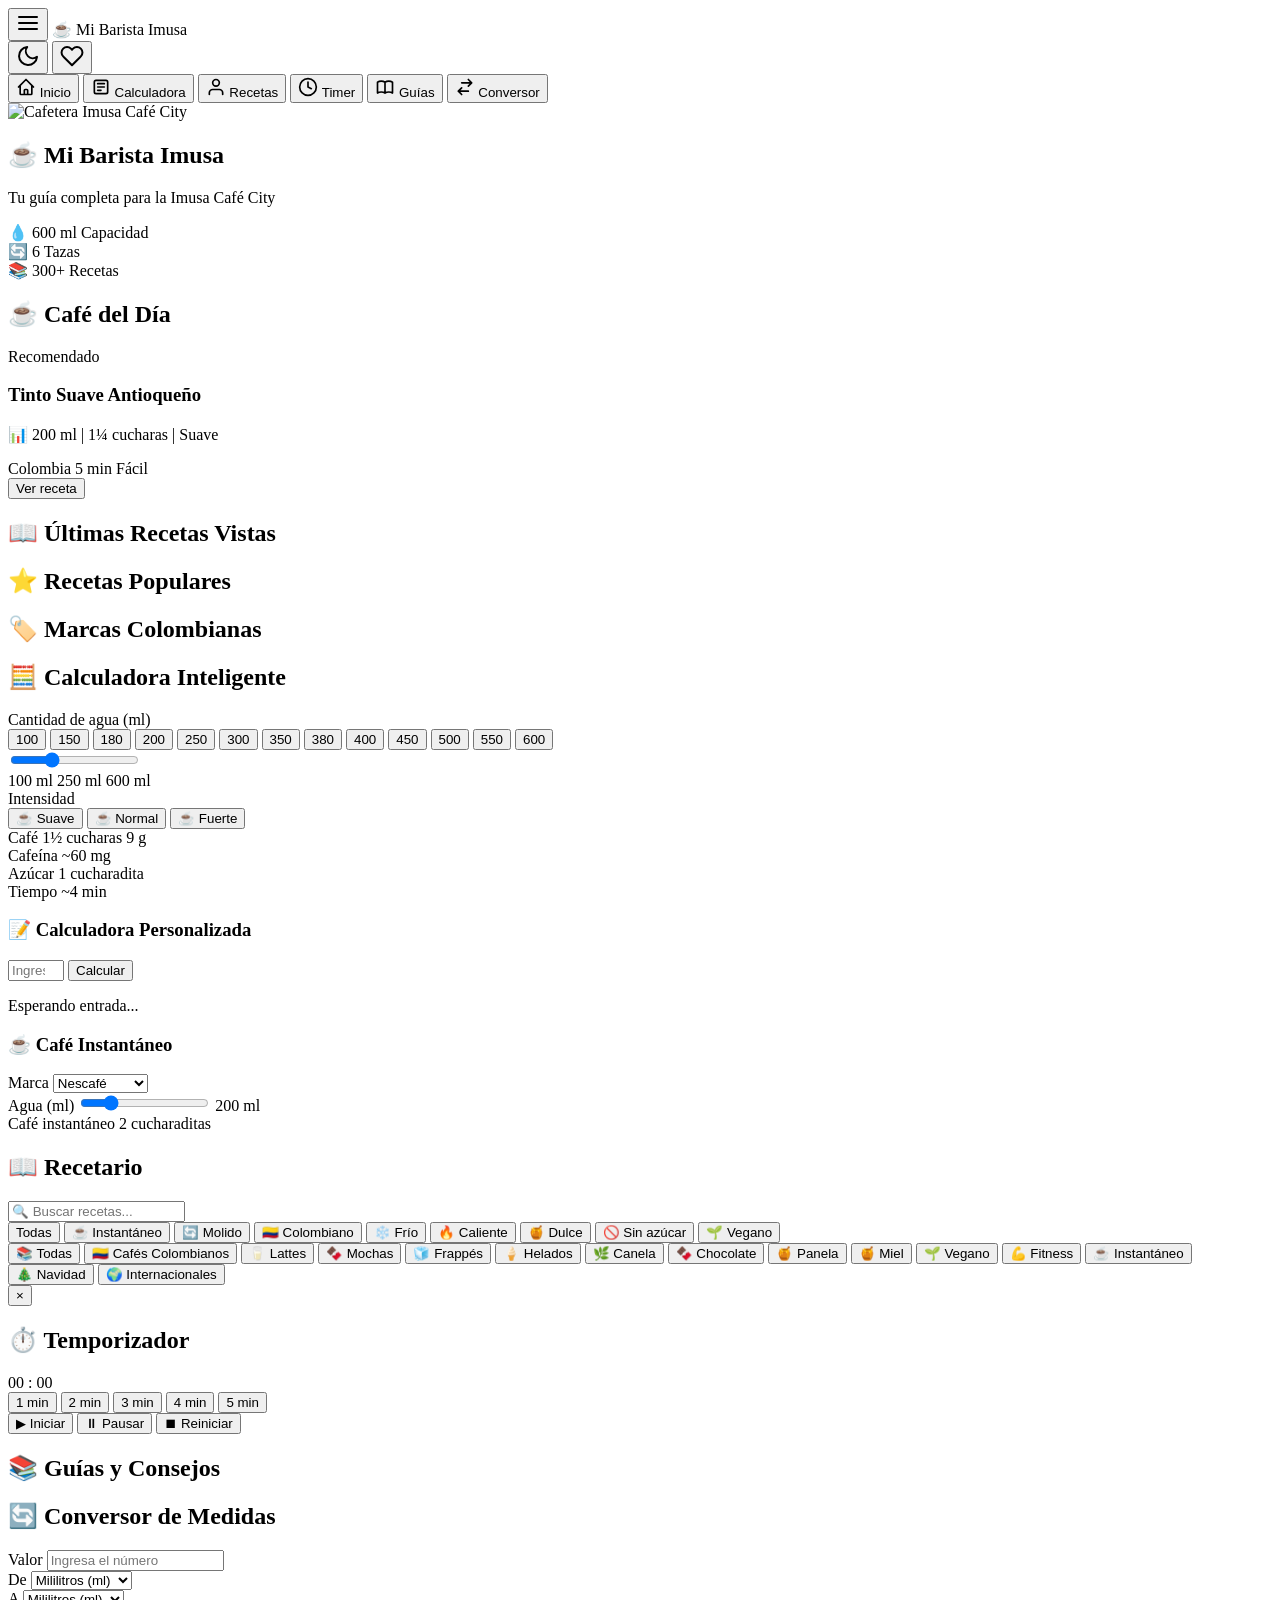
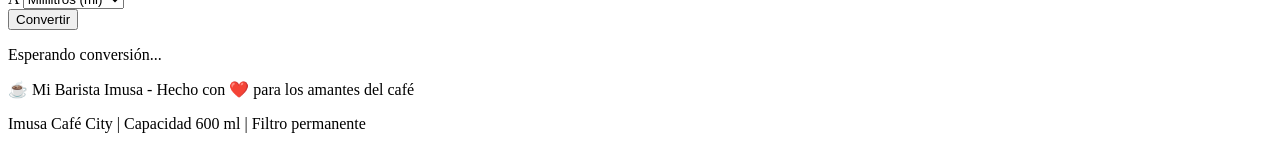
==== index.html @ 7bd3fe87 "Create index.html" ====
<!DOCTYPE html>
<html lang="es">
<head>
    <!-- Meta Tags, SEO, Open Graph, Twitter Cards -->
    <meta charset="UTF-8">
    <meta name="viewport" content="width=device-width, initial-scale=1.0, maximum-scale=1.0, user-scalable=yes">
    <title>☕ Mi Barista Imusa - Calculadora y Recetas</title>
    <meta name="description" content="La guía completa para tu cafetera Imusa Café City: calculadora inteligente, más de 300 recetas, temporizador y mucho más.">
    <meta name="keywords" content="café, imusa, café city, recetas, calculadora, barista, colombiano">
    <meta name="author" content="Mi Barista Imusa">
    <meta name="robots" content="index, follow">
    
    <!-- Open Graph -->
    <meta property="og:title" content="☕ Mi Barista Imusa">
    <meta property="og:description" content="La guía completa para tu cafetera Imusa Café City">
    <meta property="og:type" content="website">
    <meta property="og:url" content="https://tugithub.io/mi-barista-imusa">
    <meta property="og:image" content="https://tugithub.io/mi-barista-imusa/assets/img/og-image.jpg">
    <meta property="og:site_name" content="Mi Barista Imusa">
    
    <!-- Twitter Cards -->
    <meta name="twitter:card" content="summary_large_image">
    <meta name="twitter:title" content="☕ Mi Barista Imusa">
    <meta name="twitter:description" content="La guía completa para tu cafetera Imusa Café City">
    <meta name="twitter:image" content="https://tugithub.io/mi-barista-imusa/assets/img/og-image.jpg">
    
    <!-- PWA -->
    <link rel="manifest" href="manifest.json">
    <meta name="theme-color" content="#6F4E37">
    <meta name="apple-mobile-web-app-capable" content="yes">
    <meta name="apple-mobile-web-app-status-bar-style" content="black-translucent">
    <link rel="apple-touch-icon" href="assets/icons/icon-192.png">
    
    <!-- CSS -->
    <link rel="stylesheet" href="css/style.css">
    
    <!-- Preload critical assets -->
    <link rel="preload" href="assets/img/coffee-bg.jpg" as="image">
</head>
<body>
    <!-- App Shell -->
    <div id="app" role="application" aria-label="Mi Barista Imusa">
        <!-- Header -->
        <header role="banner" class="app-header">
            <div class="header-content">
                <div class="header-left">
                    <button id="menuToggle" class="icon-btn" aria-label="Abrir menú" aria-expanded="false">
                        <svg width="24" height="24" viewBox="0 0 24 24" fill="none" stroke="currentColor" stroke-width="2" stroke-linecap="round">
                            <line x1="3" y1="6" x2="21" y2="6"></line>
                            <line x1="3" y1="12" x2="21" y2="12"></line>
                            <line x1="3" y1="18" x2="21" y2="18"></line>
                        </svg>
                    </button>
                    <span class="app-title">☕ Mi Barista Imusa</span>
                </div>
                <div class="header-right">
                    <button id="themeToggle" class="icon-btn" aria-label="Cambiar tema">
                        <svg width="24" height="24" viewBox="0 0 24 24" fill="none" stroke="currentColor" stroke-width="2" stroke-linecap="round" stroke-linejoin="round">
                            <path d="M21 12.79A9 9 0 1 1 11.21 3 7 7 0 0 0 21 12.79z"></path>
                        </svg>
                    </button>
                    <button id="favoritesBtn" class="icon-btn" aria-label="Favoritos">
                        <svg width="24" height="24" viewBox="0 0 24 24" fill="none" stroke="currentColor" stroke-width="2" stroke-linecap="round" stroke-linejoin="round">
                            <path d="M20.84 4.61a5.5 5.5 0 0 0-7.78 0L12 5.67l-1.06-1.06a5.5 5.5 0 0 0-7.78 7.78l1.06 1.06L12 21.23l7.78-7.78 1.06-1.06a5.5 5.5 0 0 0 0-7.78z"></path>
                        </svg>
                    </button>
                </div>
            </div>
        </header>

        <!-- Main Navigation -->
        <nav class="main-nav" role="navigation" aria-label="Navegación principal">
            <div class="nav-scroll">
                <button class="nav-item active" data-section="home">
                    <svg width="20" height="20" viewBox="0 0 24 24" fill="none" stroke="currentColor" stroke-width="2" stroke-linecap="round" stroke-linejoin="round">
                        <path d="M3 12l2-2m0 0l7-7 7 7M5 10v10a1 1 0 001 1h3m10-11l2 2m-2-2v10a1 1 0 01-1 1h-3m-6 0a1 1 0 001-1v-4a1 1 0 011-1h2a1 1 0 011 1v4a1 1 0 001 1m-6 0h6"></path>
                    </svg>
                    <span>Inicio</span>
                </button>
                <button class="nav-item" data-section="calculator">
                    <svg width="20" height="20" viewBox="0 0 24 24" fill="none" stroke="currentColor" stroke-width="2" stroke-linecap="round" stroke-linejoin="round">
                        <rect x="4" y="4" width="16" height="16" rx="2"></rect>
                        <line x1="8" y1="8" x2="16" y2="8"></line>
                        <line x1="8" y1="12" x2="16" y2="12"></line>
                        <line x1="8" y1="16" x2="12" y2="16"></line>
                    </svg>
                    <span>Calculadora</span>
                </button>
                <button class="nav-item" data-section="recipes">
                    <svg width="20" height="20" viewBox="0 0 24 24" fill="none" stroke="currentColor" stroke-width="2" stroke-linecap="round" stroke-linejoin="round">
                        <path d="M20 21v-2a4 4 0 0 0-4-4H8a4 4 0 0 0-4 4v2"></path>
                        <circle cx="12" cy="7" r="4"></circle>
                    </svg>
                    <span>Recetas</span>
                </button>
                <button class="nav-item" data-section="timer">
                    <svg width="20" height="20" viewBox="0 0 24 24" fill="none" stroke="currentColor" stroke-width="2" stroke-linecap="round" stroke-linejoin="round">
                        <circle cx="12" cy="12" r="10"></circle>
                        <polyline points="12 6 12 12 16 14"></polyline>
                    </svg>
                    <span>Timer</span>
                </button>
                <button class="nav-item" data-section="guides">
                    <svg width="20" height="20" viewBox="0 0 24 24" fill="none" stroke="currentColor" stroke-width="2" stroke-linecap="round" stroke-linejoin="round">
                        <path d="M12 6.253v13m0-13C10.832 5.477 9.246 5 7.5 5S4.168 5.477 3 6.253v13C4.168 18.477 5.754 18 7.5 18s3.332.477 4.5 1.253m0-13C13.168 5.477 14.754 5 16.5 5c1.747 0 3.332.477 4.5 1.253v13C19.832 18.477 18.247 18 16.5 18c-1.746 0-3.332.477-4.5 1.253"></path>
                    </svg>
                    <span>Guías</span>
                </button>
                <button class="nav-item" data-section="converter">
                    <svg width="20" height="20" viewBox="0 0 24 24" fill="none" stroke="currentColor" stroke-width="2" stroke-linecap="round" stroke-linejoin="round">
                        <path d="M8 7h12m0 0l-4-4m4 4l-4 4m0 6H4m0 0l4 4m-4-4l4-4"></path>
                    </svg>
                    <span>Conversor</span>
                </button>
            </div>
        </nav>

        <!-- Main Content -->
        <main class="main-content" role="main">
            <!-- Home Section -->
            <section id="home" class="section active" role="tabpanel" aria-label="Inicio">
                <div class="home-container">
                    <!-- Hero -->
                    <div class="hero-card">
                        <div class="hero-image">
                            <img src="assets/img/coffee-bg.jpg" alt="Cafetera Imusa Café City" loading="lazy">
                            <div class="hero-overlay">
                                <h1>☕ Mi Barista Imusa</h1>
                                <p>Tu guía completa para la Imusa Café City</p>
                            </div>
                        </div>
                    </div>

                    <!-- Quick Stats -->
                    <div class="quick-stats">
                        <div class="stat-card">
                            <span class="stat-icon">💧</span>
                            <span class="stat-value">600 ml</span>
                            <span class="stat-label">Capacidad</span>
                        </div>
                        <div class="stat-card">
                            <span class="stat-icon">🔄</span>
                            <span class="stat-value">6</span>
                            <span class="stat-label">Tazas</span>
                        </div>
                        <div class="stat-card">
                            <span class="stat-icon">📚</span>
                            <span class="stat-value">300+</span>
                            <span class="stat-label">Recetas</span>
                        </div>
                    </div>

                    <!-- Coffee of the Day -->
                    <div class="section-header">
                        <h2>☕ Café del Día</h2>
                        <span class="badge">Recomendado</span>
                    </div>
                    <div class="coffee-day-card" id="coffeeOfDay">
                        <div class="coffee-day-content">
                            <h3>Tinto Suave Antioqueño</h3>
                            <p>📊 200 ml | 1¼ cucharas | Suave</p>
                            <div class="coffee-day-tags">
                                <span class="tag">Colombia</span>
                                <span class="tag">5 min</span>
                                <span class="tag">Fácil</span>
                            </div>
                            <button class="btn-primary" onclick="navigateTo('recipes')">Ver receta</button>
                        </div>
                    </div>

                    <!-- Recent Recipes -->
                    <div class="section-header">
                        <h2>📖 Últimas Recetas Vistas</h2>
                    </div>
                    <div class="recipe-list" id="recentRecipes">
                        <!-- Dynamically populated -->
                    </div>

                    <!-- Popular Recipes -->
                    <div class="section-header">
                        <h2>⭐ Recetas Populares</h2>
                    </div>
                    <div class="recipe-grid" id="popularRecipes">
                        <!-- Dynamically populated -->
                    </div>

                    <!-- Favorite Brands -->
                    <div class="section-header">
                        <h2>🏷️ Marcas Colombianas</h2>
                    </div>
                    <div class="brands-scroll" id="brandsList">
                        <!-- Dynamically populated -->
                    </div>
                </div>
            </section>

            <!-- Calculator Section -->
            <section id="calculator" class="section" role="tabpanel" aria-label="Calculadora">
                <div class="calculator-container">
                    <h2>🧮 Calculadora Inteligente</h2>
                    
                    <!-- Water Amount -->
                    <div class="form-group">
                        <label for="waterAmount">Cantidad de agua (ml)</label>
                        <div class="water-presets" id="waterPresets">
                            <button class="preset-btn" data-value="100">100</button>
                            <button class="preset-btn" data-value="150">150</button>
                            <button class="preset-btn" data-value="180">180</button>
                            <button class="preset-btn" data-value="200">200</button>
                            <button class="preset-btn" data-value="250">250</button>
                            <button class="preset-btn" data-value="300">300</button>
                            <button class="preset-btn" data-value="350">350</button>
                            <button class="preset-btn" data-value="380">380</button>
                            <button class="preset-btn" data-value="400">400</button>
                            <button class="preset-btn" data-value="450">450</button>
                            <button class="preset-btn" data-value="500">500</button>
                            <button class="preset-btn" data-value="550">550</button>
                            <button class="preset-btn" data-value="600">600</button>
                        </div>
                        <input type="range" id="waterSlider" min="100" max="600" value="250" step="10">
                        <div class="range-labels">
                            <span>100 ml</span>
                            <span id="waterDisplay">250 ml</span>
                            <span>600 ml</span>
                        </div>
                    </div>

                    <!-- Strength -->
                    <div class="form-group">
                        <label>Intensidad</label>
                        <div class="strength-selector">
                            <button class="strength-btn" data-value="suave">☕ Suave</button>
                            <button class="strength-btn active" data-value="normal">☕ Normal</button>
                            <button class="strength-btn" data-value="fuerte">☕ Fuerte</button>
                        </div>
                    </div>

                    <!-- Results -->
                    <div class="calculator-results" id="calcResults">
                        <div class="result-card">
                            <span class="result-label">Café</span>
                            <span class="result-value" id="coffeeSpoons">1½ cucharas</span>
                            <span class="result-sub" id="coffeeGrams">9 g</span>
                        </div>
                        <div class="result-card">
                            <span class="result-label">Cafeína</span>
                            <span class="result-value" id="caffeineAmount">~60 mg</span>
                        </div>
                        <div class="result-card">
                            <span class="result-label">Azúcar</span>
                            <span class="result-value" id="sugarAmount">1 cucharadita</span>
                        </div>
                        <div class="result-card">
                            <span class="result-label">Tiempo</span>
                            <span class="result-value" id="brewTime">~4 min</span>
                        </div>
                    </div>

                    <!-- Custom Calculator -->
                    <div class="custom-calculator">
                        <h3>📝 Calculadora Personalizada</h3>
                        <div class="custom-input-group">
                            <input type="number" id="customWater" placeholder="Ingresa ml (100-600)" min="100" max="600">
                            <button id="calculateCustom" class="btn-primary">Calcular</button>
                        </div>
                        <div id="customResult" class="custom-result">
                            <p>Esperando entrada...</p>
                        </div>
                    </div>

                    <!-- Instant Coffee -->
                    <div class="instant-calculator">
                        <h3>☕ Café Instantáneo</h3>
                        <div class="form-group">
                            <label for="instantBrand">Marca</label>
                            <select id="instantBrand">
                                <option value="nescafe">Nescafé</option>
                                <option value="colcafe">Colcafé</option>
                                <option value="juanvaldez">Juan Valdez</option>
                                <option value="buendia">Buendía</option>
                            </select>
                        </div>
                        <div class="form-group">
                            <label for="instantWater">Agua (ml)</label>
                            <input type="range" id="instantWater" min="100" max="600" value="200" step="10">
                            <span id="instantWaterDisplay">200 ml</span>
                        </div>
                        <div class="result-card">
                            <span class="result-label">Café instantáneo</span>
                            <span class="result-value" id="instantResult">2 cucharaditas</span>
                        </div>
                    </div>
                </div>
            </section>

            <!-- Recipes Section -->
            <section id="recipes" class="section" role="tabpanel" aria-label="Recetas">
                <div class="recipes-container">
                    <div class="recipes-header">
                        <h2>📖 Recetario</h2>
                        <div class="search-box">
                            <input type="text" id="recipeSearch" placeholder="🔍 Buscar recetas..." aria-label="Buscar recetas">
                        </div>
                    </div>

                    <!-- Filters -->
                    <div class="filter-section">
                        <div class="filter-scroll">
                            <button class="filter-btn active" data-filter="all">Todas</button>
                            <button class="filter-btn" data-filter="instant">☕ Instantáneo</button>
                            <button class="filter-btn" data-filter="ground">🔄 Molido</button>
                            <button class="filter-btn" data-filter="colombian">🇨🇴 Colombiano</button>
                            <button class="filter-btn" data-filter="cold">❄️ Frío</button>
                            <button class="filter-btn" data-filter="hot">🔥 Caliente</button>
                            <button class="filter-btn" data-filter="sweet">🍯 Dulce</button>
                            <button class="filter-btn" data-filter="nosugar">🚫 Sin azúcar</button>
                            <button class="filter-btn" data-filter="vegan">🌱 Vegano</button>
                        </div>
                    </div>

                    <!-- Category Tabs -->
                    <div class="category-tabs">
                        <button class="category-tab active" data-category="all">📚 Todas</button>
                        <button class="category-tab" data-category="colombiano">🇨🇴 Cafés Colombianos</button>
                        <button class="category-tab" data-category="latte">🥛 Lattes</button>
                        <button class="category-tab" data-category="mocha">🍫 Mochas</button>
                        <button class="category-tab" data-category="frappe">🧊 Frappés</button>
                        <button class="category-tab" data-category="helado">🍦 Helados</button>
                        <button class="category-tab" data-category="canela">🌿 Canela</button>
                        <button class="category-tab" data-category="chocolate">🍫 Chocolate</button>
                        <button class="category-tab" data-category="panela">🍯 Panela</button>
                        <button class="category-tab" data-category="miel">🍯 Miel</button>
                        <button class="category-tab" data-category="vegano">🌱 Vegano</button>
                        <button class="category-tab" data-category="fitness">💪 Fitness</button>
                        <button class="category-tab" data-category="instantaneo">☕ Instantáneo</button>
                        <button class="category-tab" data-category="navidad">🎄 Navidad</button>
                        <button class="category-tab" data-category="internacional">🌍 Internacionales</button>
                    </div>

                    <!-- Recipe Grid -->
                    <div class="recipe-grid" id="recipeGrid">
                        <!-- Dynamically populated -->
                    </div>

                    <!-- Recipe Modal -->
                    <div id="recipeModal" class="modal" role="dialog" aria-label="Detalles de la receta">
                        <div class="modal-content">
                            <button class="modal-close" aria-label="Cerrar">&times;</button>
                            <div id="recipeDetail">
                                <!-- Dynamically populated -->
                            </div>
                        </div>
                    </div>
                </div>
            </section>

            <!-- Timer Section -->
            <section id="timer" class="section" role="tabpanel" aria-label="Temporizador">
                <div class="timer-container">
                    <h2>⏱️ Temporizador</h2>
                    <div class="timer-display">
                        <span id="timerMinutes">00</span>
                        <span>:</span>
                        <span id="timerSeconds">00</span>
                    </div>
                    <div class="timer-presets">
                        <button class="timer-preset" data-seconds="60">1 min</button>
                        <button class="timer-preset" data-seconds="120">2 min</button>
                        <button class="timer-preset" data-seconds="180">3 min</button>
                        <button class="timer-preset" data-seconds="240">4 min</button>
                        <button class="timer-preset" data-seconds="300">5 min</button>
                    </div>
                    <div class="timer-controls">
                        <button id="timerStart" class="btn-primary">▶ Iniciar</button>
                        <button id="timerPause" class="btn-secondary">⏸ Pausar</button>
                        <button id="timerReset" class="btn-secondary">⏹ Reiniciar</button>
                    </div>
                </div>
            </section>

            <!-- Guides Section -->
            <section id="guides" class="section" role="tabpanel" aria-label="Guías">
                <div class="guides-container">
                    <h2>📚 Guías y Consejos</h2>
                    <div class="guides-grid" id="guidesGrid">
                        <!-- Dynamically populated -->
                    </div>
                </div>
            </section>

            <!-- Converter Section -->
            <section id="converter" class="section" role="tabpanel" aria-label="Conversor">
                <div class="converter-container">
                    <h2>🔄 Conversor de Medidas</h2>
                    <div class="converter-form">
                        <div class="form-group">
                            <label for="converterValue">Valor</label>
                            <input type="number" id="converterValue" placeholder="Ingresa el número" step="any">
                        </div>
                        <div class="form-group">
                            <label for="converterFrom">De</label>
                            <select id="converterFrom">
                                <option value="ml">Mililitros (ml)</option>
                                <option value="g">Gramos (g)</option>
                                <option value="tbsp">Cucharadas</option>
                                <option value="tsp">Cucharaditas</option>
                                <option value="oz">Onzas (oz)</option>
                                <option value="cup">Tazas</option>
                            </select>
                        </div>
                        <div class="form-group">
                            <label for="converterTo">A</label>
                            <select id="converterTo">
                                <option value="ml">Mililitros (ml)</option>
                                <option value="g">Gramos (g)</option>
                                <option value="tbsp">Cucharadas</option>
                                <option value="tsp">Cucharaditas</option>
                                <option value="oz">Onzas (oz)</option>
                                <option value="cup">Tazas</option>
                            </select>
                        </div>
                        <button id="converterBtn" class="btn-primary">Convertir</button>
                        <div id="converterResult" class="converter-result">
                            <p>Esperando conversión...</p>
                        </div>
                    </div>
                </div>
            </section>
        </main>

        <!-- Footer -->
        <footer class="app-footer" role="contentinfo">
            <p>☕ Mi Barista Imusa - Hecho con ❤️ para los amantes del café</p>
            <p class="footer-small">Imusa Café City | Capacidad 600 ml | Filtro permanente</p>
        </footer>
    </div>

    <!-- Scripts -->
    <script src="js/data.js"></script>
    <script src="js/app.js"></script>
</body>
</html>
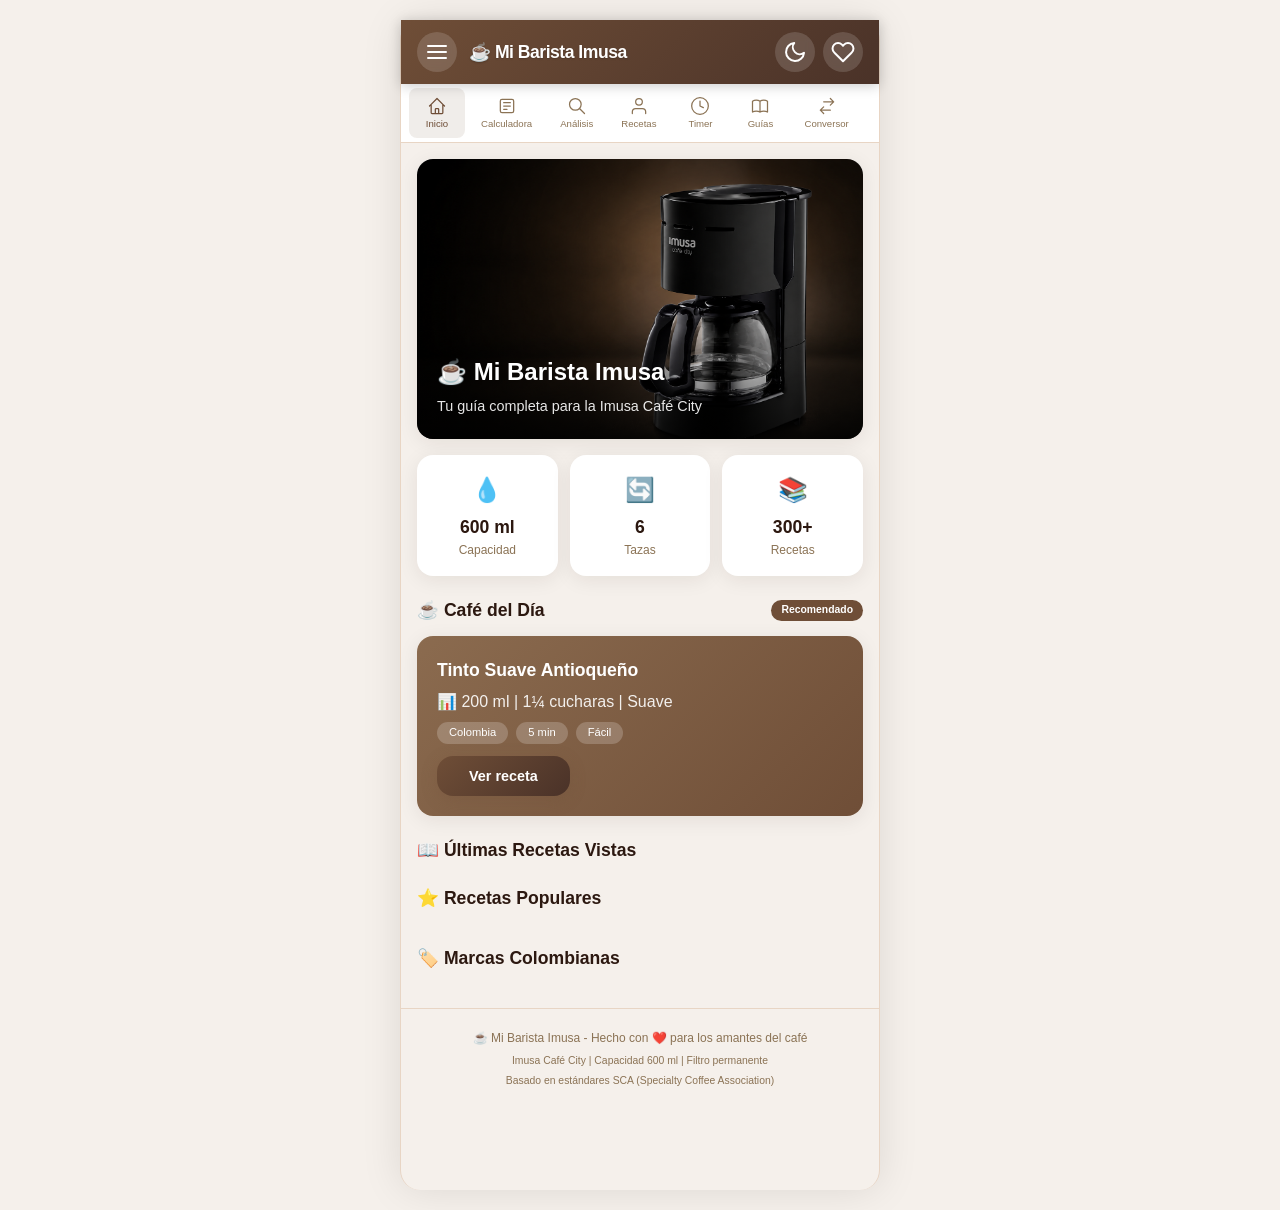
==== commit 70227bc9: "Update index.html" ====
--- a/index.html
+++ b/index.html
@@ -5,18 +5,19 @@
     <meta charset="UTF-8">
     <meta name="viewport" content="width=device-width, initial-scale=1.0, maximum-scale=1.0, user-scalable=yes">
     <title>☕ Mi Barista Imusa - Calculadora y Recetas</title>
-    <meta name="description" content="La guía completa para tu cafetera Imusa Café City: calculadora inteligente, más de 300 recetas, temporizador y mucho más.">
-    <meta name="keywords" content="café, imusa, café city, recetas, calculadora, barista, colombiano">
+    <meta name="description" content="La guía completa para tu cafetera Imusa Café City: calculadora inteligente, análisis de preparación, más de 300 recetas y mucho más.">
+    <meta name="keywords" content="café, imusa, café city, recetas, calculadora, barista, colombiano, café de goteo">
     <meta name="author" content="Mi Barista Imusa">
     <meta name="robots" content="index, follow">
     
     <!-- Open Graph -->
-    <meta property="og:title" content="☕ Mi Barista Imusa">
-    <meta property="og:description" content="La guía completa para tu cafetera Imusa Café City">
+    <meta property="og:title" content="☕ Mi Barista Imusa - Tu guía profesional para cafeteras Imusa">
+    <meta property="og:description" content="Calculadora inteligente, análisis de preparación, recetas y guías para tu Imusa Café City.">
     <meta property="og:type" content="website">
     <meta property="og:url" content="https://tugithub.io/mi-barista-imusa">
     <meta property="og:image" content="https://tugithub.io/mi-barista-imusa/assets/img/og-image.jpg">
     <meta property="og:site_name" content="Mi Barista Imusa">
+    <meta property="og:locale" content="es_CO">
     
     <!-- Twitter Cards -->
     <meta name="twitter:card" content="summary_large_image">
@@ -86,6 +87,12 @@
                     </svg>
                     <span>Calculadora</span>
                 </button>
+                <button class="nav-item" data-section="analysis">
+                    <svg width="20" height="20" viewBox="0 0 24 24" fill="none" stroke="currentColor" stroke-width="2" stroke-linecap="round" stroke-linejoin="round">
+                        <path d="M21 21l-6-6m2-5a7 7 0 11-14 0 7 7 0 0114 0z"></path>
+                    </svg>
+                    <span>Análisis</span>
+                </button>
                 <button class="nav-item" data-section="recipes">
                     <svg width="20" height="20" viewBox="0 0 24 24" fill="none" stroke="currentColor" stroke-width="2" stroke-linecap="round" stroke-linejoin="round">
                         <path d="M20 21v-2a4 4 0 0 0-4-4H8a4 4 0 0 0-4 4v2"></path>
@@ -117,7 +124,10 @@
 
         <!-- Main Content -->
         <main class="main-content" role="main">
-            <!-- Home Section -->
+            
+            <!-- ======================================== -->
+            <!-- HOME SECTION -->
+            <!-- ======================================== -->
             <section id="home" class="section active" role="tabpanel" aria-label="Inicio">
                 <div class="home-container">
                     <!-- Hero -->
@@ -164,7 +174,7 @@
                                 <span class="tag">5 min</span>
                                 <span class="tag">Fácil</span>
                             </div>
-                            <button class="btn-primary" onclick="navigateTo('recipes')">Ver receta</button>
+                            <button class="btn-primary" onclick="App.navigateTo('recipes')">Ver receta</button>
                         </div>
                     </div>
 
@@ -194,20 +204,26 @@
                 </div>
             </section>
 
-            <!-- Calculator Section -->
+            <!-- ======================================== -->
+            <!-- CALCULATOR SECTION -->
+            <!-- ======================================== -->
             <section id="calculator" class="section" role="tabpanel" aria-label="Calculadora">
                 <div class="calculator-container">
                     <h2>🧮 Calculadora Inteligente</h2>
+                    <p class="section-description">
+                        Basada en estándares SCA (Specialty Coffee Association). 
+                        Relación recomendada: 60g café / 1L agua (1:16.67)
+                    </p>
                     
                     <!-- Water Amount -->
                     <div class="form-group">
-                        <label for="waterAmount">Cantidad de agua (ml)</label>
+                        <label for="waterAmount">💧 Cantidad de agua (ml)</label>
                         <div class="water-presets" id="waterPresets">
                             <button class="preset-btn" data-value="100">100</button>
                             <button class="preset-btn" data-value="150">150</button>
                             <button class="preset-btn" data-value="180">180</button>
                             <button class="preset-btn" data-value="200">200</button>
-                            <button class="preset-btn" data-value="250">250</button>
+                            <button class="preset-btn active" data-value="250">250</button>
                             <button class="preset-btn" data-value="300">300</button>
                             <button class="preset-btn" data-value="350">350</button>
                             <button class="preset-btn" data-value="380">380</button>
@@ -227,38 +243,50 @@
 
                     <!-- Strength -->
                     <div class="form-group">
-                        <label>Intensidad</label>
+                        <label>☕ Intensidad</label>
                         <div class="strength-selector">
-                            <button class="strength-btn" data-value="suave">☕ Suave</button>
-                            <button class="strength-btn active" data-value="normal">☕ Normal</button>
-                            <button class="strength-btn" data-value="fuerte">☕ Fuerte</button>
-                        </div>
+                            <button class="strength-btn" data-value="suave">Suave</button>
+                            <button class="strength-btn active" data-value="normal">Normal</button>
+                            <button class="strength-btn" data-value="fuerte">Fuerte</button>
+                        </div>
+                        <div id="strengthDescription" class="strength-description">
+                            Balanceada. Recomendación general para cafeteras de goteo.
+                        </div>
+                    </div>
+
+                    <!-- Dynamic Tip -->
+                    <div id="dynamicTip" class="dynamic-tip">
+                        💡 Volumen ideal para una taza grande. Buen equilibrio de sabor.
                     </div>
 
                     <!-- Results -->
                     <div class="calculator-results" id="calcResults">
                         <div class="result-card">
-                            <span class="result-label">Café</span>
+                            <span class="result-label">☕ Café</span>
                             <span class="result-value" id="coffeeSpoons">1½ cucharas</span>
-                            <span class="result-sub" id="coffeeGrams">9 g</span>
+                            <span class="result-sub" id="coffeeGrams">(9g aprox.)</span>
                         </div>
                         <div class="result-card">
-                            <span class="result-label">Cafeína</span>
-                            <span class="result-value" id="caffeineAmount">~60 mg</span>
+                            <span class="result-label">⚡ Cafeína</span>
+                            <span class="result-value" id="caffeineAmount">~95 mg</span>
+                            <span class="result-sub">Estimado</span>
                         </div>
                         <div class="result-card">
-                            <span class="result-label">Azúcar</span>
+                            <span class="result-label">🍯 Azúcar</span>
                             <span class="result-value" id="sugarAmount">1 cucharadita</span>
+                            <span class="result-sub">Recomendado</span>
                         </div>
                         <div class="result-card">
-                            <span class="result-label">Tiempo</span>
+                            <span class="result-label">⏱️ Tiempo</span>
                             <span class="result-value" id="brewTime">~4 min</span>
+                            <span class="result-sub">Extracción</span>
                         </div>
                     </div>
 
                     <!-- Custom Calculator -->
                     <div class="custom-calculator">
                         <h3>📝 Calculadora Personalizada</h3>
+                        <p class="section-description">Ingresa cualquier cantidad de agua (100-600 ml)</p>
                         <div class="custom-input-group">
                             <input type="number" id="customWater" placeholder="Ingresa ml (100-600)" min="100" max="600">
                             <button id="calculateCustom" class="btn-primary">Calcular</button>
@@ -271,29 +299,103 @@
                     <!-- Instant Coffee -->
                     <div class="instant-calculator">
                         <h3>☕ Café Instantáneo</h3>
+                        <p class="section-description">Selecciona tu marca favorita</p>
                         <div class="form-group">
                             <label for="instantBrand">Marca</label>
                             <select id="instantBrand">
                                 <option value="nescafe">Nescafé</option>
+                                <option value="juanvaldez">Juan Valdez</option>
                                 <option value="colcafe">Colcafé</option>
-                                <option value="juanvaldez">Juan Valdez</option>
-                                <option value="buendia">Buendía</option>
+                                <option value="aguila">Águila Roja</option>
+                                <option value="sello">Sello Rojo</option>
                             </select>
                         </div>
                         <div class="form-group">
-                            <label for="instantWater">Agua (ml)</label>
+                            <label for="instantWater">💧 Agua (ml)</label>
                             <input type="range" id="instantWater" min="100" max="600" value="200" step="10">
                             <span id="instantWaterDisplay">200 ml</span>
                         </div>
+                        <div class="form-group">
+                            <label>☕ Intensidad</label>
+                            <div class="strength-selector instant-strength">
+                                <button class="strength-btn" data-value="suave">Suave</button>
+                                <button class="strength-btn active" data-value="normal">Normal</button>
+                                <button class="strength-btn" data-value="fuerte">Fuerte</button>
+                            </div>
+                        </div>
                         <div class="result-card">
-                            <span class="result-label">Café instantáneo</span>
+                            <span class="result-label">🥄 Café instantáneo</span>
                             <span class="result-value" id="instantResult">2 cucharaditas</span>
-                        </div>
-                    </div>
-                </div>
-            </section>
-
-            <!-- Recipes Section -->
+                            <span class="result-sub" id="instantSub">Intensidad normal</span>
+                        </div>
+                    </div>
+                </div>
+            </section>
+
+            <!-- ======================================== -->
+            <!-- ANALYSIS SECTION (NUEVA) -->
+            <!-- ======================================== -->
+            <section id="analysis" class="section" role="tabpanel" aria-label="Análisis">
+                <div class="analysis-container">
+                    <h2>☕ ¿Mi cantidad de café es correcta?</h2>
+                    <p class="section-description">
+                        Ingresa la cantidad de café que usas y te diremos si es la adecuada para tu cafetera Imusa.
+                        Basado en estándares SCA (Specialty Coffee Association).
+                    </p>
+                    
+                    <div class="analysis-input">
+                        <div class="input-group">
+                            <label for="customGrams">Cantidad de café</label>
+                            <input type="number" id="customGrams" placeholder="Ej: 9" min="1" step="0.5">
+                            <div class="unit-selector">
+                                <label>
+                                    <input type="radio" name="unit" value="grams" checked>
+                                    Gramos
+                                </label>
+                                <label>
+                                    <input type="radio" name="unit" value="spoons">
+                                    Cucharas
+                                </label>
+                            </div>
+                        </div>
+                        <button id="analyzeBtn" class="btn-primary">📊 Analizar</button>
+                    </div>
+
+                    <div id="analysisResult">
+                        <!-- Resultado del análisis dinámico -->
+                    </div>
+
+                    <!-- Calculadora de Costo -->
+                    <div class="cost-section">
+                        <h3>💰 Calculadora de Costo</h3>
+                        <p class="section-description">
+                            Descubre cuánto te cuesta cada taza de café.
+                        </p>
+                        <div class="cost-inputs">
+                            <div class="input-group">
+                                <label>💰 Precio del paquete ($)</label>
+                                <input type="number" id="coffeePrice" placeholder="30.000" min="1">
+                            </div>
+                            <div class="input-group">
+                                <label>⚖️ Peso del paquete (g)</label>
+                                <input type="number" id="coffeeWeight" placeholder="340" min="1">
+                            </div>
+                            <div class="input-group">
+                                <label>☕ Cantidad usada (g)</label>
+                                <input type="number" id="coffeeUsed" placeholder="9" min="1">
+                            </div>
+                        </div>
+                        <button id="calculateCost" class="btn-primary">🧮 Calcular</button>
+                        <div id="costResult">
+                            <!-- Resultado del costo -->
+                        </div>
+                    </div>
+                </div>
+            </section>
+
+            <!-- ======================================== -->
+            <!-- RECIPES SECTION -->
+            <!-- ======================================== -->
             <section id="recipes" class="section" role="tabpanel" aria-label="Recetas">
                 <div class="recipes-container">
                     <div class="recipes-header">
@@ -354,19 +456,20 @@
                 </div>
             </section>
 
-            <!-- Timer Section -->
+            <!-- ======================================== -->
+            <!-- TIMER SECTION -->
+            <!-- ======================================== -->
             <section id="timer" class="section" role="tabpanel" aria-label="Temporizador">
                 <div class="timer-container">
                     <h2>⏱️ Temporizador</h2>
+                    <p class="section-description">Controla el tiempo de preparación de tu café</p>
                     <div class="timer-display">
                         <span id="timerMinutes">00</span>
                         <span>:</span>
                         <span id="timerSeconds">00</span>
                     </div>
                     <div class="timer-presets">
-                        <button class="timer-preset" data-seconds="60">1 min</button>
-                        <button class="timer-preset" data-seconds="120">2 min</button>
-                        <button class="timer-preset" data-seconds="180">3 min</button>
+                        <button class="timer-preset active" data-seconds="180">3 min</button>
                         <button class="timer-preset" data-seconds="240">4 min</button>
                         <button class="timer-preset" data-seconds="300">5 min</button>
                     </div>
@@ -375,23 +478,30 @@
                         <button id="timerPause" class="btn-secondary">⏸ Pausar</button>
                         <button id="timerReset" class="btn-secondary">⏹ Reiniciar</button>
                     </div>
-                </div>
-            </section>
-
-            <!-- Guides Section -->
+                    <p class="timer-tip">💡 Tiempo recomendado para cafeteras de goteo: 3-5 minutos</p>
+                </div>
+            </section>
+
+            <!-- ======================================== -->
+            <!-- GUIDES SECTION -->
+            <!-- ======================================== -->
             <section id="guides" class="section" role="tabpanel" aria-label="Guías">
                 <div class="guides-container">
                     <h2>📚 Guías y Consejos</h2>
+                    <p class="section-description">Aprende a preparar el mejor café con tu Imusa Café City</p>
                     <div class="guides-grid" id="guidesGrid">
                         <!-- Dynamically populated -->
                     </div>
                 </div>
             </section>
 
-            <!-- Converter Section -->
+            <!-- ======================================== -->
+            <!-- CONVERTER SECTION -->
+            <!-- ======================================== -->
             <section id="converter" class="section" role="tabpanel" aria-label="Conversor">
                 <div class="converter-container">
                     <h2>🔄 Conversor de Medidas</h2>
+                    <p class="section-description">Convierte entre diferentes unidades de medida</p>
                     <div class="converter-form">
                         <div class="form-group">
                             <label for="converterValue">Valor</label>
@@ -419,19 +529,21 @@
                                 <option value="cup">Tazas</option>
                             </select>
                         </div>
-                        <button id="converterBtn" class="btn-primary">Convertir</button>
+                        <button id="converterBtn" class="btn-primary">🔄 Convertir</button>
                         <div id="converterResult" class="converter-result">
-                            <p>Esperando conversión...</p>
-                        </div>
-                    </div>
-                </div>
-            </section>
+                            <p>💡 Ingresa un valor y selecciona las unidades</p>
+                        </div>
+                    </div>
+                </div>
+            </section>
+
         </main>
 
         <!-- Footer -->
         <footer class="app-footer" role="contentinfo">
             <p>☕ Mi Barista Imusa - Hecho con ❤️ para los amantes del café</p>
             <p class="footer-small">Imusa Café City | Capacidad 600 ml | Filtro permanente</p>
+            <p class="footer-small">Basado en estándares SCA (Specialty Coffee Association)</p>
         </footer>
     </div>
 
--- a/css/style.css
+++ b/css/style.css
@@ -0,0 +1,1148 @@
+/* ========================================
+   VARIABLES Y RESET
+   ======================================== */
+:root {
+    /* Light Theme */
+    --bg-primary: #f5f0eb;
+    --bg-secondary: #ffffff;
+    --bg-card: #ffffff;
+    --text-primary: #2c1810;
+    --text-secondary: #5c4033;
+    --text-muted: #8b7355;
+    --border-color: #e8d5c4;
+    --shadow-color: rgba(44, 24, 16, 0.1);
+    --accent-color: #6F4E37;
+    --accent-light: #8B6B4F;
+    --accent-dark: #4A3228;
+    --success-color: #2d7d46;
+    --danger-color: #b33c3c;
+    --warning-color: #c49a3b;
+    --gradient-primary: linear-gradient(135deg, #6F4E37, #4A3228);
+    --gradient-accent: linear-gradient(135deg, #8B6B4F, #6F4E37);
+    --radius: 16px;
+    --radius-sm: 8px;
+    --shadow: 0 4px 20px rgba(44, 24, 16, 0.08);
+    --shadow-hover: 0 8px 32px rgba(44, 24, 16, 0.15);
+    --transition: all 0.3s cubic-bezier(0.4, 0, 0.2, 1);
+}
+
+[data-theme="dark"] {
+    --bg-primary: #1a110e;
+    --bg-secondary: #2c1f1a;
+    --bg-card: #2c1f1a;
+    --text-primary: #f0e6de;
+    --text-secondary: #d4c5b8;
+    --text-muted: #a08878;
+    --border-color: #4a382e;
+    --shadow-color: rgba(0, 0, 0, 0.3);
+    --shadow: 0 4px 20px rgba(0, 0, 0, 0.3);
+    --shadow-hover: 0 8px 32px rgba(0, 0, 0, 0.4);
+    --accent-color: #8B6B4F;
+    --accent-light: #A0806A;
+    --accent-dark: #6F4E37;
+}
+
+/* Reset & Base */
+* {
+    margin: 0;
+    padding: 0;
+    box-sizing: border-box;
+    -webkit-tap-highlight-color: transparent;
+}
+
+html {
+    font-size: 16px;
+    scroll-behavior: smooth;
+}
+
+body {
+    font-family: -apple-system, BlinkMacSystemFont, 'Segoe UI', Roboto, Oxygen, Ubuntu, sans-serif;
+    background-color: var(--bg-primary);
+    color: var(--text-primary);
+    line-height: 1.6;
+    transition: background-color 0.3s ease, color 0.3s ease;
+    overflow-x: hidden;
+}
+
+/* ========================================
+   SCROLLBAR STYLES
+   ======================================== */
+::-webkit-scrollbar {
+    width: 6px;
+    height: 6px;
+}
+
+::-webkit-scrollbar-track {
+    background: var(--bg-primary);
+}
+
+::-webkit-scrollbar-thumb {
+    background: var(--accent-light);
+    border-radius: 3px;
+}
+
+::-webkit-scrollbar-thumb:hover {
+    background: var(--accent-color);
+}
+
+/* ========================================
+   APP STRUCTURE
+   ======================================== */
+#app {
+    max-width: 480px;
+    margin: 0 auto;
+    min-height: 100vh;
+    background-color: var(--bg-primary);
+    position: relative;
+    padding-bottom: 80px;
+    transition: background-color 0.3s ease;
+}
+
+/* ========================================
+   HEADER
+   ======================================== */
+.app-header {
+    background: var(--gradient-primary);
+    padding: 12px 16px;
+    position: sticky;
+    top: 0;
+    z-index: 1000;
+    box-shadow: 0 2px 12px rgba(0, 0, 0, 0.2);
+}
+
+.header-content {
+    display: flex;
+    justify-content: space-between;
+    align-items: center;
+    max-width: 480px;
+    margin: 0 auto;
+}
+
+.header-left {
+    display: flex;
+    align-items: center;
+    gap: 12px;
+}
+
+.app-title {
+    color: #fff;
+    font-weight: 700;
+    font-size: 1.1rem;
+    letter-spacing: -0.5px;
+    text-shadow: 0 1px 2px rgba(0, 0, 0, 0.2);
+}
+
+.header-right {
+    display: flex;
+    gap: 8px;
+}
+
+.icon-btn {
+    background: rgba(255, 255, 255, 0.15);
+    border: none;
+    color: #fff;
+    width: 40px;
+    height: 40px;
+    border-radius: 50%;
+    display: flex;
+    align-items: center;
+    justify-content: center;
+    cursor: pointer;
+    transition: var(--transition);
+    backdrop-filter: blur(4px);
+}
+
+.icon-btn:hover,
+.icon-btn:focus {
+    background: rgba(255, 255, 255, 0.25);
+    transform: scale(1.05);
+}
+
+.icon-btn:active {
+    transform: scale(0.95);
+}
+
+/* ========================================
+   MAIN NAVIGATION
+   ======================================== */
+.main-nav {
+    background: var(--bg-secondary);
+    border-bottom: 1px solid var(--border-color);
+    position: sticky;
+    top: 64px;
+    z-index: 999;
+    overflow-x: auto;
+    -webkit-overflow-scrolling: touch;
+    transition: background-color 0.3s ease, border-color 0.3s ease;
+}
+
+.nav-scroll {
+    display: flex;
+    padding: 4px 8px;
+    gap: 4px;
+    min-width: min-content;
+}
+
+.nav-item {
+    display: flex;
+    flex-direction: column;
+    align-items: center;
+    padding: 8px 12px;
+    background: none;
+    border: none;
+    color: var(--text-muted);
+    font-size: 0.65rem;
+    font-weight: 500;
+    cursor: pointer;
+    transition: var(--transition);
+    border-radius: var(--radius-sm);
+    white-space: nowrap;
+    gap: 2px;
+    min-width: 56px;
+}
+
+.nav-item svg {
+    width: 20px;
+    height: 20px;
+    stroke-width: 1.5;
+}
+
+.nav-item:hover {
+    color: var(--text-secondary);
+    background: rgba(111, 78, 55, 0.05);
+}
+
+.nav-item.active {
+    color: var(--accent-color);
+    background: rgba(111, 78, 55, 0.1);
+}
+
+[data-theme="dark"] .nav-item.active {
+    background: rgba(139, 107, 79, 0.2);
+}
+
+.nav-item span {
+    font-size: 0.6rem;
+    line-height: 1.2;
+}
+
+/* ========================================
+   SECTIONS
+   ======================================== */
+.section {
+    display: none;
+    padding: 16px;
+    animation: fadeIn 0.4s ease;
+}
+
+.section.active {
+    display: block;
+}
+
+@keyframes fadeIn {
+    from {
+        opacity: 0;
+        transform: translateY(12px);
+    }
+    to {
+        opacity: 1;
+        transform: translateY(0);
+    }
+}
+
+/* ========================================
+   CARDS & CONTAINERS
+   ======================================== */
+.hero-card {
+    background: var(--bg-card);
+    border-radius: var(--radius);
+    overflow: hidden;
+    box-shadow: var(--shadow);
+    margin-bottom: 16px;
+    transition: var(--transition);
+}
+
+.hero-image {
+    position: relative;
+    width: 100%;
+    height: 200px;
+    background: var(--gradient-primary);
+    overflow: hidden;
+}
+
+.hero-image img {
+    width: 100%;
+    height: 100%;
+    object-fit: cover;
+}
+
+.hero-overlay {
+    position: absolute;
+    bottom: 0;
+    left: 0;
+    right: 0;
+    padding: 20px;
+    background: linear-gradient(transparent, rgba(0, 0, 0, 0.7));
+    color: #fff;
+}
+
+.hero-overlay h1 {
+    font-size: 1.5rem;
+    font-weight: 700;
+    margin-bottom: 4px;
+}
+
+.hero-overlay p {
+    font-size: 0.9rem;
+    opacity: 0.9;
+}
+
+/* Quick Stats */
+.quick-stats {
+    display: grid;
+    grid-template-columns: repeat(3, 1fr);
+    gap: 12px;
+    margin-bottom: 20px;
+}
+
+.stat-card {
+    background: var(--bg-card);
+    border-radius: var(--radius);
+    padding: 16px;
+    text-align: center;
+    box-shadow: var(--shadow);
+    transition: var(--transition);
+}
+
+.stat-card:hover {
+    transform: translateY(-2px);
+    box-shadow: var(--shadow-hover);
+}
+
+.stat-icon {
+    font-size: 1.5rem;
+    display: block;
+    margin-bottom: 4px;
+}
+
+.stat-value {
+    display: block;
+    font-size: 1.1rem;
+    font-weight: 700;
+    color: var(--text-primary);
+}
+
+.stat-label {
+    display: block;
+    font-size: 0.75rem;
+    color: var(--text-muted);
+}
+
+/* Section Header */
+.section-header {
+    display: flex;
+    justify-content: space-between;
+    align-items: center;
+    margin: 20px 0 12px;
+}
+
+.section-header h2 {
+    font-size: 1.1rem;
+    font-weight: 600;
+    color: var(--text-primary);
+}
+
+.badge {
+    background: var(--accent-color);
+    color: #fff;
+    padding: 2px 10px;
+    border-radius: 20px;
+    font-size: 0.65rem;
+    font-weight: 600;
+}
+
+/* Coffee of Day */
+.coffee-day-card {
+    background: var(--gradient-accent);
+    border-radius: var(--radius);
+    padding: 20px;
+    color: #fff;
+    margin-bottom: 16px;
+    box-shadow: var(--shadow);
+}
+
+.coffee-day-content h3 {
+    font-size: 1.1rem;
+    font-weight: 600;
+    margin-bottom: 4px;
+}
+
+.coffee-day-content p {
+    opacity: 0.9;
+    margin-bottom: 8px;
+}
+
+.coffee-day-tags {
+    display: flex;
+    gap: 8px;
+    flex-wrap: wrap;
+    margin-bottom: 12px;
+}
+
+.coffee-day-tags .tag {
+    background: rgba(255, 255, 255, 0.2);
+    padding: 2px 12px;
+    border-radius: 20px;
+    font-size: 0.7rem;
+}
+
+/* ========================================
+   RECIPE GRID & CARDS
+   ======================================== */
+.recipe-grid {
+    display: grid;
+    grid-template-columns: repeat(auto-fill, minmax(140px, 1fr));
+    gap: 12px;
+    margin-bottom: 16px;
+}
+
+.recipe-card {
+    background: var(--bg-card);
+    border-radius: var(--radius);
+    overflow: hidden;
+    box-shadow: var(--shadow);
+    cursor: pointer;
+    transition: var(--transition);
+}
+
+.recipe-card:hover {
+    transform: translateY(-4px);
+    box-shadow: var(--shadow-hover);
+}
+
+.recipe-card-image {
+    width: 100%;
+    height: 100px;
+    background: var(--gradient-primary);
+    display: flex;
+    align-items: center;
+    justify-content: center;
+    font-size: 2rem;
+}
+
+.recipe-card-content {
+    padding: 12px;
+}
+
+.recipe-card-content h4 {
+    font-size: 0.85rem;
+    font-weight: 600;
+    margin-bottom: 2px;
+    display: -webkit-box;
+    -webkit-line-clamp: 1;
+    -webkit-box-orient: vertical;
+    overflow: hidden;
+}
+
+.recipe-card-content p {
+    font-size: 0.7rem;
+    color: var(--text-muted);
+}
+
+.recipe-card .favorite-btn {
+    position: absolute;
+    top: 8px;
+    right: 8px;
+    background: rgba(0, 0, 0, 0.4);
+    border: none;
+    border-radius: 50%;
+    width: 30px;
+    height: 30px;
+    color: #fff;
+    cursor: pointer;
+    transition: var(--transition);
+    backdrop-filter: blur(4px);
+}
+
+.recipe-card .favorite-btn.active {
+    color: #ff4757;
+    background: rgba(255, 71, 87, 0.2);
+}
+
+.recipe-card {
+    position: relative;
+}
+
+/* ========================================
+   CALCULATOR
+   ======================================== */
+.calculator-container {
+    padding-bottom: 16px;
+}
+
+.calculator-container h2 {
+    font-size: 1.3rem;
+    margin-bottom: 16px;
+    text-align: center;
+}
+
+.form-group {
+    margin-bottom: 20px;
+}
+
+.form-group label {
+    display: block;
+    font-weight: 500;
+    margin-bottom: 8px;
+    color: var(--text-secondary);
+    font-size: 0.9rem;
+}
+
+.water-presets {
+    display: flex;
+    flex-wrap: wrap;
+    gap: 6px;
+    margin-bottom: 12px;
+}
+
+.preset-btn {
+    padding: 6px 12px;
+    background: var(--bg-secondary);
+    border: 1px solid var(--border-color);
+    border-radius: var(--radius-sm);
+    font-size: 0.75rem;
+    cursor: pointer;
+    transition: var(--transition);
+    color: var(--text-secondary);
+}
+
+.preset-btn:hover {
+    border-color: var(--accent-color);
+    background: rgba(111, 78, 55, 0.05);
+}
+
+.preset-btn.active {
+    background: var(--accent-color);
+    color: #fff;
+    border-color: var(--accent-color);
+}
+
+input[type="range"] {
+    width: 100%;
+    height: 4px;
+    -webkit-appearance: none;
+    appearance: none;
+    background: var(--border-color);
+    border-radius: 2px;
+    outline: none;
+    transition: var(--transition);
+}
+
+input[type="range"]::-webkit-slider-thumb {
+    -webkit-appearance: none;
+    appearance: none;
+    width: 18px;
+    height: 18px;
+    border-radius: 50%;
+    background: var(--accent-color);
+    cursor: pointer;
+    border: 2px solid var(--bg-primary);
+    box-shadow: 0 2px 8px rgba(111, 78, 55, 0.3);
+}
+
+input[type="range"]::-moz-range-thumb {
+    width: 18px;
+    height: 18px;
+    border-radius: 50%;
+    background: var(--accent-color);
+    cursor: pointer;
+    border: 2px solid var(--bg-primary);
+}
+
+.range-labels {
+    display: flex;
+    justify-content: space-between;
+    font-size: 0.7rem;
+    color: var(--text-muted);
+    margin-top: 4px;
+}
+
+.strength-selector {
+    display: flex;
+    gap: 8px;
+}
+
+.strength-btn {
+    flex: 1;
+    padding: 10px;
+    border: 2px solid var(--border-color);
+    border-radius: var(--radius-sm);
+    background: var(--bg-secondary);
+    cursor: pointer;
+    transition: var(--transition);
+    font-weight: 500;
+    color: var(--text-secondary);
+}
+
+.strength-btn:hover {
+    border-color: var(--accent-light);
+}
+
+.strength-btn.active {
+    background: var(--accent-color);
+    color: #fff;
+    border-color: var(--accent-color);
+}
+
+.calculator-results {
+    display: grid;
+    grid-template-columns: repeat(2, 1fr);
+    gap: 12px;
+    margin: 16px 0;
+}
+
+.result-card {
+    background: var(--bg-card);
+    border-radius: var(--radius);
+    padding: 16px;
+    text-align: center;
+    box-shadow: var(--shadow);
+    transition: var(--transition);
+}
+
+.result-card:hover {
+    transform: translateY(-2px);
+}
+
+.result-label {
+    display: block;
+    font-size: 0.7rem;
+    color: var(--text-muted);
+    font-weight: 500;
+    text-transform: uppercase;
+    letter-spacing: 0.5px;
+}
+
+.result-value {
+    display: block;
+    font-size: 1.1rem;
+    font-weight: 700;
+    color: var(--text-primary);
+    margin: 4px 0;
+}
+
+.result-sub {
+    display: block;
+    font-size: 0.7rem;
+    color: var(--text-muted);
+}
+
+/* Custom Calculator */
+.custom-calculator,
+.instant-calculator {
+    background: var(--bg-card);
+    border-radius: var(--radius);
+    padding: 16px;
+    margin-top: 16px;
+    box-shadow: var(--shadow);
+}
+
+.custom-calculator h3,
+.instant-calculator h3 {
+    font-size: 1rem;
+    margin-bottom: 12px;
+}
+
+.custom-input-group {
+    display: flex;
+    gap: 12px;
+}
+
+.custom-input-group input {
+    flex: 1;
+    padding: 10px 14px;
+    border: 2px solid var(--border-color);
+    border-radius: var(--radius-sm);
+    background: var(--bg-secondary);
+    color: var(--text-primary);
+    font-size: 1rem;
+    transition: var(--transition);
+}
+
+.custom-input-group input:focus {
+    outline: none;
+    border-color: var(--accent-color);
+}
+
+.custom-result {
+    margin-top: 12px;
+    padding: 12px;
+    background: var(--bg-secondary);
+    border-radius: var(--radius-sm);
+    text-align: center;
+    color: var(--text-secondary);
+}
+
+.instant-calculator select {
+    width: 100%;
+    padding: 10px;
+    border: 2px solid var(--border-color);
+    border-radius: var(--radius-sm);
+    background: var(--bg-secondary);
+    color: var(--text-primary);
+    font-size: 0.9rem;
+}
+
+/* ========================================
+   RECIPES SECTION
+   ======================================== */
+.recipes-header {
+    display: flex;
+    flex-direction: column;
+    gap: 12px;
+    margin-bottom: 16px;
+}
+
+.recipes-header h2 {
+    font-size: 1.3rem;
+}
+
+.search-box input {
+    width: 100%;
+    padding: 10px 14px;
+    border: 2px solid var(--border-color);
+    border-radius: var(--radius);
+    background: var(--bg-secondary);
+    color: var(--text-primary);
+    font-size: 0.9rem;
+    transition: var(--transition);
+}
+
+.search-box input:focus {
+    outline: none;
+    border-color: var(--accent-color);
+}
+
+.search-box input::placeholder {
+    color: var(--text-muted);
+}
+
+.filter-section {
+    margin-bottom: 12px;
+    overflow-x: auto;
+    -webkit-overflow-scrolling: touch;
+}
+
+.filter-scroll {
+    display: flex;
+    gap: 8px;
+    padding: 4px 0;
+}
+
+.filter-btn {
+    padding: 6px 14px;
+    border: 1px solid var(--border-color);
+    border-radius: 20px;
+    background: var(--bg-secondary);
+    color: var(--text-secondary);
+    font-size: 0.75rem;
+    cursor: pointer;
+    white-space: nowrap;
+    transition: var(--transition);
+}
+
+.filter-btn:hover {
+    border-color: var(--accent-light);
+}
+
+.filter-btn.active {
+    background: var(--accent-color);
+    color: #fff;
+    border-color: var(--accent-color);
+}
+
+.category-tabs {
+    display: flex;
+    gap: 8px;
+    overflow-x: auto;
+    -webkit-overflow-scrolling: touch;
+    padding: 4px 0;
+    margin-bottom: 16px;
+}
+
+.category-tab {
+    padding: 6px 14px;
+    border: none;
+    border-radius: 20px;
+    background: var(--bg-secondary);
+    color: var(--text-secondary);
+    font-size: 0.7rem;
+    cursor: pointer;
+    white-space: nowrap;
+    transition: var(--transition);
+}
+
+.category-tab:hover {
+    background: var(--border-color);
+}
+
+.category-tab.active {
+    background: var(--accent-color);
+    color: #fff;
+}
+
+/* ========================================
+   MODAL
+   ======================================== */
+.modal {
+    display: none;
+    position: fixed;
+    top: 0;
+    left: 0;
+    right: 0;
+    bottom: 0;
+    background: rgba(0, 0, 0, 0.6);
+    z-index: 2000;
+    padding: 20px;
+    align-items: flex-end;
+    justify-content: center;
+    backdrop-filter: blur(4px);
+}
+
+.modal.active {
+    display: flex;
+}
+
+.modal-content {
+    background: var(--bg-secondary);
+    border-radius: var(--radius) var(--radius) 0 0;
+    max-width: 480px;
+    width: 100%;
+    max-height: 90vh;
+    overflow-y: auto;
+    padding: 20px;
+    animation: slideUp 0.3s ease;
+}
+
+@keyframes slideUp {
+    from {
+        transform: translateY(100%);
+        opacity: 0;
+    }
+    to {
+        transform: translateY(0);
+        opacity: 1;
+    }
+}
+
+.modal-close {
+    position: sticky;
+    top: 0;
+    float: right;
+    background: var(--bg-secondary);
+    border: none;
+    font-size: 1.5rem;
+    color: var(--text-secondary);
+    cursor: pointer;
+    padding: 4px 8px;
+    border-radius: 50%;
+    transition: var(--transition);
+}
+
+.modal-close:hover {
+    background: var(--border-color);
+}
+
+/* ========================================
+   TIMER
+   ======================================== */
+.timer-container {
+    text-align: center;
+    padding: 16px 0;
+}
+
+.timer-display {
+    font-size: 4rem;
+    font-weight: 700;
+    font-variant-numeric: tabular-nums;
+    color: var(--text-primary);
+    margin: 20px 0;
+    font-family: 'Courier New', monospace;
+}
+
+.timer-presets {
+    display: flex;
+    flex-wrap: wrap;
+    gap: 8px;
+    justify-content: center;
+    margin: 16px 0;
+}
+
+.timer-preset {
+    padding: 8px 16px;
+    border: 2px solid var(--border-color);
+    border-radius: var(--radius-sm);
+    background: var(--bg-secondary);
+    color: var(--text-secondary);
+    cursor: pointer;
+    transition: var(--transition);
+    font-size: 0.85rem;
+}
+
+.timer-preset:hover {
+    border-color: var(--accent-light);
+}
+
+.timer-preset.active {
+    background: var(--accent-color);
+    color: #fff;
+    border-color: var(--accent-color);
+}
+
+.timer-controls {
+    display: flex;
+    gap: 12px;
+    justify-content: center;
+    margin-top: 16px;
+}
+
+.btn-primary {
+    padding: 12px 32px;
+    background: var(--gradient-primary);
+    color: #fff;
+    border: none;
+    border-radius: var(--radius);
+    font-weight: 600;
+    font-size: 0.9rem;
+    cursor: pointer;
+    transition: var(--transition);
+    box-shadow: 0 4px 16px rgba(111, 78, 55, 0.3);
+}
+
+.btn-primary:hover {
+    transform: translateY(-2px);
+    box-shadow: 0 6px 24px rgba(111, 78, 55, 0.4);
+}
+
+.btn-primary:active {
+    transform: scale(0.98);
+}
+
+.btn-secondary {
+    padding: 12px 24px;
+    background: var(--bg-secondary);
+    color: var(--text-secondary);
+    border: 2px solid var(--border-color);
+    border-radius: var(--radius);
+    font-weight: 500;
+    font-size: 0.85rem;
+    cursor: pointer;
+    transition: var(--transition);
+}
+
+.btn-secondary:hover {
+    border-color: var(--accent-light);
+    background: var(--bg-primary);
+}
+
+/* ========================================
+   GUIDES
+   ======================================== */
+.guides-grid {
+    display: grid;
+    gap: 12px;
+}
+
+.guide-card {
+    background: var(--bg-card);
+    border-radius: var(--radius);
+    padding: 16px;
+    box-shadow: var(--shadow);
+    transition: var(--transition);
+}
+
+.guide-card:hover {
+    transform: translateX(4px);
+}
+
+.guide-card h3 {
+    font-size: 0.95rem;
+    margin-bottom: 4px;
+}
+
+.guide-card p {
+    font-size: 0.8rem;
+    color: var(--text-muted);
+}
+
+/* ========================================
+   CONVERTER
+   ======================================== */
+.converter-container {
+    padding-bottom: 16px;
+}
+
+.converter-container h2 {
+    text-align: center;
+    margin-bottom: 16px;
+}
+
+.converter-form {
+    background: var(--bg-card);
+    border-radius: var(--radius);
+    padding: 16px;
+    box-shadow: var(--shadow);
+}
+
+.converter-form select {
+    width: 100%;
+    padding: 10px;
+    border: 2px solid var(--border-color);
+    border-radius: var(--radius-sm);
+    background: var(--bg-secondary);
+    color: var(--text-primary);
+    font-size: 0.9rem;
+}
+
+.converter-result {
+    margin-top: 16px;
+    padding: 16px;
+    background: var(--bg-secondary);
+    border-radius: var(--radius);
+    text-align: center;
+    font-size: 1.1rem;
+    font-weight: 500;
+}
+
+/* ========================================
+   FOOTER
+   ======================================== */
+.app-footer {
+    text-align: center;
+    padding: 20px 16px;
+    color: var(--text-muted);
+    font-size: 0.75rem;
+    border-top: 1px solid var(--border-color);
+    margin-top: 8px;
+}
+
+.app-footer .footer-small {
+    font-size: 0.65rem;
+    margin-top: 4px;
+}
+
+/* ========================================
+   RESPONSIVE
+   ======================================== */
+@media (max-width: 360px) {
+    .quick-stats {
+        grid-template-columns: repeat(3, 1fr);
+        gap: 8px;
+    }
+    
+    .stat-card {
+        padding: 12px;
+    }
+    
+    .stat-value {
+        font-size: 0.95rem;
+    }
+    
+    .recipe-grid {
+        grid-template-columns: repeat(2, 1fr);
+        gap: 8px;
+    }
+    
+    .calculator-results {
+        grid-template-columns: repeat(2, 1fr);
+        gap: 8px;
+    }
+    
+    .result-card {
+        padding: 12px;
+    }
+}
+
+@media (min-width: 481px) {
+    #app {
+        box-shadow: 0 0 40px rgba(0, 0, 0, 0.1);
+        border-left: 1px solid var(--border-color);
+        border-right: 1px solid var(--border-color);
+    }
+}
+
+@media (min-width: 768px) {
+    #app {
+        border-radius: 20px;
+        margin-top: 20px;
+        margin-bottom: 20px;
+        min-height: calc(100vh - 40px);
+    }
+    
+    .hero-image {
+        height: 280px;
+    }
+    
+    .recipe-grid {
+        grid-template-columns: repeat(3, 1fr);
+    }
+}
+
+/* ========================================
+   ANIMATIONS & UTILITIES
+   ======================================== */
+@keyframes pulse {
+    0%, 100% {
+        opacity: 1;
+    }
+    50% {
+        opacity: 0.5;
+    }
+}
+
+.pulse {
+    animation: pulse 2s ease-in-out infinite;
+}
+
+/* Accessibility - Focus Visible */
+:focus-visible {
+    outline: 3px solid var(--accent-color);
+    outline-offset: 2px;
+}
+
+/* Reduce Motion */
+@media (prefers-reduced-motion: reduce) {
+    * {
+        animation-duration: 0.01ms !important;
+        animation-iteration-count: 1 !important;
+        transition-duration: 0.01ms !important;
+    }
+}
+
+/* Print Styles */
+@media print {
+    .app-header,
+    .main-nav,
+    .icon-btn,
+    .btn-primary,
+    .btn-secondary,
+    .modal-close {
+        display: none !important;
+    }
+    
+    #app {
+        max-width: 100% !important;
+        padding: 0 !important;
+        box-shadow: none !important;
+    }
+    
+    .section {
+        display: block !important;
+        page-break-inside: avoid;
+    }
+    
+    .recipe-card {
+        break-inside: avoid;
+        page-break-inside: avoid;
+    }
+}
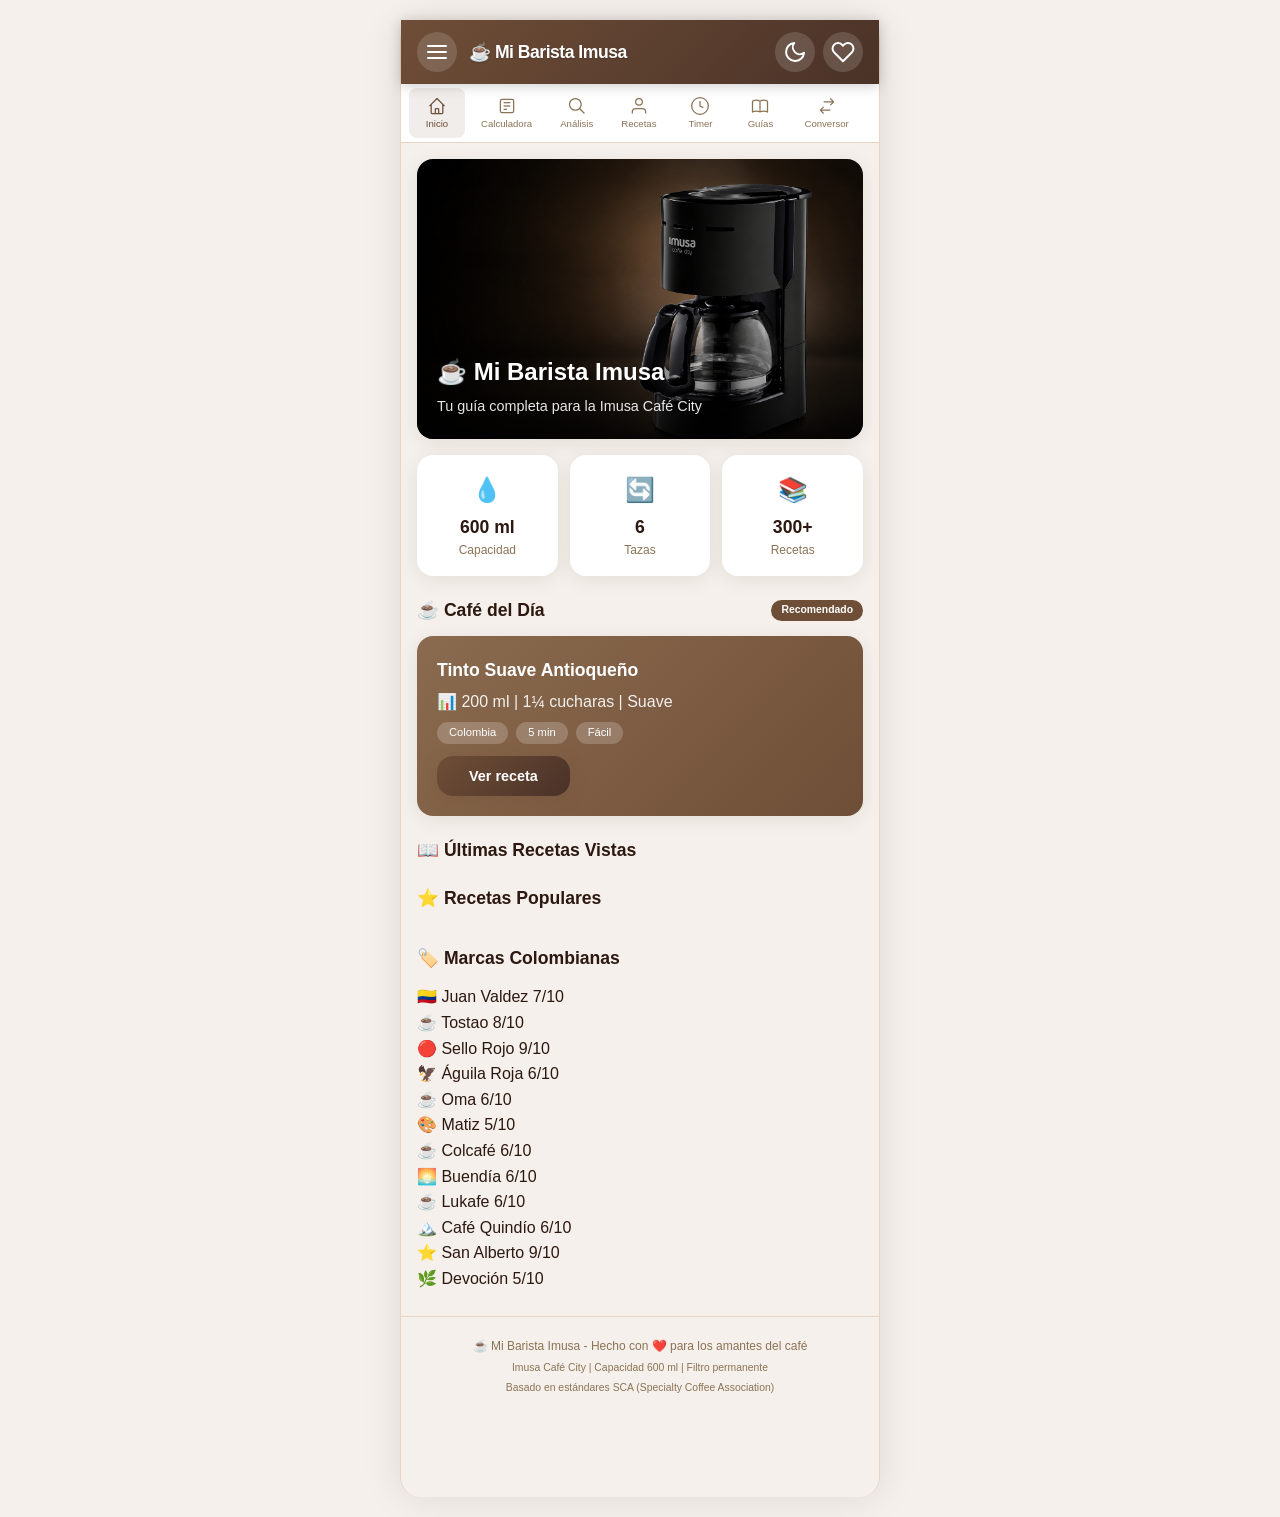
==== commit dbe1c97d: "Update index.html" ====
--- a/index.html
+++ b/index.html
@@ -56,12 +56,12 @@
                 </div>
                 <div class="header-right">
                     <button id="themeToggle" class="icon-btn" aria-label="Cambiar tema">
-                        <svg width="24" height="24" viewBox="0 0 24 24" fill="none" stroke="currentColor" stroke-width="2" stroke-linecap="round" stroke-linejoin="round">
+                        <svg width="24" height="24" viewBox="0 0 24 24" fill="none" stroke="currentColor" stroke-width="2" stroke-linejoin="round">
                             <path d="M21 12.79A9 9 0 1 1 11.21 3 7 7 0 0 0 21 12.79z"></path>
                         </svg>
                     </button>
                     <button id="favoritesBtn" class="icon-btn" aria-label="Favoritos">
-                        <svg width="24" height="24" viewBox="0 0 24 24" fill="none" stroke="currentColor" stroke-width="2" stroke-linecap="round" stroke-linejoin="round">
+                        <svg width="24" height="24" viewBox="0 0 24 24" fill="none" stroke="currentColor" stroke-width="2" stroke-linejoin="round">
                             <path d="M20.84 4.61a5.5 5.5 0 0 0-7.78 0L12 5.67l-1.06-1.06a5.5 5.5 0 0 0-7.78 7.78l1.06 1.06L12 21.23l7.78-7.78 1.06-1.06a5.5 5.5 0 0 0 0-7.78z"></path>
                         </svg>
                     </button>
@@ -73,13 +73,13 @@
         <nav class="main-nav" role="navigation" aria-label="Navegación principal">
             <div class="nav-scroll">
                 <button class="nav-item active" data-section="home">
-                    <svg width="20" height="20" viewBox="0 0 24 24" fill="none" stroke="currentColor" stroke-width="2" stroke-linecap="round" stroke-linejoin="round">
+                    <svg width="20" height="20" viewBox="0 0 24 24" fill="none" stroke="currentColor" stroke-width="2" stroke-linejoin="round">
                         <path d="M3 12l2-2m0 0l7-7 7 7M5 10v10a1 1 0 001 1h3m10-11l2 2m-2-2v10a1 1 0 01-1 1h-3m-6 0a1 1 0 001-1v-4a1 1 0 011-1h2a1 1 0 011 1v4a1 1 0 001 1m-6 0h6"></path>
                     </svg>
                     <span>Inicio</span>
                 </button>
                 <button class="nav-item" data-section="calculator">
-                    <svg width="20" height="20" viewBox="0 0 24 24" fill="none" stroke="currentColor" stroke-width="2" stroke-linecap="round" stroke-linejoin="round">
+                    <svg width="20" height="20" viewBox="0 0 24 24" fill="none" stroke="currentColor" stroke-width="2" stroke-linejoin="round">
                         <rect x="4" y="4" width="16" height="16" rx="2"></rect>
                         <line x1="8" y1="8" x2="16" y2="8"></line>
                         <line x1="8" y1="12" x2="16" y2="12"></line>
@@ -88,33 +88,33 @@
                     <span>Calculadora</span>
                 </button>
                 <button class="nav-item" data-section="analysis">
-                    <svg width="20" height="20" viewBox="0 0 24 24" fill="none" stroke="currentColor" stroke-width="2" stroke-linecap="round" stroke-linejoin="round">
+                    <svg width="20" height="20" viewBox="0 0 24 24" fill="none" stroke="currentColor" stroke-width="2" stroke-linejoin="round">
                         <path d="M21 21l-6-6m2-5a7 7 0 11-14 0 7 7 0 0114 0z"></path>
                     </svg>
                     <span>Análisis</span>
                 </button>
                 <button class="nav-item" data-section="recipes">
-                    <svg width="20" height="20" viewBox="0 0 24 24" fill="none" stroke="currentColor" stroke-width="2" stroke-linecap="round" stroke-linejoin="round">
+                    <svg width="20" height="20" viewBox="0 0 24 24" fill="none" stroke="currentColor" stroke-width="2" stroke-linejoin="round">
                         <path d="M20 21v-2a4 4 0 0 0-4-4H8a4 4 0 0 0-4 4v2"></path>
                         <circle cx="12" cy="7" r="4"></circle>
                     </svg>
                     <span>Recetas</span>
                 </button>
                 <button class="nav-item" data-section="timer">
-                    <svg width="20" height="20" viewBox="0 0 24 24" fill="none" stroke="currentColor" stroke-width="2" stroke-linecap="round" stroke-linejoin="round">
+                    <svg width="20" height="20" viewBox="0 0 24 24" fill="none" stroke="currentColor" stroke-width="2" stroke-linejoin="round">
                         <circle cx="12" cy="12" r="10"></circle>
                         <polyline points="12 6 12 12 16 14"></polyline>
                     </svg>
                     <span>Timer</span>
                 </button>
                 <button class="nav-item" data-section="guides">
-                    <svg width="20" height="20" viewBox="0 0 24 24" fill="none" stroke="currentColor" stroke-width="2" stroke-linecap="round" stroke-linejoin="round">
+                    <svg width="20" height="20" viewBox="0 0 24 24" fill="none" stroke="currentColor" stroke-width="2" stroke-linejoin="round">
                         <path d="M12 6.253v13m0-13C10.832 5.477 9.246 5 7.5 5S4.168 5.477 3 6.253v13C4.168 18.477 5.754 18 7.5 18s3.332.477 4.5 1.253m0-13C13.168 5.477 14.754 5 16.5 5c1.747 0 3.332.477 4.5 1.253v13C19.832 18.477 18.247 18 16.5 18c-1.746 0-3.332.477-4.5 1.253"></path>
                     </svg>
                     <span>Guías</span>
                 </button>
                 <button class="nav-item" data-section="converter">
-                    <svg width="20" height="20" viewBox="0 0 24 24" fill="none" stroke="currentColor" stroke-width="2" stroke-linecap="round" stroke-linejoin="round">
+                    <svg width="20" height="20" viewBox="0 0 24 24" fill="none" stroke="currentColor" stroke-width="2" stroke-linejoin="round">
                         <path d="M8 7h12m0 0l-4-4m4 4l-4 4m0 6H4m0 0l4 4m-4-4l4-4"></path>
                     </svg>
                     <span>Conversor</span>
@@ -125,9 +125,7 @@
         <!-- Main Content -->
         <main class="main-content" role="main">
             
-            <!-- ======================================== -->
             <!-- HOME SECTION -->
-            <!-- ======================================== -->
             <section id="home" class="section active" role="tabpanel" aria-label="Inicio">
                 <div class="home-container">
                     <!-- Hero -->
@@ -204,9 +202,7 @@
                 </div>
             </section>
 
-            <!-- ======================================== -->
             <!-- CALCULATOR SECTION -->
-            <!-- ======================================== -->
             <section id="calculator" class="section" role="tabpanel" aria-label="Calculadora">
                 <div class="calculator-container">
                     <h2>🧮 Calculadora Inteligente</h2>
@@ -217,7 +213,7 @@
                     
                     <!-- Water Amount -->
                     <div class="form-group">
-                        <label for="waterAmount">💧 Cantidad de agua (ml)</label>
+                        <label for="waterSlider">💧 Cantidad de agua (ml)</label>
                         <div class="water-presets" id="waterPresets">
                             <button class="preset-btn" data-value="100">100</button>
                             <button class="preset-btn" data-value="150">150</button>
@@ -332,29 +328,27 @@
                 </div>
             </section>
 
-            <!-- ======================================== -->
-            <!-- ANALYSIS SECTION (NUEVA) -->
-            <!-- ======================================== -->
+            <!-- ANALYSIS SECTION -->
             <section id="analysis" class="section" role="tabpanel" aria-label="Análisis">
                 <div class="analysis-container">
-                    <h2>☕ ¿Mi cantidad de café es correcta?</h2>
-                    <p class="section-description">
-                        Ingresa la cantidad de café que usas y te diremos si es la adecuada para tu cafetera Imusa.
-                        Basado en estándares SCA (Specialty Coffee Association).
-                    </p>
                     
+                    <!-- Calculadora por Gramos/Cucharas Dinámica -->
                     <div class="analysis-input">
+                        <h2>☕ ¿Mi cantidad de café es correcta?</h2>
+                        <p class="section-description">
+                            Ingresa la cantidad de café que usas y te diremos si es la adecuada para tu cafetera Imusa.
+                            Basado en estándares SCA (Specialty Coffee Association).
+                        </p>
+                        
                         <div class="input-group">
                             <label for="customGrams">Cantidad de café</label>
                             <input type="number" id="customGrams" placeholder="Ej: 9" min="1" step="0.5">
                             <div class="unit-selector">
                                 <label>
-                                    <input type="radio" name="unit" value="grams" checked>
-                                    Gramos
+                                    <input type="radio" name="unit" value="grams" checked> Gramos
                                 </label>
                                 <label>
-                                    <input type="radio" name="unit" value="spoons">
-                                    Cucharas
+                                    <input type="radio" name="unit" value="spoons"> Cucharas
                                 </label>
                             </div>
                         </div>
@@ -363,6 +357,38 @@
 
                     <div id="analysisResult">
                         <!-- Resultado del análisis dinámico -->
+                    </div>
+
+                    <!-- Calculadora por Báscula/Peso Directo -->
+                    <div class="section-container weight-calculator">
+                        <h3>⚖️ Análisis directo por Báscula</h3>
+                        <p class="section-description">
+                            Ingresa los gramos de café que usas con tu báscula y te diremos si es la cantidad adecuada.
+                        </p>
+                        
+                        <div class="weight-input-group">
+                            <div class="input-wrapper">
+                                <label for="weightInput">Cantidad de café (gramos)</label>
+                                <input type="number" id="weightInput" placeholder="Ej: 10.5" min="1" step="0.5">
+                                <span class="input-hint">Usa tu báscula para pesar el café</span>
+                            </div>
+                            <button id="analyzeWeight" class="btn-primary">📊 Analizar</button>
+                        </div>
+                        
+                        <div id="weightResult">
+                            <!-- Resultado del análisis de peso -->
+                        </div>
+                    </div>
+
+                    <!-- Consejo de Cuchara Imusa -->
+                    <div class="spoon-tip">
+                        <div class="tip-content">
+                            <span class="tip-icon">🥄</span>
+                            <div>
+                                <strong>1 cuchara dosificadora IMUSA = 7 gramos</strong>
+                                <p class="tip-text">La cuchara provista con tu cafetera Imusa tiene una capacidad de 7g de café molido de granulometría media.</p>
+                            </div>
+                        </div>
                     </div>
 
                     <!-- Calculadora de Costo -->
@@ -373,15 +399,15 @@
                         </p>
                         <div class="cost-inputs">
                             <div class="input-group">
-                                <label>💰 Precio del paquete ($)</label>
+                                <label for="coffeePrice">💰 Precio del paquete ($)</label>
                                 <input type="number" id="coffeePrice" placeholder="30.000" min="1">
                             </div>
                             <div class="input-group">
-                                <label>⚖️ Peso del paquete (g)</label>
+                                <label for="coffeeWeight">⚖️ Peso del paquete (g)</label>
                                 <input type="number" id="coffeeWeight" placeholder="340" min="1">
                             </div>
                             <div class="input-group">
-                                <label>☕ Cantidad usada (g)</label>
+                                <label for="coffeeUsed">☕ Cantidad usada (g)</label>
                                 <input type="number" id="coffeeUsed" placeholder="9" min="1">
                             </div>
                         </div>
@@ -393,9 +419,7 @@
                 </div>
             </section>
 
-            <!-- ======================================== -->
             <!-- RECIPES SECTION -->
-            <!-- ======================================== -->
             <section id="recipes" class="section" role="tabpanel" aria-label="Recetas">
                 <div class="recipes-container">
                     <div class="recipes-header">
@@ -456,9 +480,7 @@
                 </div>
             </section>
 
-            <!-- ======================================== -->
             <!-- TIMER SECTION -->
-            <!-- ======================================== -->
             <section id="timer" class="section" role="tabpanel" aria-label="Temporizador">
                 <div class="timer-container">
                     <h2>⏱️ Temporizador</h2>
@@ -482,9 +504,7 @@
                 </div>
             </section>
 
-            <!-- ======================================== -->
             <!-- GUIDES SECTION -->
-            <!-- ======================================== -->
             <section id="guides" class="section" role="tabpanel" aria-label="Guías">
                 <div class="guides-container">
                     <h2>📚 Guías y Consejos</h2>
@@ -495,9 +515,7 @@
                 </div>
             </section>
 
-            <!-- ======================================== -->
             <!-- CONVERTER SECTION -->
-            <!-- ======================================== -->
             <section id="converter" class="section" role="tabpanel" aria-label="Conversor">
                 <div class="converter-container">
                     <h2>🔄 Conversor de Medidas</h2>
--- a/css/style.css
+++ b/css/style.css
@@ -1146,3 +1146,513 @@
         page-break-inside: avoid;
     }
 }
+/* ========================================
+   NUEVOS ESTILOS - ANÁLISIS Y COSTO
+   ======================================== */
+
+/* Sección de análisis */
+.analysis-container {
+    padding: 16px 0;
+}
+
+.section-description {
+    color: var(--text-muted);
+    font-size: 0.9rem;
+    margin-bottom: 16px;
+    line-height: 1.6;
+}
+
+/* Descripción de intensidad */
+.strength-description {
+    font-size: 0.8rem;
+    color: var(--text-muted);
+    margin-top: 8px;
+    padding: 8px 12px;
+    background: var(--bg-secondary);
+    border-radius: var(--radius-sm);
+    border-left: 3px solid var(--accent-color);
+}
+
+/* Consejo dinámico */
+.dynamic-tip {
+    padding: 12px 16px;
+    background: var(--bg-secondary);
+    border-radius: var(--radius-sm);
+    border-left: 3px solid var(--warning-color);
+    font-size: 0.85rem;
+    color: var(--text-secondary);
+    margin: 12px 0;
+    transition: all 0.3s ease;
+}
+
+/* Análisis de entrada */
+.analysis-input {
+    background: var(--bg-card);
+    border-radius: var(--radius);
+    padding: 20px;
+    box-shadow: var(--shadow);
+    margin-bottom: 16px;
+}
+
+.analysis-input .input-group {
+    display: flex;
+    flex-wrap: wrap;
+    gap: 12px;
+    align-items: center;
+}
+
+.analysis-input .input-group label {
+    font-weight: 500;
+    color: var(--text-secondary);
+    min-width: 120px;
+}
+
+.analysis-input input[type="number"] {
+    flex: 2;
+    min-width: 120px;
+    padding: 10px 14px;
+    border: 2px solid var(--border-color);
+    border-radius: var(--radius-sm);
+    background: var(--bg-secondary);
+    color: var(--text-primary);
+    font-size: 1rem;
+    transition: border-color 0.3s ease;
+}
+
+.analysis-input input[type="number"]:focus {
+    outline: none;
+    border-color: var(--accent-color);
+}
+
+.unit-selector {
+    display: flex;
+    gap: 16px;
+    flex: 1;
+    min-width: 140px;
+}
+
+.unit-selector label {
+    display: flex;
+    align-items: center;
+    gap: 6px;
+    font-size: 0.85rem;
+    color: var(--text-secondary);
+    cursor: pointer;
+    padding: 6px 12px;
+    border-radius: var(--radius-sm);
+    transition: background 0.2s;
+}
+
+.unit-selector label:hover {
+    background: rgba(111, 78, 55, 0.05);
+}
+
+.unit-selector input[type="radio"] {
+    accent-color: var(--accent-color);
+    width: 16px;
+    height: 16px;
+    cursor: pointer;
+}
+
+#analyzeBtn {
+    align-self: flex-start;
+    margin-top: 12px;
+}
+
+/* ========================================
+   RESULTADO DEL ANÁLISIS
+   ======================================== */
+.analysis-card {
+    background: var(--bg-card);
+    border-radius: var(--radius);
+    padding: 20px;
+    box-shadow: var(--shadow);
+    animation: slideUp 0.4s ease;
+}
+
+.analysis-status {
+    font-size: 1.3rem;
+    font-weight: 600;
+    margin-bottom: 12px;
+    padding: 8px 16px;
+    border-radius: var(--radius-sm);
+    background: var(--bg-secondary);
+}
+
+.analysis-status.success {
+    color: var(--success-color);
+    border-left: 4px solid var(--success-color);
+}
+
+.analysis-status.warning {
+    color: var(--warning-color);
+    border-left: 4px solid var(--warning-color);
+}
+
+.analysis-status.info {
+    color: var(--accent-color);
+    border-left: 4px solid var(--accent-color);
+}
+
+.analysis-ratio {
+    display: flex;
+    justify-content: space-between;
+    align-items: center;
+    padding: 12px 0;
+    border-bottom: 1px solid var(--border-color);
+    margin-bottom: 16px;
+}
+
+.ratio-label {
+    color: var(--text-muted);
+    font-size: 0.85rem;
+}
+
+.ratio-value {
+    font-weight: 700;
+    font-size: 1.2rem;
+    color: var(--accent-color);
+}
+
+/* Barra de intensidad */
+.analysis-bar {
+    margin: 16px 0;
+}
+
+.strength-bar-container {
+    width: 100%;
+    height: 10px;
+    background: var(--border-color);
+    border-radius: 5px;
+    overflow: hidden;
+    position: relative;
+}
+
+.strength-fill {
+    height: 100%;
+    background: linear-gradient(90deg, #8B6B4F, #6F4E37, #4A3228);
+    border-radius: 5px;
+    transition: width 0.8s cubic-bezier(0.4, 0, 0.2, 1);
+    position: relative;
+}
+
+.strength-label-bar {
+    position: absolute;
+    right: -10px;
+    top: -20px;
+    font-size: 0.6rem;
+    font-weight: 600;
+    color: var(--text-primary);
+    white-space: nowrap;
+    background: var(--bg-card);
+    padding: 0 4px;
+    border-radius: 3px;
+}
+
+.strength-labels {
+    display: flex;
+    justify-content: space-between;
+    font-size: 0.6rem;
+    color: var(--text-muted);
+    margin-top: 6px;
+    padding: 0 2px;
+}
+
+.analysis-message {
+    padding: 14px 16px;
+    background: var(--bg-secondary);
+    border-radius: var(--radius-sm);
+    margin: 16px 0;
+    border-left: 3px solid var(--accent-color);
+    font-size: 0.95rem;
+    line-height: 1.6;
+}
+
+/* Comparación */
+.analysis-compare {
+    display: flex;
+    align-items: center;
+    justify-content: space-around;
+    padding: 16px 0;
+    gap: 12px;
+    background: var(--bg-secondary);
+    border-radius: var(--radius-sm);
+    margin: 12px 0;
+}
+
+.compare-item {
+    text-align: center;
+    flex: 1;
+    padding: 8px;
+}
+
+.compare-label {
+    display: block;
+    font-size: 0.7rem;
+    color: var(--text-muted);
+    text-transform: uppercase;
+    letter-spacing: 0.5px;
+}
+
+.compare-value {
+    display: block;
+    font-size: 1.3rem;
+    font-weight: 700;
+    color: var(--text-primary);
+}
+
+.compare-sub {
+    display: block;
+    font-size: 0.7rem;
+    color: var(--text-muted);
+}
+
+.compare-item.recommended .compare-value {
+    color: var(--success-color);
+}
+
+.compare-arrow {
+    font-size: 1.5rem;
+    color: var(--text-muted);
+}
+
+.analysis-diff {
+    display: flex;
+    justify-content: center;
+    gap: 24px;
+    padding: 10px 16px;
+    background: var(--bg-secondary);
+    border-radius: var(--radius-sm);
+    font-size: 0.85rem;
+    color: var(--text-secondary);
+    margin-top: 12px;
+    flex-wrap: wrap;
+}
+
+.analysis-diff span {
+    display: flex;
+    align-items: center;
+    gap: 4px;
+}
+
+.analysis-diff .positive {
+    color: var(--warning-color);
+}
+
+.analysis-diff .negative {
+    color: var(--success-color);
+}
+
+/* ========================================
+   CALCULADORA DE COSTO
+   ======================================== */
+.cost-section {
+    background: var(--bg-card);
+    border-radius: var(--radius);
+    padding: 20px;
+    box-shadow: var(--shadow);
+    margin-top: 20px;
+}
+
+.cost-section h3 {
+    font-size: 1.1rem;
+    margin-bottom: 8px;
+}
+
+.cost-inputs {
+    display: grid;
+    grid-template-columns: repeat(auto-fit, minmax(140px, 1fr));
+    gap: 12px;
+    margin: 16px 0;
+}
+
+.cost-inputs .input-group {
+    display: flex;
+    flex-direction: column;
+    gap: 4px;
+}
+
+.cost-inputs label {
+    font-size: 0.75rem;
+    font-weight: 500;
+    color: var(--text-muted);
+}
+
+.cost-inputs input {
+    padding: 8px 12px;
+    border: 2px solid var(--border-color);
+    border-radius: var(--radius-sm);
+    background: var(--bg-secondary);
+    color: var(--text-primary);
+    font-size: 0.95rem;
+    transition: border-color 0.3s ease;
+}
+
+.cost-inputs input:focus {
+    outline: none;
+    border-color: var(--accent-color);
+}
+
+.cost-grid {
+    display: grid;
+    grid-template-columns: repeat(auto-fit, minmax(140px, 1fr));
+    gap: 12px;
+    margin-top: 16px;
+}
+
+.cost-item {
+    background: var(--bg-secondary);
+    padding: 14px;
+    border-radius: var(--radius-sm);
+    text-align: center;
+    transition: transform 0.2s;
+}
+
+.cost-item:hover {
+    transform: translateY(-2px);
+}
+
+.cost-label {
+    display: block;
+    font-size: 0.65rem;
+    color: var(--text-muted);
+    text-transform: uppercase;
+    letter-spacing: 0.5px;
+}
+
+.cost-value {
+    display: block;
+    font-size: 1.2rem;
+    font-weight: 700;
+    color: var(--accent-color);
+    margin-top: 4px;
+}
+
+/* ========================================
+   TIMER TIP
+   ======================================== */
+.timer-tip {
+    font-size: 0.8rem;
+    color: var(--text-muted);
+    text-align: center;
+    margin-top: 12px;
+    padding: 8px;
+    background: var(--bg-secondary);
+    border-radius: var(--radius-sm);
+}
+
+/* ========================================
+   RESPONSIVE - ANÁLISIS
+   ======================================== */
+@media (max-width: 480px) {
+    .analysis-input .input-group {
+        flex-direction: column;
+        align-items: stretch;
+    }
+    
+    .unit-selector {
+        justify-content: center;
+    }
+    
+    .analysis-compare {
+        flex-direction: column;
+        padding: 12px;
+    }
+    
+    .compare-arrow {
+        transform: rotate(90deg);
+        padding: 4px 0;
+    }
+    
+    .cost-inputs {
+        grid-template-columns: 1fr;
+    }
+    
+    .cost-grid {
+        grid-template-columns: repeat(2, 1fr);
+    }
+    
+    .analysis-status {
+        font-size: 1.1rem;
+        padding: 6px 12px;
+    }
+    
+    .compare-value {
+        font-size: 1.1rem;
+    }
+}
+
+@media (max-width: 360px) {
+    .cost-grid {
+        grid-template-columns: 1fr;
+    }
+    
+    .analysis-diff {
+        flex-direction: column;
+        align-items: center;
+        gap: 4px;
+    }
+}
+
+/* ========================================
+   ANIMACIONES
+   ======================================== */
+@keyframes slideUp {
+    from {
+        opacity: 0;
+        transform: translateY(20px);
+    }
+    to {
+        opacity: 1;
+        transform: translateY(0);
+    }
+}
+
+@keyframes pulse {
+    0%, 100% {
+        transform: scale(1);
+    }
+    50% {
+        transform: scale(1.02);
+    }
+}
+
+.analysis-card {
+    animation: slideUp 0.4s ease;
+}
+
+/* ========================================
+   MEJORAS PARA ACCESIBILIDAD
+   ======================================== */
+@media (prefers-reduced-motion: reduce) {
+    * {
+        animation-duration: 0.01ms !important;
+        animation-iteration-count: 1 !important;
+        transition-duration: 0.01ms !important;
+    }
+}
+
+/* Focus visible para navegación por teclado */
+:focus-visible {
+    outline: 3px solid var(--accent-color);
+    outline-offset: 2px;
+}
+
+/* ========================================
+   MODO OSCURO - MEJORAS
+   ======================================== */
+[data-theme="dark"] .analysis-status {
+    background: var(--bg-secondary);
+}
+
+[data-theme="dark"] .compare-item.recommended .compare-value {
+    color: #4CAF50;
+}
+
+[data-theme="dark"] .strength-bar-container {
+    background: #3d2e24;
+}
+
+[data-theme="dark"] .strength-fill {
+    background: linear-gradient(90deg, #A0806A, #8B6B4F, #6F4E37);
+}
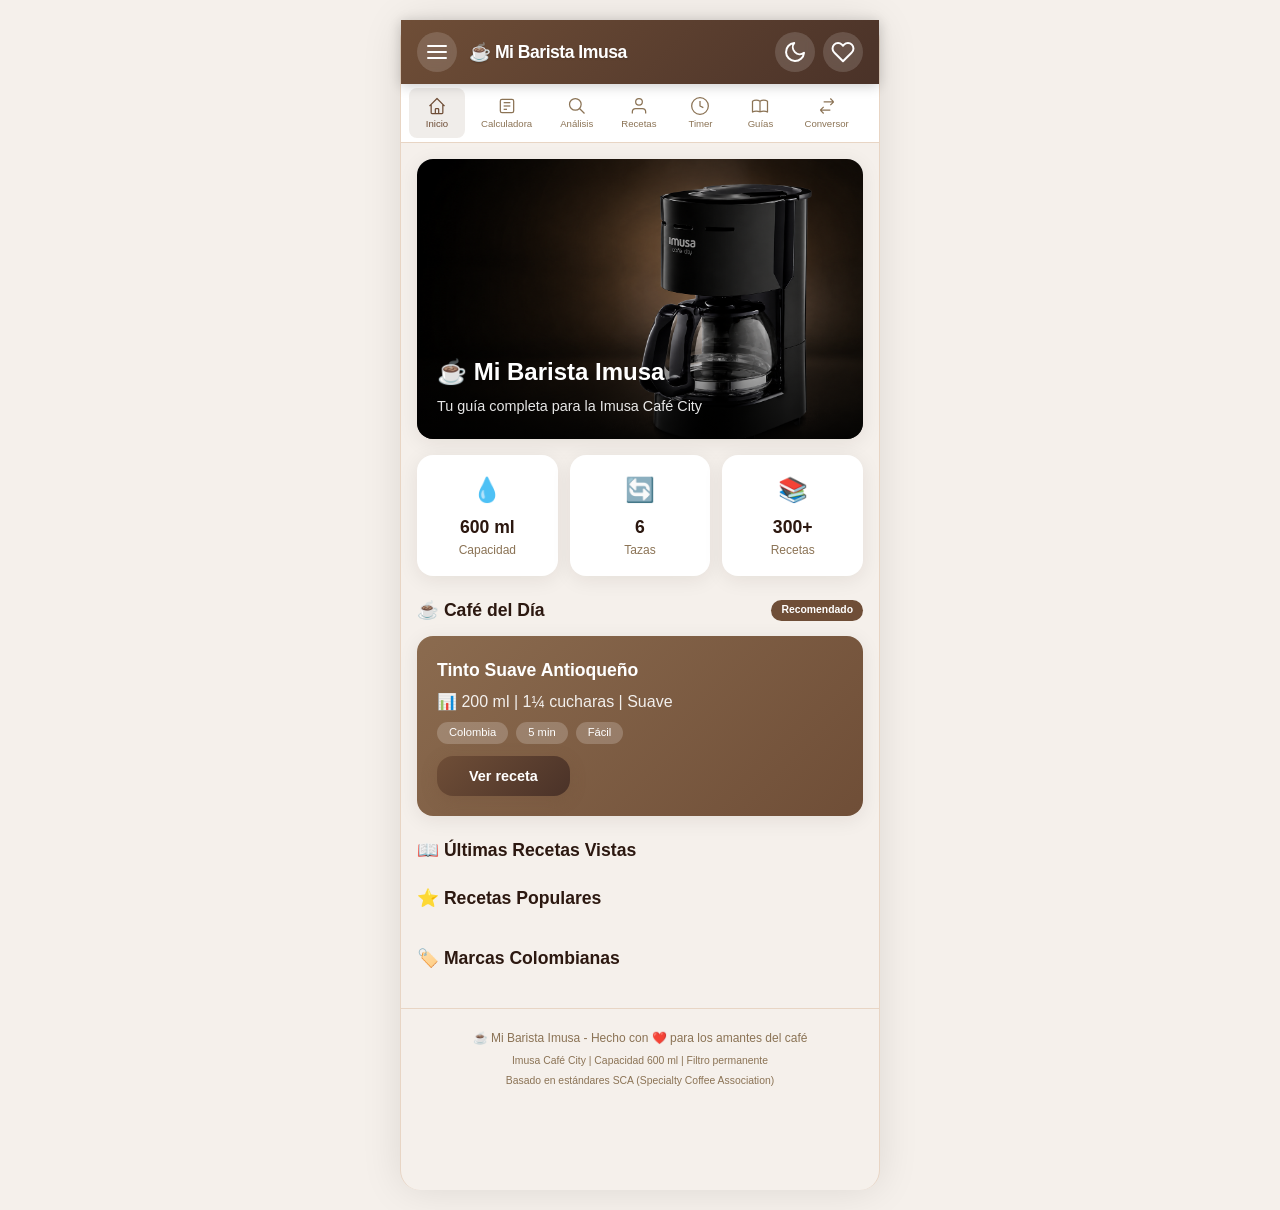
==== commit 187f1ca4: "Update index.html" ====
--- a/index.html
+++ b/index.html
@@ -328,93 +328,88 @@
                 </div>
             </section>
 
-            <!-- ANALYSIS SECTION -->
+            <!-- ======================================== -->
+            <!-- ANÁLISIS - SECCIÓN COMPLETA             -->
+            <!-- ======================================== -->
             <section id="analysis" class="section" role="tabpanel" aria-label="Análisis">
                 <div class="analysis-container">
-                    
-                    <!-- Calculadora por Gramos/Cucharas Dinámica -->
-                    <div class="analysis-input">
-                        <h2>☕ ¿Mi cantidad de café es correcta?</h2>
-                        <p class="section-description">
-                            Ingresa la cantidad de café que usas y te diremos si es la adecuada para tu cafetera Imusa.
-                            Basado en estándares SCA (Specialty Coffee Association).
+                    <h2>☕ ¿Mi cantidad de café es correcta?</h2>
+                    <p class="section-description">
+                        Ingresa la cantidad de café que usas y te diremos si es la adecuada.
+                        Basado en estándares SCA (Specialty Coffee Association).
+                    </p>
+
+                    <!-- ===== OPCIÓN 1: CON BÁSCULA (PESO TOTAL) ===== -->
+                    <div class="analysis-card scale-card">
+                        <div class="card-header">
+                            <span class="card-icon">⚖️</span>
+                            <h3>Análisis con Báscula</h3>
+                            <span class="badge">Recomendado</span>
+                        </div>
+                        <p class="card-desc">
+                            Pesa el café <strong>con la cuchara incluida</strong> y la app calculará automáticamente el café real.
                         </p>
-                        
                         <div class="input-group">
-                            <label for="customGrams">Cantidad de café</label>
-                            <input type="number" id="customGrams" placeholder="Ej: 9" min="1" step="0.5">
-                            <div class="unit-selector">
-                                <label>
-                                    <input type="radio" name="unit" value="grams" checked> Gramos
-                                </label>
-                                <label>
-                                    <input type="radio" name="unit" value="spoons"> Cucharas
-                                </label>
-                            </div>
-                        </div>
-                        <button id="analyzeBtn" class="btn-primary">📊 Analizar</button>
-                    </div>
-
-                    <div id="analysisResult">
-                        <!-- Resultado del análisis dinámico -->
-                    </div>
-
-                    <!-- Calculadora por Báscula/Peso Directo -->
-                    <div class="section-container weight-calculator">
-                        <h3>⚖️ Análisis directo por Báscula</h3>
-                        <p class="section-description">
-                            Ingresa los gramos de café que usas con tu báscula y te diremos si es la cantidad adecuada.
+                            <div class="input-wrapper">
+                                <label for="scaleInput">Peso total (café + cuchara)</label>
+                                <div class="input-with-unit">
+                                    <input type="number" id="scaleInput" placeholder="Ej: 19" min="1" step="0.5">
+                                    <span class="unit">gramos</span>
+                                </div>
+                                <span class="hint">La cuchara IMUSA pesa 7g</span>
+                            </div>
+                            <button id="scaleAnalyze" class="btn-primary">📊 Analizar</button>
+                        </div>
+                        <div id="scaleResult"></div>
+                    </div>
+
+                    <!-- ===== OPCIÓN 2: GRAMOS DIRECTOS ===== -->
+                    <div class="analysis-card direct-card">
+                        <div class="card-header">
+                            <span class="card-icon">☕</span>
+                            <h3>Análisis por Gramos</h3>
+                            <span class="badge">Sin báscula</span>
+                        </div>
+                        <p class="card-desc">
+                            Ingresa directamente los gramos de café que estás usando.
                         </p>
-                        
-                        <div class="weight-input-group">
+                        <div class="input-group">
                             <div class="input-wrapper">
-                                <label for="weightInput">Cantidad de café (gramos)</label>
-                                <input type="number" id="weightInput" placeholder="Ej: 10.5" min="1" step="0.5">
-                                <span class="input-hint">Usa tu báscula para pesar el café</span>
-                            </div>
-                            <button id="analyzeWeight" class="btn-primary">📊 Analizar</button>
-                        </div>
-                        
-                        <div id="weightResult">
-                            <!-- Resultado del análisis de peso -->
-                        </div>
-                    </div>
-
-                    <!-- Consejo de Cuchara Imusa -->
-                    <div class="spoon-tip">
-                        <div class="tip-content">
-                            <span class="tip-icon">🥄</span>
-                            <div>
-                                <strong>1 cuchara dosificadora IMUSA = 7 gramos</strong>
-                                <p class="tip-text">La cuchara provista con tu cafetera Imusa tiene una capacidad de 7g de café molido de granulometría media.</p>
-                            </div>
-                        </div>
-                    </div>
-
-                    <!-- Calculadora de Costo -->
-                    <div class="cost-section">
-                        <h3>💰 Calculadora de Costo</h3>
-                        <p class="section-description">
-                            Descubre cuánto te cuesta cada taza de café.
-                        </p>
-                        <div class="cost-inputs">
-                            <div class="input-group">
-                                <label for="coffeePrice">💰 Precio del paquete ($)</label>
-                                <input type="number" id="coffeePrice" placeholder="30.000" min="1">
-                            </div>
-                            <div class="input-group">
-                                <label for="coffeeWeight">⚖️ Peso del paquete (g)</label>
+                                <label for="directGrams">Gramos de café</label>
+                                <div class="input-with-unit">
+                                    <input type="number" id="directGrams" placeholder="Ej: 10.5" min="1" step="0.5">
+                                    <span class="unit">gramos</span>
+                                </div>
+                                <span class="hint">Café molido sin la cuchara</span>
+                            </div>
+                            <button id="directAnalyze" class="btn-primary">📊 Analizar</button>
+                        </div>
+                        <div id="directResult"></div>
+                    </div>
+
+                    <!-- ===== CALCULADORA DE COSTO ===== -->
+                    <div class="analysis-card cost-card">
+                        <div class="card-header">
+                            <span class="card-icon">💰</span>
+                            <h3>Calculadora de Costo</h3>
+                        </div>
+                        <p class="card-desc">Descubre cuánto te cuesta cada taza de café.</p>
+                        <div class="cost-grid">
+                            <div class="cost-input">
+                                <label for="coffeePrice">Precio del paquete ($)</label>
+                                <input type="number" id="coffeePrice" placeholder="30000" min="1">
+                            </div>
+                            <div class="cost-input">
+                                <label for="coffeeWeight">Peso del paquete (g)</label>
                                 <input type="number" id="coffeeWeight" placeholder="340" min="1">
                             </div>
-                            <div class="input-group">
-                                <label for="coffeeUsed">☕ Cantidad usada (g)</label>
-                                <input type="number" id="coffeeUsed" placeholder="9" min="1">
+                            <div class="cost-input">
+                                <label for="coffeeUsed">Cantidad usada (g)</label>
+                                <input type="number" id="coffeeUsed" placeholder="10.5" min="1" step="0.5">
                             </div>
                         </div>
                         <button id="calculateCost" class="btn-primary">🧮 Calcular</button>
-                        <div id="costResult">
-                            <!-- Resultado del costo -->
-                        </div>
+                        <div id="costResult"></div>
                     </div>
                 </div>
             </section>
--- a/css/style.css
+++ b/css/style.css
@@ -239,17 +239,6 @@
     display: block;
 }
 
-@keyframes fadeIn {
-    from {
-        opacity: 0;
-        transform: translateY(12px);
-    }
-    to {
-        opacity: 1;
-        transform: translateY(0);
-    }
-}
-
 /* ========================================
    CARDS & CONTAINERS
    ======================================== */
@@ -407,6 +396,7 @@
 }
 
 .recipe-card {
+    position: relative;
     background: var(--bg-card);
     border-radius: var(--radius);
     overflow: hidden;
@@ -469,10 +459,6 @@
     background: rgba(255, 71, 87, 0.2);
 }
 
-.recipe-card {
-    position: relative;
-}
-
 /* ========================================
    CALCULATOR
    ======================================== */
@@ -691,6 +677,516 @@
     background: var(--bg-secondary);
     color: var(--text-primary);
     font-size: 0.9rem;
+}
+
+/* ========================================
+   SECCIÓN ANÁLISIS Y COSTOS
+   ======================================== */
+.analysis-container {
+    padding: 16px 0;
+}
+
+.section-description {
+    color: var(--text-muted);
+    font-size: 0.9rem;
+    margin-bottom: 16px;
+    line-height: 1.6;
+}
+
+.strength-description {
+    font-size: 0.8rem;
+    color: var(--text-muted);
+    margin-top: 8px;
+    padding: 8px 12px;
+    background: var(--bg-secondary);
+    border-radius: var(--radius-sm);
+    border-left: 3px solid var(--accent-color);
+}
+
+.dynamic-tip {
+    padding: 12px 16px;
+    background: var(--bg-secondary);
+    border-radius: var(--radius-sm);
+    border-left: 3px solid var(--warning-color);
+    font-size: 0.85rem;
+    color: var(--text-secondary);
+    margin: 12px 0;
+    transition: all 0.3s ease;
+}
+
+/* Análisis de Entrada */
+.analysis-input {
+    background: var(--bg-card);
+    border-radius: var(--radius);
+    padding: 20px;
+    box-shadow: var(--shadow);
+    margin-bottom: 16px;
+}
+
+.analysis-input .input-group {
+    display: flex;
+    flex-wrap: wrap;
+    gap: 12px;
+    align-items: center;
+}
+
+.analysis-input .input-group label {
+    font-weight: 500;
+    color: var(--text-secondary);
+    min-width: 120px;
+}
+
+.analysis-input input[type="number"] {
+    flex: 2;
+    min-width: 120px;
+    padding: 10px 14px;
+    border: 2px solid var(--border-color);
+    border-radius: var(--radius-sm);
+    background: var(--bg-secondary);
+    color: var(--text-primary);
+    font-size: 1rem;
+    transition: border-color 0.3s ease;
+}
+
+.analysis-input input[type="number"]:focus {
+    outline: none;
+    border-color: var(--accent-color);
+}
+
+.unit-selector {
+    display: flex;
+    gap: 16px;
+    flex: 1;
+    min-width: 140px;
+}
+
+.unit-selector label {
+    display: flex;
+    align-items: center;
+    gap: 6px;
+    font-size: 0.85rem;
+    color: var(--text-secondary);
+    cursor: pointer;
+    padding: 6px 12px;
+    border-radius: var(--radius-sm);
+    transition: background 0.2s;
+}
+
+.unit-selector label:hover {
+    background: rgba(111, 78, 55, 0.05);
+}
+
+.unit-selector input[type="radio"] {
+    accent-color: var(--accent-color);
+    width: 16px;
+    height: 16px;
+    cursor: pointer;
+}
+
+#analyzeBtn {
+    align-self: flex-start;
+    margin-top: 12px;
+}
+
+/* Calculadora con Peso */
+.weight-calculator {
+    background: var(--bg-card);
+    border-radius: var(--radius);
+    padding: 20px;
+    margin: 16px 0;
+    box-shadow: var(--shadow);
+}
+
+.weight-input-group {
+    display: flex;
+    flex-wrap: wrap;
+    gap: 12px;
+    align-items: flex-end;
+}
+
+.weight-input-group .input-wrapper {
+    flex: 1;
+    min-width: 200px;
+}
+
+.weight-input-group label {
+    display: block;
+    font-weight: 500;
+    font-size: 0.85rem;
+    color: var(--text-secondary);
+    margin-bottom: 4px;
+}
+
+.weight-input-group input {
+    width: 100%;
+    padding: 10px 14px;
+    border: 2px solid var(--border-color);
+    border-radius: var(--radius-sm);
+    background: var(--bg-secondary);
+    color: var(--text-primary);
+    font-size: 1rem;
+    transition: border-color 0.3s ease;
+}
+
+.weight-input-group input:focus {
+    outline: none;
+    border-color: var(--accent-color);
+}
+
+.weight-input-group .input-hint {
+    display: block;
+    font-size: 0.7rem;
+    color: var(--text-muted);
+    margin-top: 4px;
+}
+
+#analyzeWeight {
+    align-self: center;
+    padding: 10px 24px;
+}
+
+/* Consejo de Cuchara */
+.spoon-tip {
+    background: var(--bg-secondary);
+    border-radius: var(--radius);
+    padding: 16px 20px;
+    border-left: 4px solid var(--accent-color);
+    margin: 12px 0;
+}
+
+.tip-content {
+    display: flex;
+    gap: 12px;
+    align-items: flex-start;
+}
+
+.tip-icon {
+    font-size: 1.5rem;
+    line-height: 1;
+}
+
+.tip-content strong {
+    display: block;
+    font-size: 0.95rem;
+    color: var(--text-primary);
+}
+
+.tip-text {
+    font-size: 0.8rem;
+    color: var(--text-muted);
+    margin-top: 2px;
+}
+
+/* Tarjetas y Resultados de Análisis */
+.analysis-card {
+    background: var(--bg-card);
+    border-radius: var(--radius);
+    padding: 20px;
+    box-shadow: var(--shadow);
+    margin-top: 16px;
+    border: 1px solid var(--border-color);
+    animation: slideUp 0.4s ease;
+}
+
+.analysis-status {
+    font-size: 1.3rem;
+    font-weight: 600;
+    margin-bottom: 12px;
+    padding: 8px 16px;
+    border-radius: var(--radius-sm);
+    background: var(--bg-secondary);
+}
+
+.analysis-status.success {
+    color: var(--success-color);
+    border-left: 4px solid var(--success-color);
+}
+
+.analysis-status.warning {
+    color: var(--warning-color);
+    border-left: 4px solid var(--warning-color);
+}
+
+.analysis-status.info {
+    color: var(--accent-color);
+    border-left: 4px solid var(--accent-color);
+}
+
+.analysis-ratio {
+    display: flex;
+    justify-content: space-between;
+    align-items: center;
+    padding: 12px 0;
+    border-bottom: 1px solid var(--border-color);
+    margin-bottom: 16px;
+}
+
+.ratio-label {
+    color: var(--text-muted);
+    font-size: 0.85rem;
+}
+
+.ratio-value {
+    font-weight: 700;
+    font-size: 1.2rem;
+    color: var(--accent-color);
+}
+
+.analysis-info {
+    display: grid;
+    grid-template-columns: repeat(auto-fit, minmax(140px, 1fr));
+    gap: 8px;
+    margin: 12px 0;
+}
+
+.info-item {
+    background: var(--bg-card);
+    padding: 10px 14px;
+    border-radius: var(--radius-sm);
+    text-align: center;
+}
+
+.info-label {
+    display: block;
+    font-size: 0.65rem;
+    color: var(--text-muted);
+    text-transform: uppercase;
+    letter-spacing: 0.5px;
+}
+
+.info-value {
+    display: block;
+    font-size: 1rem;
+    font-weight: 600;
+    color: var(--text-primary);
+    margin-top: 2px;
+}
+
+.analysis-sugar {
+    display: flex;
+    justify-content: space-between;
+    padding: 10px 16px;
+    background: var(--bg-card);
+    border-radius: var(--radius-sm);
+    margin-top: 12px;
+    font-size: 0.85rem;
+}
+
+.analysis-sugar span:last-child {
+    font-weight: 600;
+    color: var(--accent-color);
+}
+
+/* Barra de Intensidad */
+.analysis-bar {
+    margin: 16px 0;
+}
+
+.strength-bar-container {
+    width: 100%;
+    height: 10px;
+    background: var(--border-color);
+    border-radius: 5px;
+    overflow: hidden;
+    position: relative;
+}
+
+.strength-fill {
+    height: 100%;
+    background: linear-gradient(90deg, #8B6B4F, #6F4E37, #4A3228);
+    border-radius: 5px;
+    transition: width 0.8s cubic-bezier(0.4, 0, 0.2, 1);
+    position: relative;
+}
+
+.strength-label-bar {
+    position: absolute;
+    right: -10px;
+    top: -20px;
+    font-size: 0.6rem;
+    font-weight: 600;
+    color: var(--text-primary);
+    white-space: nowrap;
+    background: var(--bg-card);
+    padding: 0 4px;
+    border-radius: 3px;
+}
+
+.strength-labels {
+    display: flex;
+    justify-content: space-between;
+    font-size: 0.6rem;
+    color: var(--text-muted);
+    margin-top: 6px;
+    padding: 0 2px;
+}
+
+.analysis-message {
+    padding: 14px 16px;
+    background: var(--bg-secondary);
+    border-radius: var(--radius-sm);
+    margin: 16px 0;
+    border-left: 3px solid var(--accent-color);
+    font-size: 0.95rem;
+    line-height: 1.6;
+}
+
+/* Comparación de Análisis */
+.analysis-compare {
+    display: flex;
+    align-items: center;
+    justify-content: space-around;
+    padding: 16px 0;
+    gap: 12px;
+    background: var(--bg-secondary);
+    border-radius: var(--radius-sm);
+    margin: 12px 0;
+}
+
+.compare-item {
+    text-align: center;
+    flex: 1;
+    padding: 8px;
+}
+
+.compare-label {
+    display: block;
+    font-size: 0.7rem;
+    color: var(--text-muted);
+    text-transform: uppercase;
+    letter-spacing: 0.5px;
+}
+
+.compare-value {
+    display: block;
+    font-size: 1.3rem;
+    font-weight: 700;
+    color: var(--text-primary);
+}
+
+.compare-sub {
+    display: block;
+    font-size: 0.7rem;
+    color: var(--text-muted);
+}
+
+.compare-item.recommended .compare-value {
+    color: var(--success-color);
+}
+
+.compare-arrow {
+    font-size: 1.5rem;
+    color: var(--text-muted);
+}
+
+.analysis-diff {
+    display: flex;
+    justify-content: center;
+    gap: 24px;
+    padding: 10px 16px;
+    background: var(--bg-secondary);
+    border-radius: var(--radius-sm);
+    font-size: 0.85rem;
+    color: var(--text-secondary);
+    margin-top: 12px;
+    flex-wrap: wrap;
+}
+
+.analysis-diff span {
+    display: flex;
+    align-items: center;
+    gap: 4px;
+}
+
+.analysis-diff .positive {
+    color: var(--warning-color);
+}
+
+.analysis-diff .negative {
+    color: var(--success-color);
+}
+
+/* Calculadora de Costo */
+.cost-section {
+    background: var(--bg-card);
+    border-radius: var(--radius);
+    padding: 20px;
+    box-shadow: var(--shadow);
+    margin-top: 20px;
+}
+
+.cost-section h3 {
+    font-size: 1.1rem;
+    margin-bottom: 8px;
+}
+
+.cost-inputs {
+    display: grid;
+    grid-template-columns: repeat(auto-fit, minmax(140px, 1fr));
+    gap: 12px;
+    margin: 16px 0;
+}
+
+.cost-inputs .input-group {
+    display: flex;
+    flex-direction: column;
+    gap: 4px;
+}
+
+.cost-inputs label {
+    font-size: 0.75rem;
+    font-weight: 500;
+    color: var(--text-muted);
+}
+
+.cost-inputs input {
+    padding: 8px 12px;
+    border: 2px solid var(--border-color);
+    border-radius: var(--radius-sm);
+    background: var(--bg-secondary);
+    color: var(--text-primary);
+    font-size: 0.95rem;
+    transition: border-color 0.3s ease;
+}
+
+.cost-inputs input:focus {
+    outline: none;
+    border-color: var(--accent-color);
+}
+
+.cost-grid {
+    display: grid;
+    grid-template-columns: repeat(auto-fit, minmax(140px, 1fr));
+    gap: 12px;
+    margin-top: 16px;
+}
+
+.cost-item {
+    background: var(--bg-secondary);
+    padding: 14px;
+    border-radius: var(--radius-sm);
+    text-align: center;
+    transition: transform 0.2s;
+}
+
+.cost-item:hover {
+    transform: translateY(-2px);
+}
+
+.cost-label {
+    display: block;
+    font-size: 0.65rem;
+    color: var(--text-muted);
+    text-transform: uppercase;
+    letter-spacing: 0.5px;
+}
+
+.cost-value {
+    display: block;
+    font-size: 1.2rem;
+    font-weight: 700;
+    color: var(--accent-color);
+    margin-top: 4px;
 }
 
 /* ========================================
@@ -824,17 +1320,6 @@
     animation: slideUp 0.3s ease;
 }
 
-@keyframes slideUp {
-    from {
-        transform: translateY(100%);
-        opacity: 0;
-    }
-    to {
-        transform: translateY(0);
-        opacity: 1;
-    }
-}
-
 .modal-close {
     position: sticky;
     top: 0;
@@ -945,6 +1430,16 @@
     background: var(--bg-primary);
 }
 
+.timer-tip {
+    font-size: 0.8rem;
+    color: var(--text-muted);
+    text-align: center;
+    margin-top: 12px;
+    padding: 8px;
+    background: var(--bg-secondary);
+    border-radius: var(--radius-sm);
+}
+
 /* ========================================
    GUIDES
    ======================================== */
@@ -1032,8 +1527,56 @@
 }
 
 /* ========================================
-   RESPONSIVE
+   RESPONSIVE & MEDIA QUERIES
    ======================================== */
+@media (max-width: 480px) {
+    .analysis-input .input-group,
+    .weight-input-group {
+        flex-direction: column;
+        align-items: stretch;
+    }
+    
+    .unit-selector {
+        justify-content: center;
+    }
+    
+    .analysis-compare {
+        flex-direction: column;
+        padding: 12px;
+        gap: 8px;
+    }
+    
+    .compare-arrow {
+        transform: rotate(90deg);
+        padding: 4px 0;
+    }
+    
+    .cost-inputs {
+        grid-template-columns: 1fr;
+    }
+    
+    .cost-grid {
+        grid-template-columns: repeat(2, 1fr);
+    }
+    
+    .analysis-status {
+        font-size: 1.1rem;
+        padding: 6px 12px;
+    }
+    
+    .compare-value {
+        font-size: 1.1rem;
+    }
+
+    #analyzeWeight {
+        align-self: stretch;
+    }
+
+    .analysis-info {
+        grid-template-columns: 1fr 1fr;
+    }
+}
+
 @media (max-width: 360px) {
     .quick-stats {
         grid-template-columns: repeat(3, 1fr);
@@ -1048,11 +1591,7 @@
         font-size: 0.95rem;
     }
     
-    .recipe-grid {
-        grid-template-columns: repeat(2, 1fr);
-        gap: 8px;
-    }
-    
+    .recipe-grid,
     .calculator-results {
         grid-template-columns: repeat(2, 1fr);
         gap: 8px;
@@ -1060,6 +1599,23 @@
     
     .result-card {
         padding: 12px;
+    }
+
+    .cost-grid,
+    .analysis-info {
+        grid-template-columns: 1fr;
+    }
+
+    .analysis-diff {
+        flex-direction: column;
+        align-items: center;
+        gap: 4px;
+    }
+
+    .analysis-sugar {
+        flex-direction: column;
+        text-align: center;
+        gap: 4px;
     }
 }
 
@@ -1089,14 +1645,38 @@
 }
 
 /* ========================================
-   ANIMATIONS & UTILITIES
+   ANIMACIONES, MODO OSCURO & ACCESIBILIDAD
    ======================================== */
+@keyframes fadeIn {
+    from {
+        opacity: 0;
+        transform: translateY(12px);
+    }
+    to {
+        opacity: 1;
+        transform: translateY(0);
+    }
+}
+
+@keyframes slideUp {
+    from {
+        opacity: 0;
+        transform: translateY(20px);
+    }
+    to {
+        opacity: 1;
+        transform: translateY(0);
+    }
+}
+
 @keyframes pulse {
     0%, 100% {
         opacity: 1;
+        transform: scale(1);
     }
     50% {
         opacity: 0.5;
+        transform: scale(1.02);
     }
 }
 
@@ -1104,13 +1684,27 @@
     animation: pulse 2s ease-in-out infinite;
 }
 
-/* Accessibility - Focus Visible */
 :focus-visible {
     outline: 3px solid var(--accent-color);
     outline-offset: 2px;
 }
 
-/* Reduce Motion */
+[data-theme="dark"] .analysis-status {
+    background: var(--bg-secondary);
+}
+
+[data-theme="dark"] .compare-item.recommended .compare-value {
+    color: #4CAF50;
+}
+
+[data-theme="dark"] .strength-bar-container {
+    background: #3d2e24;
+}
+
+[data-theme="dark"] .strength-fill {
+    background: linear-gradient(90deg, #A0806A, #8B6B4F, #6F4E37);
+}
+
 @media (prefers-reduced-motion: reduce) {
     * {
         animation-duration: 0.01ms !important;
@@ -1146,513 +1740,3 @@
         page-break-inside: avoid;
     }
 }
-/* ========================================
-   NUEVOS ESTILOS - ANÁLISIS Y COSTO
-   ======================================== */
-
-/* Sección de análisis */
-.analysis-container {
-    padding: 16px 0;
-}
-
-.section-description {
-    color: var(--text-muted);
-    font-size: 0.9rem;
-    margin-bottom: 16px;
-    line-height: 1.6;
-}
-
-/* Descripción de intensidad */
-.strength-description {
-    font-size: 0.8rem;
-    color: var(--text-muted);
-    margin-top: 8px;
-    padding: 8px 12px;
-    background: var(--bg-secondary);
-    border-radius: var(--radius-sm);
-    border-left: 3px solid var(--accent-color);
-}
-
-/* Consejo dinámico */
-.dynamic-tip {
-    padding: 12px 16px;
-    background: var(--bg-secondary);
-    border-radius: var(--radius-sm);
-    border-left: 3px solid var(--warning-color);
-    font-size: 0.85rem;
-    color: var(--text-secondary);
-    margin: 12px 0;
-    transition: all 0.3s ease;
-}
-
-/* Análisis de entrada */
-.analysis-input {
-    background: var(--bg-card);
-    border-radius: var(--radius);
-    padding: 20px;
-    box-shadow: var(--shadow);
-    margin-bottom: 16px;
-}
-
-.analysis-input .input-group {
-    display: flex;
-    flex-wrap: wrap;
-    gap: 12px;
-    align-items: center;
-}
-
-.analysis-input .input-group label {
-    font-weight: 500;
-    color: var(--text-secondary);
-    min-width: 120px;
-}
-
-.analysis-input input[type="number"] {
-    flex: 2;
-    min-width: 120px;
-    padding: 10px 14px;
-    border: 2px solid var(--border-color);
-    border-radius: var(--radius-sm);
-    background: var(--bg-secondary);
-    color: var(--text-primary);
-    font-size: 1rem;
-    transition: border-color 0.3s ease;
-}
-
-.analysis-input input[type="number"]:focus {
-    outline: none;
-    border-color: var(--accent-color);
-}
-
-.unit-selector {
-    display: flex;
-    gap: 16px;
-    flex: 1;
-    min-width: 140px;
-}
-
-.unit-selector label {
-    display: flex;
-    align-items: center;
-    gap: 6px;
-    font-size: 0.85rem;
-    color: var(--text-secondary);
-    cursor: pointer;
-    padding: 6px 12px;
-    border-radius: var(--radius-sm);
-    transition: background 0.2s;
-}
-
-.unit-selector label:hover {
-    background: rgba(111, 78, 55, 0.05);
-}
-
-.unit-selector input[type="radio"] {
-    accent-color: var(--accent-color);
-    width: 16px;
-    height: 16px;
-    cursor: pointer;
-}
-
-#analyzeBtn {
-    align-self: flex-start;
-    margin-top: 12px;
-}
-
-/* ========================================
-   RESULTADO DEL ANÁLISIS
-   ======================================== */
-.analysis-card {
-    background: var(--bg-card);
-    border-radius: var(--radius);
-    padding: 20px;
-    box-shadow: var(--shadow);
-    animation: slideUp 0.4s ease;
-}
-
-.analysis-status {
-    font-size: 1.3rem;
-    font-weight: 600;
-    margin-bottom: 12px;
-    padding: 8px 16px;
-    border-radius: var(--radius-sm);
-    background: var(--bg-secondary);
-}
-
-.analysis-status.success {
-    color: var(--success-color);
-    border-left: 4px solid var(--success-color);
-}
-
-.analysis-status.warning {
-    color: var(--warning-color);
-    border-left: 4px solid var(--warning-color);
-}
-
-.analysis-status.info {
-    color: var(--accent-color);
-    border-left: 4px solid var(--accent-color);
-}
-
-.analysis-ratio {
-    display: flex;
-    justify-content: space-between;
-    align-items: center;
-    padding: 12px 0;
-    border-bottom: 1px solid var(--border-color);
-    margin-bottom: 16px;
-}
-
-.ratio-label {
-    color: var(--text-muted);
-    font-size: 0.85rem;
-}
-
-.ratio-value {
-    font-weight: 700;
-    font-size: 1.2rem;
-    color: var(--accent-color);
-}
-
-/* Barra de intensidad */
-.analysis-bar {
-    margin: 16px 0;
-}
-
-.strength-bar-container {
-    width: 100%;
-    height: 10px;
-    background: var(--border-color);
-    border-radius: 5px;
-    overflow: hidden;
-    position: relative;
-}
-
-.strength-fill {
-    height: 100%;
-    background: linear-gradient(90deg, #8B6B4F, #6F4E37, #4A3228);
-    border-radius: 5px;
-    transition: width 0.8s cubic-bezier(0.4, 0, 0.2, 1);
-    position: relative;
-}
-
-.strength-label-bar {
-    position: absolute;
-    right: -10px;
-    top: -20px;
-    font-size: 0.6rem;
-    font-weight: 600;
-    color: var(--text-primary);
-    white-space: nowrap;
-    background: var(--bg-card);
-    padding: 0 4px;
-    border-radius: 3px;
-}
-
-.strength-labels {
-    display: flex;
-    justify-content: space-between;
-    font-size: 0.6rem;
-    color: var(--text-muted);
-    margin-top: 6px;
-    padding: 0 2px;
-}
-
-.analysis-message {
-    padding: 14px 16px;
-    background: var(--bg-secondary);
-    border-radius: var(--radius-sm);
-    margin: 16px 0;
-    border-left: 3px solid var(--accent-color);
-    font-size: 0.95rem;
-    line-height: 1.6;
-}
-
-/* Comparación */
-.analysis-compare {
-    display: flex;
-    align-items: center;
-    justify-content: space-around;
-    padding: 16px 0;
-    gap: 12px;
-    background: var(--bg-secondary);
-    border-radius: var(--radius-sm);
-    margin: 12px 0;
-}
-
-.compare-item {
-    text-align: center;
-    flex: 1;
-    padding: 8px;
-}
-
-.compare-label {
-    display: block;
-    font-size: 0.7rem;
-    color: var(--text-muted);
-    text-transform: uppercase;
-    letter-spacing: 0.5px;
-}
-
-.compare-value {
-    display: block;
-    font-size: 1.3rem;
-    font-weight: 700;
-    color: var(--text-primary);
-}
-
-.compare-sub {
-    display: block;
-    font-size: 0.7rem;
-    color: var(--text-muted);
-}
-
-.compare-item.recommended .compare-value {
-    color: var(--success-color);
-}
-
-.compare-arrow {
-    font-size: 1.5rem;
-    color: var(--text-muted);
-}
-
-.analysis-diff {
-    display: flex;
-    justify-content: center;
-    gap: 24px;
-    padding: 10px 16px;
-    background: var(--bg-secondary);
-    border-radius: var(--radius-sm);
-    font-size: 0.85rem;
-    color: var(--text-secondary);
-    margin-top: 12px;
-    flex-wrap: wrap;
-}
-
-.analysis-diff span {
-    display: flex;
-    align-items: center;
-    gap: 4px;
-}
-
-.analysis-diff .positive {
-    color: var(--warning-color);
-}
-
-.analysis-diff .negative {
-    color: var(--success-color);
-}
-
-/* ========================================
-   CALCULADORA DE COSTO
-   ======================================== */
-.cost-section {
-    background: var(--bg-card);
-    border-radius: var(--radius);
-    padding: 20px;
-    box-shadow: var(--shadow);
-    margin-top: 20px;
-}
-
-.cost-section h3 {
-    font-size: 1.1rem;
-    margin-bottom: 8px;
-}
-
-.cost-inputs {
-    display: grid;
-    grid-template-columns: repeat(auto-fit, minmax(140px, 1fr));
-    gap: 12px;
-    margin: 16px 0;
-}
-
-.cost-inputs .input-group {
-    display: flex;
-    flex-direction: column;
-    gap: 4px;
-}
-
-.cost-inputs label {
-    font-size: 0.75rem;
-    font-weight: 500;
-    color: var(--text-muted);
-}
-
-.cost-inputs input {
-    padding: 8px 12px;
-    border: 2px solid var(--border-color);
-    border-radius: var(--radius-sm);
-    background: var(--bg-secondary);
-    color: var(--text-primary);
-    font-size: 0.95rem;
-    transition: border-color 0.3s ease;
-}
-
-.cost-inputs input:focus {
-    outline: none;
-    border-color: var(--accent-color);
-}
-
-.cost-grid {
-    display: grid;
-    grid-template-columns: repeat(auto-fit, minmax(140px, 1fr));
-    gap: 12px;
-    margin-top: 16px;
-}
-
-.cost-item {
-    background: var(--bg-secondary);
-    padding: 14px;
-    border-radius: var(--radius-sm);
-    text-align: center;
-    transition: transform 0.2s;
-}
-
-.cost-item:hover {
-    transform: translateY(-2px);
-}
-
-.cost-label {
-    display: block;
-    font-size: 0.65rem;
-    color: var(--text-muted);
-    text-transform: uppercase;
-    letter-spacing: 0.5px;
-}
-
-.cost-value {
-    display: block;
-    font-size: 1.2rem;
-    font-weight: 700;
-    color: var(--accent-color);
-    margin-top: 4px;
-}
-
-/* ========================================
-   TIMER TIP
-   ======================================== */
-.timer-tip {
-    font-size: 0.8rem;
-    color: var(--text-muted);
-    text-align: center;
-    margin-top: 12px;
-    padding: 8px;
-    background: var(--bg-secondary);
-    border-radius: var(--radius-sm);
-}
-
-/* ========================================
-   RESPONSIVE - ANÁLISIS
-   ======================================== */
-@media (max-width: 480px) {
-    .analysis-input .input-group {
-        flex-direction: column;
-        align-items: stretch;
-    }
-    
-    .unit-selector {
-        justify-content: center;
-    }
-    
-    .analysis-compare {
-        flex-direction: column;
-        padding: 12px;
-    }
-    
-    .compare-arrow {
-        transform: rotate(90deg);
-        padding: 4px 0;
-    }
-    
-    .cost-inputs {
-        grid-template-columns: 1fr;
-    }
-    
-    .cost-grid {
-        grid-template-columns: repeat(2, 1fr);
-    }
-    
-    .analysis-status {
-        font-size: 1.1rem;
-        padding: 6px 12px;
-    }
-    
-    .compare-value {
-        font-size: 1.1rem;
-    }
-}
-
-@media (max-width: 360px) {
-    .cost-grid {
-        grid-template-columns: 1fr;
-    }
-    
-    .analysis-diff {
-        flex-direction: column;
-        align-items: center;
-        gap: 4px;
-    }
-}
-
-/* ========================================
-   ANIMACIONES
-   ======================================== */
-@keyframes slideUp {
-    from {
-        opacity: 0;
-        transform: translateY(20px);
-    }
-    to {
-        opacity: 1;
-        transform: translateY(0);
-    }
-}
-
-@keyframes pulse {
-    0%, 100% {
-        transform: scale(1);
-    }
-    50% {
-        transform: scale(1.02);
-    }
-}
-
-.analysis-card {
-    animation: slideUp 0.4s ease;
-}
-
-/* ========================================
-   MEJORAS PARA ACCESIBILIDAD
-   ======================================== */
-@media (prefers-reduced-motion: reduce) {
-    * {
-        animation-duration: 0.01ms !important;
-        animation-iteration-count: 1 !important;
-        transition-duration: 0.01ms !important;
-    }
-}
-
-/* Focus visible para navegación por teclado */
-:focus-visible {
-    outline: 3px solid var(--accent-color);
-    outline-offset: 2px;
-}
-
-/* ========================================
-   MODO OSCURO - MEJORAS
-   ======================================== */
-[data-theme="dark"] .analysis-status {
-    background: var(--bg-secondary);
-}
-
-[data-theme="dark"] .compare-item.recommended .compare-value {
-    color: #4CAF50;
-}
-
-[data-theme="dark"] .strength-bar-container {
-    background: #3d2e24;
-}
-
-[data-theme="dark"] .strength-fill {
-    background: linear-gradient(90deg, #A0806A, #8B6B4F, #6F4E37);
-}
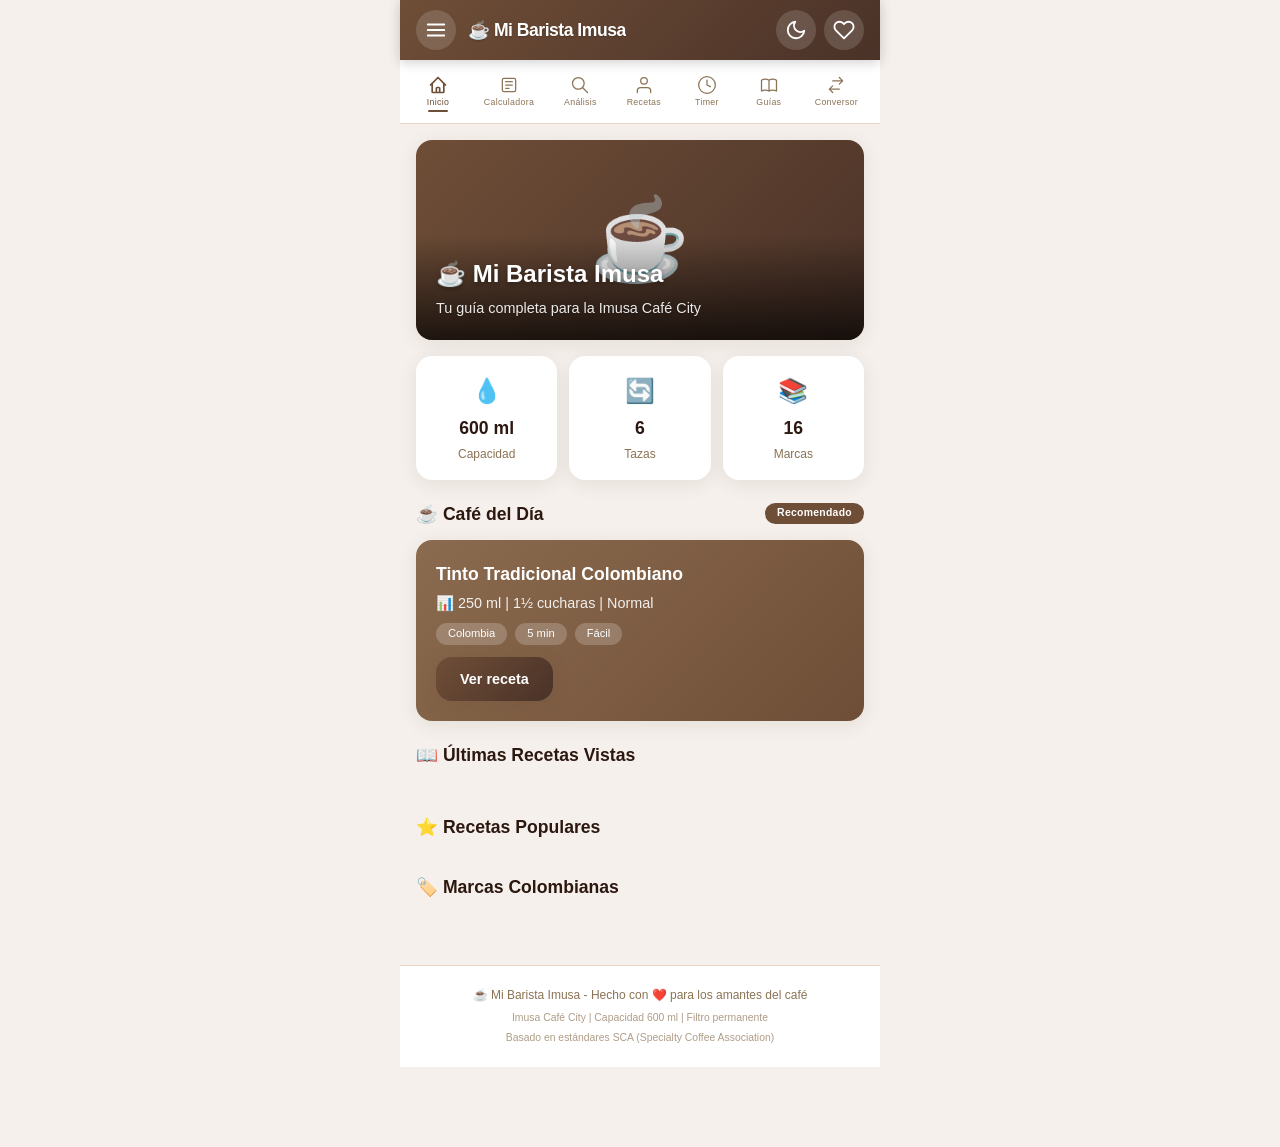
==== commit 3eb450e0: "Update index.html" ====
--- a/index.html
+++ b/index.html
@@ -1,23 +1,21 @@
 <!DOCTYPE html>
 <html lang="es">
 <head>
-    <!-- Meta Tags, SEO, Open Graph, Twitter Cards -->
     <meta charset="UTF-8">
     <meta name="viewport" content="width=device-width, initial-scale=1.0, maximum-scale=1.0, user-scalable=yes">
     <title>☕ Mi Barista Imusa - Calculadora y Recetas</title>
-    <meta name="description" content="La guía completa para tu cafetera Imusa Café City: calculadora inteligente, análisis de preparación, más de 300 recetas y mucho más.">
-    <meta name="keywords" content="café, imusa, café city, recetas, calculadora, barista, colombiano, café de goteo">
+    <meta name="description" content="La guía completa para tu cafetera Imusa Café City: calculadora inteligente, análisis de preparación, recetas y mucho más.">
+    <meta name="keywords" content="café, imusa, café city, recetas, calculadora, barista, colombiano">
     <meta name="author" content="Mi Barista Imusa">
     <meta name="robots" content="index, follow">
     
     <!-- Open Graph -->
-    <meta property="og:title" content="☕ Mi Barista Imusa - Tu guía profesional para cafeteras Imusa">
-    <meta property="og:description" content="Calculadora inteligente, análisis de preparación, recetas y guías para tu Imusa Café City.">
+    <meta property="og:title" content="☕ Mi Barista Imusa">
+    <meta property="og:description" content="La guía completa para tu cafetera Imusa Café City">
     <meta property="og:type" content="website">
     <meta property="og:url" content="https://tugithub.io/mi-barista-imusa">
     <meta property="og:image" content="https://tugithub.io/mi-barista-imusa/assets/img/og-image.jpg">
     <meta property="og:site_name" content="Mi Barista Imusa">
-    <meta property="og:locale" content="es_CO">
     
     <!-- Twitter Cards -->
     <meta name="twitter:card" content="summary_large_image">
@@ -34,14 +32,11 @@
     
     <!-- CSS -->
     <link rel="stylesheet" href="css/style.css">
-    
-    <!-- Preload critical assets -->
-    <link rel="preload" href="assets/img/coffee-bg.jpg" as="image">
 </head>
 <body>
-    <!-- App Shell -->
     <div id="app" role="application" aria-label="Mi Barista Imusa">
-        <!-- Header -->
+        
+        <!-- HEADER -->
         <header role="banner" class="app-header">
             <div class="header-content">
                 <div class="header-left">
@@ -56,12 +51,12 @@
                 </div>
                 <div class="header-right">
                     <button id="themeToggle" class="icon-btn" aria-label="Cambiar tema">
-                        <svg width="24" height="24" viewBox="0 0 24 24" fill="none" stroke="currentColor" stroke-width="2" stroke-linejoin="round">
+                        <svg width="24" height="24" viewBox="0 0 24 24" fill="none" stroke="currentColor" stroke-width="2" stroke-linecap="round" stroke-linejoin="round">
                             <path d="M21 12.79A9 9 0 1 1 11.21 3 7 7 0 0 0 21 12.79z"></path>
                         </svg>
                     </button>
                     <button id="favoritesBtn" class="icon-btn" aria-label="Favoritos">
-                        <svg width="24" height="24" viewBox="0 0 24 24" fill="none" stroke="currentColor" stroke-width="2" stroke-linejoin="round">
+                        <svg width="24" height="24" viewBox="0 0 24 24" fill="none" stroke="currentColor" stroke-width="2" stroke-linecap="round" stroke-linejoin="round">
                             <path d="M20.84 4.61a5.5 5.5 0 0 0-7.78 0L12 5.67l-1.06-1.06a5.5 5.5 0 0 0-7.78 7.78l1.06 1.06L12 21.23l7.78-7.78 1.06-1.06a5.5 5.5 0 0 0 0-7.78z"></path>
                         </svg>
                     </button>
@@ -69,17 +64,17 @@
             </div>
         </header>
 
-        <!-- Main Navigation -->
+        <!-- NAVEGACIÓN -->
         <nav class="main-nav" role="navigation" aria-label="Navegación principal">
             <div class="nav-scroll">
                 <button class="nav-item active" data-section="home">
-                    <svg width="20" height="20" viewBox="0 0 24 24" fill="none" stroke="currentColor" stroke-width="2" stroke-linejoin="round">
+                    <svg width="20" height="20" viewBox="0 0 24 24" fill="none" stroke="currentColor" stroke-width="2" stroke-linecap="round" stroke-linejoin="round">
                         <path d="M3 12l2-2m0 0l7-7 7 7M5 10v10a1 1 0 001 1h3m10-11l2 2m-2-2v10a1 1 0 01-1 1h-3m-6 0a1 1 0 001-1v-4a1 1 0 011-1h2a1 1 0 011 1v4a1 1 0 001 1m-6 0h6"></path>
                     </svg>
                     <span>Inicio</span>
                 </button>
                 <button class="nav-item" data-section="calculator">
-                    <svg width="20" height="20" viewBox="0 0 24 24" fill="none" stroke="currentColor" stroke-width="2" stroke-linejoin="round">
+                    <svg width="20" height="20" viewBox="0 0 24 24" fill="none" stroke="currentColor" stroke-width="2" stroke-linecap="round" stroke-linejoin="round">
                         <rect x="4" y="4" width="16" height="16" rx="2"></rect>
                         <line x1="8" y1="8" x2="16" y2="8"></line>
                         <line x1="8" y1="12" x2="16" y2="12"></line>
@@ -88,33 +83,33 @@
                     <span>Calculadora</span>
                 </button>
                 <button class="nav-item" data-section="analysis">
-                    <svg width="20" height="20" viewBox="0 0 24 24" fill="none" stroke="currentColor" stroke-width="2" stroke-linejoin="round">
+                    <svg width="20" height="20" viewBox="0 0 24 24" fill="none" stroke="currentColor" stroke-width="2" stroke-linecap="round" stroke-linejoin="round">
                         <path d="M21 21l-6-6m2-5a7 7 0 11-14 0 7 7 0 0114 0z"></path>
                     </svg>
                     <span>Análisis</span>
                 </button>
                 <button class="nav-item" data-section="recipes">
-                    <svg width="20" height="20" viewBox="0 0 24 24" fill="none" stroke="currentColor" stroke-width="2" stroke-linejoin="round">
+                    <svg width="20" height="20" viewBox="0 0 24 24" fill="none" stroke="currentColor" stroke-width="2" stroke-linecap="round" stroke-linejoin="round">
                         <path d="M20 21v-2a4 4 0 0 0-4-4H8a4 4 0 0 0-4 4v2"></path>
                         <circle cx="12" cy="7" r="4"></circle>
                     </svg>
                     <span>Recetas</span>
                 </button>
                 <button class="nav-item" data-section="timer">
-                    <svg width="20" height="20" viewBox="0 0 24 24" fill="none" stroke="currentColor" stroke-width="2" stroke-linejoin="round">
+                    <svg width="20" height="20" viewBox="0 0 24 24" fill="none" stroke="currentColor" stroke-width="2" stroke-linecap="round" stroke-linejoin="round">
                         <circle cx="12" cy="12" r="10"></circle>
                         <polyline points="12 6 12 12 16 14"></polyline>
                     </svg>
                     <span>Timer</span>
                 </button>
                 <button class="nav-item" data-section="guides">
-                    <svg width="20" height="20" viewBox="0 0 24 24" fill="none" stroke="currentColor" stroke-width="2" stroke-linejoin="round">
+                    <svg width="20" height="20" viewBox="0 0 24 24" fill="none" stroke="currentColor" stroke-width="2" stroke-linecap="round" stroke-linejoin="round">
                         <path d="M12 6.253v13m0-13C10.832 5.477 9.246 5 7.5 5S4.168 5.477 3 6.253v13C4.168 18.477 5.754 18 7.5 18s3.332.477 4.5 1.253m0-13C13.168 5.477 14.754 5 16.5 5c1.747 0 3.332.477 4.5 1.253v13C19.832 18.477 18.247 18 16.5 18c-1.746 0-3.332.477-4.5 1.253"></path>
                     </svg>
                     <span>Guías</span>
                 </button>
                 <button class="nav-item" data-section="converter">
-                    <svg width="20" height="20" viewBox="0 0 24 24" fill="none" stroke="currentColor" stroke-width="2" stroke-linejoin="round">
+                    <svg width="20" height="20" viewBox="0 0 24 24" fill="none" stroke="currentColor" stroke-width="2" stroke-linecap="round" stroke-linejoin="round">
                         <path d="M8 7h12m0 0l-4-4m4 4l-4 4m0 6H4m0 0l4 4m-4-4l4-4"></path>
                     </svg>
                     <span>Conversor</span>
@@ -122,16 +117,15 @@
             </div>
         </nav>
 
-        <!-- Main Content -->
+        <!-- MAIN CONTENT -->
         <main class="main-content" role="main">
             
-            <!-- HOME SECTION -->
+            <!-- ========== HOME ========== -->
             <section id="home" class="section active" role="tabpanel" aria-label="Inicio">
                 <div class="home-container">
-                    <!-- Hero -->
                     <div class="hero-card">
                         <div class="hero-image">
-                            <img src="assets/img/coffee-bg.jpg" alt="Cafetera Imusa Café City" loading="lazy">
+                            <div style="width:100%;height:100%;display:flex;align-items:center;justify-content:center;font-size:80px;background:linear-gradient(135deg,#6F4E37,#4A3228);">☕</div>
                             <div class="hero-overlay">
                                 <h1>☕ Mi Barista Imusa</h1>
                                 <p>Tu guía completa para la Imusa Café City</p>
@@ -139,81 +133,67 @@
                         </div>
                     </div>
 
-                    <!-- Quick Stats -->
                     <div class="quick-stats">
-                        <div class="stat-card">
-                            <span class="stat-icon">💧</span>
-                            <span class="stat-value">600 ml</span>
-                            <span class="stat-label">Capacidad</span>
-                        </div>
-                        <div class="stat-card">
-                            <span class="stat-icon">🔄</span>
-                            <span class="stat-value">6</span>
-                            <span class="stat-label">Tazas</span>
-                        </div>
-                        <div class="stat-card">
-                            <span class="stat-icon">📚</span>
-                            <span class="stat-value">300+</span>
-                            <span class="stat-label">Recetas</span>
-                        </div>
-                    </div>
-
-                    <!-- Coffee of the Day -->
-                    <div class="section-header">
-                        <h2>☕ Café del Día</h2>
-                        <span class="badge">Recomendado</span>
-                    </div>
-                    <div class="coffee-day-card" id="coffeeOfDay">
+                        <div class="stat-card"><span class="stat-icon">💧</span><span class="stat-value">600 ml</span><span class="stat-label">Capacidad</span></div>
+                        <div class="stat-card"><span class="stat-icon">🔄</span><span class="stat-value">6</span><span class="stat-label">Tazas</span></div>
+                        <div class="stat-card"><span class="stat-icon">📚</span><span class="stat-value">16</span><span class="stat-label">Marcas</span></div>
+                    </div>
+
+                    <div class="section-header"><h2>☕ Café del Día</h2><span class="badge">Recomendado</span></div>
+                    <div class="coffee-day-card">
                         <div class="coffee-day-content">
-                            <h3>Tinto Suave Antioqueño</h3>
-                            <p>📊 200 ml | 1¼ cucharas | Suave</p>
+                            <h3>Tinto Tradicional Colombiano</h3>
+                            <p>📊 250 ml | 1½ cucharas | Normal</p>
                             <div class="coffee-day-tags">
                                 <span class="tag">Colombia</span>
                                 <span class="tag">5 min</span>
                                 <span class="tag">Fácil</span>
                             </div>
-                            <button class="btn-primary" onclick="App.navigateTo('recipes')">Ver receta</button>
-                        </div>
-                    </div>
-
-                    <!-- Recent Recipes -->
-                    <div class="section-header">
-                        <h2>📖 Últimas Recetas Vistas</h2>
-                    </div>
-                    <div class="recipe-list" id="recentRecipes">
-                        <!-- Dynamically populated -->
-                    </div>
-
-                    <!-- Popular Recipes -->
-                    <div class="section-header">
-                        <h2>⭐ Recetas Populares</h2>
-                    </div>
-                    <div class="recipe-grid" id="popularRecipes">
-                        <!-- Dynamically populated -->
-                    </div>
-
-                    <!-- Favorite Brands -->
-                    <div class="section-header">
-                        <h2>🏷️ Marcas Colombianas</h2>
-                    </div>
-                    <div class="brands-scroll" id="brandsList">
-                        <!-- Dynamically populated -->
-                    </div>
-                </div>
-            </section>
-
-            <!-- CALCULATOR SECTION -->
+                            <button class="btn-primary" onclick="window.navigateTo('recipes')">Ver receta</button>
+                        </div>
+                    </div>
+
+                    <div class="section-header"><h2>📖 Últimas Recetas Vistas</h2></div>
+                    <div class="recipe-list" id="recentRecipes"></div>
+
+                    <div class="section-header"><h2>⭐ Recetas Populares</h2></div>
+                    <div class="recipe-grid" id="popularRecipes"></div>
+
+                    <div class="section-header"><h2>🏷️ Marcas Colombianas</h2></div>
+                    <div class="brands-scroll" id="brandsList"></div>
+                </div>
+            </section>
+
+            <!-- ========== CALCULADORA ========== -->
             <section id="calculator" class="section" role="tabpanel" aria-label="Calculadora">
                 <div class="calculator-container">
                     <h2>🧮 Calculadora Inteligente</h2>
-                    <p class="section-description">
-                        Basada en estándares SCA (Specialty Coffee Association). 
-                        Relación recomendada: 60g café / 1L agua (1:16.67)
-                    </p>
-                    
-                    <!-- Water Amount -->
+                    <p class="section-description">Basada en estándares SCA. Relación: 60g café / 1L agua (1:16.67)</p>
+
                     <div class="form-group">
-                        <label for="waterSlider">💧 Cantidad de agua (ml)</label>
+                        <label for="mainBrand">☕ Marca de café</label>
+                        <select id="mainBrand">
+                            <option value="tostao">Tostao</option>
+                            <option value="juan-valdez">Juan Valdez</option>
+                            <option value="colina-balanceado">Colina Balanceado</option>
+                            <option value="sello-rojo">Sello Rojo</option>
+                            <option value="buendia-instant">Buendía Instantáneo</option>
+                            <option value="nescafe">Nescafé</option>
+                            <option value="colcafe">Colcafé</option>
+                            <option value="aguila-roja">Águila Roja</option>
+                            <option value="oma">Oma</option>
+                            <option value="matiz">Matiz</option>
+                            <option value="san-alberto">San Alberto</option>
+                            <option value="devocion">Devoción</option>
+                            <option value="amor-perfecto">Amor Perfecto</option>
+                            <option value="cafe-quindio">Café Quindío</option>
+                            <option value="cafe-narino">Café Nariño</option>
+                        </select>
+                        <span id="brandDisplay" style="font-size:0.8rem;color:var(--text-muted);display:block;margin-top:4px;">☕ Tostao</span>
+                    </div>
+
+                    <div class="form-group">
+                        <label for="waterAmount">💧 Cantidad de agua (ml)</label>
                         <div class="water-presets" id="waterPresets">
                             <button class="preset-btn" data-value="100">100</button>
                             <button class="preset-btn" data-value="150">150</button>
@@ -237,7 +217,6 @@
                         </div>
                     </div>
 
-                    <!-- Strength -->
                     <div class="form-group">
                         <label>☕ Intensidad</label>
                         <div class="strength-selector">
@@ -245,41 +224,18 @@
                             <button class="strength-btn active" data-value="normal">Normal</button>
                             <button class="strength-btn" data-value="fuerte">Fuerte</button>
                         </div>
-                        <div id="strengthDescription" class="strength-description">
-                            Balanceada. Recomendación general para cafeteras de goteo.
-                        </div>
-                    </div>
-
-                    <!-- Dynamic Tip -->
-                    <div id="dynamicTip" class="dynamic-tip">
-                        💡 Volumen ideal para una taza grande. Buen equilibrio de sabor.
-                    </div>
-
-                    <!-- Results -->
-                    <div class="calculator-results" id="calcResults">
-                        <div class="result-card">
-                            <span class="result-label">☕ Café</span>
-                            <span class="result-value" id="coffeeSpoons">1½ cucharas</span>
-                            <span class="result-sub" id="coffeeGrams">(9g aprox.)</span>
-                        </div>
-                        <div class="result-card">
-                            <span class="result-label">⚡ Cafeína</span>
-                            <span class="result-value" id="caffeineAmount">~95 mg</span>
-                            <span class="result-sub">Estimado</span>
-                        </div>
-                        <div class="result-card">
-                            <span class="result-label">🍯 Azúcar</span>
-                            <span class="result-value" id="sugarAmount">1 cucharadita</span>
-                            <span class="result-sub">Recomendado</span>
-                        </div>
-                        <div class="result-card">
-                            <span class="result-label">⏱️ Tiempo</span>
-                            <span class="result-value" id="brewTime">~4 min</span>
-                            <span class="result-sub">Extracción</span>
-                        </div>
-                    </div>
-
-                    <!-- Custom Calculator -->
+                        <div id="strengthDescription" class="strength-description">Balanceada. Recomendación general para cafeteras de goteo.</div>
+                    </div>
+
+                    <div id="dynamicTip" class="dynamic-tip">💡 Volumen ideal para una taza grande. Buen equilibrio de sabor.</div>
+
+                    <div class="calculator-results">
+                        <div class="result-card"><span class="result-label">☕ Café</span><span class="result-value" id="coffeeSpoons">1½ cucharas</span><span class="result-sub" id="coffeeGrams">(10.5g aprox.)</span></div>
+                        <div class="result-card"><span class="result-label">⚡ Cafeína</span><span class="result-value" id="caffeineAmount">~84 mg</span><span class="result-sub">Estimado</span></div>
+                        <div class="result-card"><span class="result-label">🍯 Azúcar</span><span class="result-value" id="sugarAmount">1.25 cucharaditas</span><span class="result-sub">Recomendado</span></div>
+                        <div class="result-card"><span class="result-label">⏱️ Tiempo</span><span class="result-value" id="brewTime">~4 min</span><span class="result-sub">Extracción</span></div>
+                    </div>
+
                     <div class="custom-calculator">
                         <h3>📝 Calculadora Personalizada</h3>
                         <p class="section-description">Ingresa cualquier cantidad de agua (100-600 ml)</p>
@@ -287,12 +243,9 @@
                             <input type="number" id="customWater" placeholder="Ingresa ml (100-600)" min="100" max="600">
                             <button id="calculateCustom" class="btn-primary">Calcular</button>
                         </div>
-                        <div id="customResult" class="custom-result">
-                            <p>Esperando entrada...</p>
-                        </div>
-                    </div>
-
-                    <!-- Instant Coffee -->
+                        <div id="customResult" class="custom-result"><p>Esperando entrada...</p></div>
+                    </div>
+
                     <div class="instant-calculator">
                         <h3>☕ Café Instantáneo</h3>
                         <p class="section-description">Selecciona tu marca favorita</p>
@@ -300,10 +253,11 @@
                             <label for="instantBrand">Marca</label>
                             <select id="instantBrand">
                                 <option value="nescafe">Nescafé</option>
-                                <option value="juanvaldez">Juan Valdez</option>
+                                <option value="juan-valdez">Juan Valdez</option>
                                 <option value="colcafe">Colcafé</option>
-                                <option value="aguila">Águila Roja</option>
-                                <option value="sello">Sello Rojo</option>
+                                <option value="buendia-instant">Buendía</option>
+                                <option value="aguila-roja">Águila Roja</option>
+                                <option value="sello-rojo">Sello Rojo</option>
                             </select>
                         </div>
                         <div class="form-group">
@@ -321,100 +275,115 @@
                         </div>
                         <div class="result-card">
                             <span class="result-label">🥄 Café instantáneo</span>
-                            <span class="result-value" id="instantResult">2 cucharaditas</span>
-                            <span class="result-sub" id="instantSub">Intensidad normal</span>
-                        </div>
-                    </div>
-                </div>
-            </section>
-
-            <!-- ======================================== -->
-            <!-- ANÁLISIS - SECCIÓN COMPLETA             -->
-            <!-- ======================================== -->
+                            <span class="result-value" id="instantResult">2.5 cucharaditas</span>
+                            <span class="result-sub" id="instantSub">Nescafé - Normal</span>
+                        </div>
+                    </div>
+                </div>
+            </section>
+
+            <!-- ========== ANÁLISIS CON BÁSCULA ========== -->
             <section id="analysis" class="section" role="tabpanel" aria-label="Análisis">
                 <div class="analysis-container">
-                    <h2>☕ ¿Mi cantidad de café es correcta?</h2>
-                    <p class="section-description">
-                        Ingresa la cantidad de café que usas y te diremos si es la adecuada.
-                        Basado en estándares SCA (Specialty Coffee Association).
-                    </p>
-
-                    <!-- ===== OPCIÓN 1: CON BÁSCULA (PESO TOTAL) ===== -->
-                    <div class="analysis-card scale-card">
-                        <div class="card-header">
-                            <span class="card-icon">⚖️</span>
-                            <h3>Análisis con Báscula</h3>
-                            <span class="badge">Recomendado</span>
-                        </div>
-                        <p class="card-desc">
-                            Pesa el café <strong>con la cuchara incluida</strong> y la app calculará automáticamente el café real.
-                        </p>
-                        <div class="input-group">
-                            <div class="input-wrapper">
-                                <label for="scaleInput">Peso total (café + cuchara)</label>
-                                <div class="input-with-unit">
-                                    <input type="number" id="scaleInput" placeholder="Ej: 19" min="1" step="0.5">
-                                    <span class="unit">gramos</span>
-                                </div>
-                                <span class="hint">La cuchara IMUSA pesa 7g</span>
-                            </div>
-                            <button id="scaleAnalyze" class="btn-primary">📊 Analizar</button>
-                        </div>
-                        <div id="scaleResult"></div>
-                    </div>
-
-                    <!-- ===== OPCIÓN 2: GRAMOS DIRECTOS ===== -->
-                    <div class="analysis-card direct-card">
-                        <div class="card-header">
-                            <span class="card-icon">☕</span>
-                            <h3>Análisis por Gramos</h3>
-                            <span class="badge">Sin báscula</span>
-                        </div>
-                        <p class="card-desc">
-                            Ingresa directamente los gramos de café que estás usando.
-                        </p>
-                        <div class="input-group">
-                            <div class="input-wrapper">
-                                <label for="directGrams">Gramos de café</label>
-                                <div class="input-with-unit">
-                                    <input type="number" id="directGrams" placeholder="Ej: 10.5" min="1" step="0.5">
-                                    <span class="unit">gramos</span>
-                                </div>
-                                <span class="hint">Café molido sin la cuchara</span>
-                            </div>
-                            <button id="directAnalyze" class="btn-primary">📊 Analizar</button>
-                        </div>
-                        <div id="directResult"></div>
-                    </div>
+                    <h2>⚖️ Análisis con Báscula</h2>
+                    <p class="section-description">Pesa el café con la cuchara incluida y la app calculará automáticamente el café real.</p>
+
+                    <div class="form-group">
+                        <label for="scaleBrand">☕ Marca de café</label>
+                        <select id="scaleBrand">
+                            <option value="tostao">Tostao</option>
+                            <option value="juan-valdez">Juan Valdez</option>
+                            <option value="colina-balanceado">Colina Balanceado</option>
+                            <option value="sello-rojo">Sello Rojo</option>
+                            <option value="buendia-instant">Buendía Instantáneo</option>
+                            <option value="nescafe">Nescafé</option>
+                            <option value="colcafe">Colcafé</option>
+                            <option value="aguila-roja">Águila Roja</option>
+                            <option value="oma">Oma</option>
+                            <option value="matiz">Matiz</option>
+                            <option value="san-alberto">San Alberto</option>
+                            <option value="devocion">Devoción</option>
+                            <option value="amor-perfecto">Amor Perfecto</option>
+                            <option value="cafe-quindio">Café Quindío</option>
+                            <option value="cafe-narino">Café Nariño</option>
+                        </select>
+                    </div>
+
+                    <div class="scale-input-group">
+                        <div class="input-wrapper">
+                            <label for="totalWeight">Peso total (café + cuchara)</label>
+                            <input type="number" id="totalWeight" placeholder="Ej: 24" min="8" step="0.5">
+                            <span class="input-hint">La cuchara IMUSA pesa 7g</span>
+                        </div>
+                        <button id="analyzeScale" class="btn-primary">📊 Analizar</button>
+                    </div>
+
+                    <div class="form-group" style="margin-top:12px;">
+                        <label for="scaleWater">💧 Agua (ml)</label>
+                        <input type="range" id="scaleWater" min="100" max="600" value="250" step="10">
+                        <span id="scaleWaterDisplay">250 ml</span>
+                    </div>
+
+                    <div id="scaleResult"></div>
 
                     <!-- ===== CALCULADORA DE COSTO ===== -->
-                    <div class="analysis-card cost-card">
-                        <div class="card-header">
-                            <span class="card-icon">💰</span>
-                            <h3>Calculadora de Costo</h3>
-                        </div>
-                        <p class="card-desc">Descubre cuánto te cuesta cada taza de café.</p>
-                        <div class="cost-grid">
-                            <div class="cost-input">
-                                <label for="coffeePrice">Precio del paquete ($)</label>
-                                <input type="number" id="coffeePrice" placeholder="30000" min="1">
-                            </div>
-                            <div class="cost-input">
-                                <label for="coffeeWeight">Peso del paquete (g)</label>
-                                <input type="number" id="coffeeWeight" placeholder="340" min="1">
-                            </div>
-                            <div class="cost-input">
-                                <label for="coffeeUsed">Cantidad usada (g)</label>
-                                <input type="number" id="coffeeUsed" placeholder="10.5" min="1" step="0.5">
+                    <div class="cost-calculator" style="margin-top:24px;">
+                        <h3>💰 Calculadora de Costo</h3>
+                        <p class="section-description">Descubre cuánto te cuesta cada taza de café.</p>
+
+                        <div class="form-group">
+                            <label for="costBrand">☕ Marca de café</label>
+                            <select id="costBrand">
+                                <option value="tostao">Tostao</option>
+                                <option value="juan-valdez">Juan Valdez</option>
+                                <option value="colina-balanceado">Colina Balanceado</option>
+                                <option value="sello-rojo">Sello Rojo</option>
+                                <option value="buendia-instant">Buendía Instantáneo</option>
+                                <option value="nescafe">Nescafé</option>
+                                <option value="colcafe">Colcafé</option>
+                                <option value="aguila-roja">Águila Roja</option>
+                                <option value="oma">Oma</option>
+                                <option value="matiz">Matiz</option>
+                                <option value="san-alberto">San Alberto</option>
+                                <option value="devocion">Devoción</option>
+                                <option value="amor-perfecto">Amor Perfecto</option>
+                                <option value="cafe-quindio">Café Quindío</option>
+                                <option value="cafe-narino">Café Nariño</option>
+                            </select>
+                        </div>
+
+                        <div class="cost-inputs">
+                            <div class="input-group">
+                                <label>💰 Precio del paquete ($)</label>
+                                <input type="number" id="costPrice" placeholder="Ej: 30000" min="1">
+                            </div>
+                            <div class="input-group">
+                                <label>⚖️ Peso del paquete (g)</label>
+                                <input type="number" id="costWeight" placeholder="Ej: 340" min="1">
+                            </div>
+                            <div class="input-group">
+                                <label>🥄 Cantidad usada (cucharadas)</label>
+                                <input type="number" id="costSpoons" placeholder="Ej: 1.5" min="0.5" step="0.25">
+                                <span class="input-hint">1 cuchara IMUSA = 7g</span>
                             </div>
                         </div>
                         <button id="calculateCost" class="btn-primary">🧮 Calcular</button>
                         <div id="costResult"></div>
                     </div>
-                </div>
-            </section>
-
-            <!-- RECIPES SECTION -->
+
+                    <div class="spoon-tip" style="margin-top:16px;">
+                        <div class="tip-content">
+                            <span class="tip-icon">🥄</span>
+                            <div>
+                                <strong>1 cuchara dosificadora IMUSA = 7 gramos</strong>
+                                <p class="tip-text">La cuchara provista con tu cafetera Imusa tiene una capacidad de 7g de café molido de granulometría media.</p>
+                            </div>
+                        </div>
+                    </div>
+                </div>
+            </section>
+
+            <!-- ========== RECETAS ========== -->
             <section id="recipes" class="section" role="tabpanel" aria-label="Recetas">
                 <div class="recipes-container">
                     <div class="recipes-header">
@@ -424,66 +393,35 @@
                         </div>
                     </div>
 
-                    <!-- Filters -->
                     <div class="filter-section">
                         <div class="filter-scroll">
                             <button class="filter-btn active" data-filter="all">Todas</button>
-                            <button class="filter-btn" data-filter="instant">☕ Instantáneo</button>
-                            <button class="filter-btn" data-filter="ground">🔄 Molido</button>
                             <button class="filter-btn" data-filter="colombian">🇨🇴 Colombiano</button>
-                            <button class="filter-btn" data-filter="cold">❄️ Frío</button>
-                            <button class="filter-btn" data-filter="hot">🔥 Caliente</button>
-                            <button class="filter-btn" data-filter="sweet">🍯 Dulce</button>
-                            <button class="filter-btn" data-filter="nosugar">🚫 Sin azúcar</button>
-                            <button class="filter-btn" data-filter="vegan">🌱 Vegano</button>
-                        </div>
-                    </div>
-
-                    <!-- Category Tabs -->
-                    <div class="category-tabs">
-                        <button class="category-tab active" data-category="all">📚 Todas</button>
-                        <button class="category-tab" data-category="colombiano">🇨🇴 Cafés Colombianos</button>
-                        <button class="category-tab" data-category="latte">🥛 Lattes</button>
-                        <button class="category-tab" data-category="mocha">🍫 Mochas</button>
-                        <button class="category-tab" data-category="frappe">🧊 Frappés</button>
-                        <button class="category-tab" data-category="helado">🍦 Helados</button>
-                        <button class="category-tab" data-category="canela">🌿 Canela</button>
-                        <button class="category-tab" data-category="chocolate">🍫 Chocolate</button>
-                        <button class="category-tab" data-category="panela">🍯 Panela</button>
-                        <button class="category-tab" data-category="miel">🍯 Miel</button>
-                        <button class="category-tab" data-category="vegano">🌱 Vegano</button>
-                        <button class="category-tab" data-category="fitness">💪 Fitness</button>
-                        <button class="category-tab" data-category="instantaneo">☕ Instantáneo</button>
-                        <button class="category-tab" data-category="navidad">🎄 Navidad</button>
-                        <button class="category-tab" data-category="internacional">🌍 Internacionales</button>
-                    </div>
-
-                    <!-- Recipe Grid -->
-                    <div class="recipe-grid" id="recipeGrid">
-                        <!-- Dynamically populated -->
-                    </div>
-
-                    <!-- Recipe Modal -->
+                            <button class="filter-btn" data-filter="latte">🥛 Lattes</button>
+                            <button class="filter-btn" data-filter="mocha">🍫 Mochas</button>
+                            <button class="filter-btn" data-filter="frappe">🧊 Frías</button>
+                            <button class="filter-btn" data-filter="internacional">🌍 Internacional</button>
+                        </div>
+                    </div>
+
+                    <div class="recipe-grid" id="recipeGrid"></div>
+
                     <div id="recipeModal" class="modal" role="dialog" aria-label="Detalles de la receta">
                         <div class="modal-content">
                             <button class="modal-close" aria-label="Cerrar">&times;</button>
-                            <div id="recipeDetail">
-                                <!-- Dynamically populated -->
-                            </div>
-                        </div>
-                    </div>
-                </div>
-            </section>
-
-            <!-- TIMER SECTION -->
+                            <div id="recipeDetail"></div>
+                        </div>
+                    </div>
+                </div>
+            </section>
+
+            <!-- ========== TIMER ========== -->
             <section id="timer" class="section" role="tabpanel" aria-label="Temporizador">
                 <div class="timer-container">
                     <h2>⏱️ Temporizador</h2>
                     <p class="section-description">Controla el tiempo de preparación de tu café</p>
                     <div class="timer-display">
-                        <span id="timerMinutes">00</span>
-                        <span>:</span>
-                        <span id="timerSeconds">00</span>
+                        <span id="timerMinutes">00</span><span>:</span><span id="timerSeconds">00</span>
                     </div>
                     <div class="timer-presets">
                         <button class="timer-preset active" data-seconds="180">3 min</button>
@@ -499,18 +437,16 @@
                 </div>
             </section>
 
-            <!-- GUIDES SECTION -->
+            <!-- ========== GUÍAS ========== -->
             <section id="guides" class="section" role="tabpanel" aria-label="Guías">
                 <div class="guides-container">
                     <h2>📚 Guías y Consejos</h2>
                     <p class="section-description">Aprende a preparar el mejor café con tu Imusa Café City</p>
-                    <div class="guides-grid" id="guidesGrid">
-                        <!-- Dynamically populated -->
-                    </div>
-                </div>
-            </section>
-
-            <!-- CONVERTER SECTION -->
+                    <div class="guides-grid" id="guidesGrid"></div>
+                </div>
+            </section>
+
+            <!-- ========== CONVERSOR ========== -->
             <section id="converter" class="section" role="tabpanel" aria-label="Conversor">
                 <div class="converter-container">
                     <h2>🔄 Conversor de Medidas</h2>
@@ -543,16 +479,14 @@
                             </select>
                         </div>
                         <button id="converterBtn" class="btn-primary">🔄 Convertir</button>
-                        <div id="converterResult" class="converter-result">
-                            <p>💡 Ingresa un valor y selecciona las unidades</p>
-                        </div>
+                        <div id="converterResult" class="converter-result"><p>💡 Ingresa un valor y selecciona las unidades</p></div>
                     </div>
                 </div>
             </section>
 
         </main>
 
-        <!-- Footer -->
+        <!-- FOOTER -->
         <footer class="app-footer" role="contentinfo">
             <p>☕ Mi Barista Imusa - Hecho con ❤️ para los amantes del café</p>
             <p class="footer-small">Imusa Café City | Capacidad 600 ml | Filtro permanente</p>
@@ -560,7 +494,6 @@
         </footer>
     </div>
 
-    <!-- Scripts -->
     <script src="js/data.js"></script>
     <script src="js/app.js"></script>
 </body>
--- a/css/style.css
+++ b/css/style.css
@@ -1,3 +1,9 @@
+/* ========================================
+   ☕ MI BARISTA IMUSA - ESTILOS COMPLETOS
+   Basado en Material Design 3
+   Modo oscuro/claro, responsive, animaciones
+   ======================================== */
+
 /* ========================================
    VARIABLES Y RESET
    ======================================== */
@@ -6,11 +12,15 @@
     --bg-primary: #f5f0eb;
     --bg-secondary: #ffffff;
     --bg-card: #ffffff;
+    --bg-input: #f5f0eb;
     --text-primary: #2c1810;
     --text-secondary: #5c4033;
     --text-muted: #8b7355;
     --border-color: #e8d5c4;
     --shadow-color: rgba(44, 24, 16, 0.1);
+    --shadow: 0 4px 20px rgba(44, 24, 16, 0.08);
+    --shadow-hover: 0 8px 32px rgba(44, 24, 16, 0.15);
+    --shadow-inset: inset 0 2px 4px rgba(44, 24, 16, 0.04);
     --accent-color: #6F4E37;
     --accent-light: #8B6B4F;
     --accent-dark: #4A3228;
@@ -21,15 +31,19 @@
     --gradient-accent: linear-gradient(135deg, #8B6B4F, #6F4E37);
     --radius: 16px;
     --radius-sm: 8px;
-    --shadow: 0 4px 20px rgba(44, 24, 16, 0.08);
-    --shadow-hover: 0 8px 32px rgba(44, 24, 16, 0.15);
+    --radius-xs: 4px;
     --transition: all 0.3s cubic-bezier(0.4, 0, 0.2, 1);
+    --font-family: -apple-system, BlinkMacSystemFont, 'Segoe UI', Roboto, Oxygen, Ubuntu, sans-serif;
+    --header-height: 60px;
+    --nav-height: 64px;
+    --max-width: 480px;
 }
 
 [data-theme="dark"] {
     --bg-primary: #1a110e;
     --bg-secondary: #2c1f1a;
     --bg-card: #2c1f1a;
+    --bg-input: #1a110e;
     --text-primary: #f0e6de;
     --text-secondary: #d4c5b8;
     --text-muted: #a08878;
@@ -37,12 +51,13 @@
     --shadow-color: rgba(0, 0, 0, 0.3);
     --shadow: 0 4px 20px rgba(0, 0, 0, 0.3);
     --shadow-hover: 0 8px 32px rgba(0, 0, 0, 0.4);
+    --shadow-inset: inset 0 2px 4px rgba(0, 0, 0, 0.3);
     --accent-color: #8B6B4F;
     --accent-light: #A0806A;
     --accent-dark: #6F4E37;
 }
 
-/* Reset & Base */
+/* Reset */
 * {
     margin: 0;
     padding: 0;
@@ -53,48 +68,48 @@
 html {
     font-size: 16px;
     scroll-behavior: smooth;
+    -webkit-text-size-adjust: 100%;
 }
 
 body {
-    font-family: -apple-system, BlinkMacSystemFont, 'Segoe UI', Roboto, Oxygen, Ubuntu, sans-serif;
+    font-family: var(--font-family);
     background-color: var(--bg-primary);
     color: var(--text-primary);
     line-height: 1.6;
     transition: background-color 0.3s ease, color 0.3s ease;
     overflow-x: hidden;
-}
-
-/* ========================================
-   SCROLLBAR STYLES
+    min-height: 100vh;
+    padding-bottom: env(safe-area-inset-bottom);
+}
+
+/* ========================================
+   SCROLLBAR
    ======================================== */
 ::-webkit-scrollbar {
     width: 6px;
     height: 6px;
 }
-
 ::-webkit-scrollbar-track {
     background: var(--bg-primary);
 }
-
 ::-webkit-scrollbar-thumb {
     background: var(--accent-light);
     border-radius: 3px;
 }
-
 ::-webkit-scrollbar-thumb:hover {
     background: var(--accent-color);
 }
 
 /* ========================================
-   APP STRUCTURE
+   APP SHELL
    ======================================== */
 #app {
-    max-width: 480px;
+    max-width: var(--max-width);
     margin: 0 auto;
     min-height: 100vh;
     background-color: var(--bg-primary);
     position: relative;
-    padding-bottom: 80px;
+    padding-bottom: calc(80px + env(safe-area-inset-bottom));
     transition: background-color 0.3s ease;
 }
 
@@ -108,13 +123,17 @@
     top: 0;
     z-index: 1000;
     box-shadow: 0 2px 12px rgba(0, 0, 0, 0.2);
+    height: var(--header-height);
+    display: flex;
+    align-items: center;
 }
 
 .header-content {
     display: flex;
     justify-content: space-between;
     align-items: center;
-    max-width: 480px;
+    width: 100%;
+    max-width: var(--max-width);
     margin: 0 auto;
 }
 
@@ -122,6 +141,8 @@
     display: flex;
     align-items: center;
     gap: 12px;
+    flex: 1;
+    min-width: 0;
 }
 
 .app-title {
@@ -130,11 +151,15 @@
     font-size: 1.1rem;
     letter-spacing: -0.5px;
     text-shadow: 0 1px 2px rgba(0, 0, 0, 0.2);
+    white-space: nowrap;
+    overflow: hidden;
+    text-overflow: ellipsis;
 }
 
 .header-right {
     display: flex;
     gap: 8px;
+    flex-shrink: 0;
 }
 
 .icon-btn {
@@ -150,16 +175,24 @@
     cursor: pointer;
     transition: var(--transition);
     backdrop-filter: blur(4px);
+    -webkit-backdrop-filter: blur(4px);
+    flex-shrink: 0;
 }
 
 .icon-btn:hover,
-.icon-btn:focus {
+.icon-btn:focus-visible {
     background: rgba(255, 255, 255, 0.25);
     transform: scale(1.05);
 }
-
 .icon-btn:active {
     transform: scale(0.95);
+}
+.icon-btn svg {
+    width: 22px;
+    height: 22px;
+    stroke: currentColor;
+    stroke-width: 2;
+    fill: none;
 }
 
 /* ========================================
@@ -169,42 +202,57 @@
     background: var(--bg-secondary);
     border-bottom: 1px solid var(--border-color);
     position: sticky;
-    top: 64px;
+    top: var(--header-height);
     z-index: 999;
     overflow-x: auto;
     -webkit-overflow-scrolling: touch;
     transition: background-color 0.3s ease, border-color 0.3s ease;
+    height: var(--nav-height);
+    display: flex;
+    align-items: center;
 }
 
 .nav-scroll {
     display: flex;
     padding: 4px 8px;
-    gap: 4px;
+    gap: 2px;
     min-width: min-content;
+    width: 100%;
+    justify-content: space-around;
 }
 
 .nav-item {
     display: flex;
     flex-direction: column;
     align-items: center;
-    padding: 8px 12px;
+    justify-content: center;
+    padding: 6px 10px;
     background: none;
     border: none;
     color: var(--text-muted);
-    font-size: 0.65rem;
+    font-size: 0.6rem;
     font-weight: 500;
     cursor: pointer;
     transition: var(--transition);
     border-radius: var(--radius-sm);
     white-space: nowrap;
     gap: 2px;
-    min-width: 56px;
+    min-width: 52px;
+    flex-shrink: 0;
+    position: relative;
 }
 
 .nav-item svg {
     width: 20px;
     height: 20px;
     stroke-width: 1.5;
+    transition: var(--transition);
+}
+
+.nav-item span {
+    font-size: 0.55rem;
+    line-height: 1.2;
+    letter-spacing: 0.3px;
 }
 
 .nav-item:hover {
@@ -214,16 +262,27 @@
 
 .nav-item.active {
     color: var(--accent-color);
-    background: rgba(111, 78, 55, 0.1);
+}
+.nav-item.active svg {
+    stroke: var(--accent-color);
+    stroke-width: 2;
+}
+.nav-item.active::after {
+    content: '';
+    position: absolute;
+    bottom: 2px;
+    left: 30%;
+    right: 30%;
+    height: 2px;
+    background: var(--accent-color);
+    border-radius: 2px;
 }
 
 [data-theme="dark"] .nav-item.active {
-    background: rgba(139, 107, 79, 0.2);
-}
-
-.nav-item span {
-    font-size: 0.6rem;
-    line-height: 1.2;
+    color: var(--accent-light);
+}
+[data-theme="dark"] .nav-item.active svg {
+    stroke: var(--accent-light);
 }
 
 /* ========================================
@@ -231,7 +290,7 @@
    ======================================== */
 .section {
     display: none;
-    padding: 16px;
+    padding: 16px 16px 32px;
     animation: fadeIn 0.4s ease;
 }
 
@@ -239,8 +298,68 @@
     display: block;
 }
 
+@keyframes fadeIn {
+    from {
+        opacity: 0;
+        transform: translateY(12px);
+    }
+    to {
+        opacity: 1;
+        transform: translateY(0);
+    }
+}
+
+/* ========================================
+   SECTION HEADERS & DESCRIPTIONS
+   ======================================== */
+.section-header {
+    display: flex;
+    justify-content: space-between;
+    align-items: center;
+    margin: 20px 0 12px;
+}
+
+.section-header h2 {
+    font-size: 1.1rem;
+    font-weight: 600;
+    color: var(--text-primary);
+}
+
+.section-description {
+    color: var(--text-muted);
+    font-size: 0.85rem;
+    margin-bottom: 16px;
+    line-height: 1.6;
+}
+
+.badge {
+    background: var(--accent-color);
+    color: #fff;
+    padding: 2px 12px;
+    border-radius: 20px;
+    font-size: 0.65rem;
+    font-weight: 600;
+    letter-spacing: 0.3px;
+}
+
 /* ========================================
    CARDS & CONTAINERS
+   ======================================== */
+.section-container {
+    background: var(--bg-card);
+    border-radius: var(--radius);
+    padding: 20px;
+    margin: 16px 0;
+    box-shadow: var(--shadow);
+    transition: var(--transition);
+}
+
+.section-container:hover {
+    box-shadow: var(--shadow-hover);
+}
+
+/* ========================================
+   HERO
    ======================================== */
 .hero-card {
     background: var(--bg-card);
@@ -279,14 +398,18 @@
     font-size: 1.5rem;
     font-weight: 700;
     margin-bottom: 4px;
+    text-shadow: 0 2px 4px rgba(0, 0, 0, 0.3);
 }
 
 .hero-overlay p {
     font-size: 0.9rem;
     opacity: 0.9;
-}
-
-/* Quick Stats */
+    text-shadow: 0 1px 2px rgba(0, 0, 0, 0.3);
+}
+
+/* ========================================
+   QUICK STATS
+   ======================================== */
 .quick-stats {
     display: grid;
     grid-template-columns: repeat(3, 1fr);
@@ -325,32 +448,12 @@
     display: block;
     font-size: 0.75rem;
     color: var(--text-muted);
-}
-
-/* Section Header */
-.section-header {
-    display: flex;
-    justify-content: space-between;
-    align-items: center;
-    margin: 20px 0 12px;
-}
-
-.section-header h2 {
-    font-size: 1.1rem;
-    font-weight: 600;
-    color: var(--text-primary);
-}
-
-.badge {
-    background: var(--accent-color);
-    color: #fff;
-    padding: 2px 10px;
-    border-radius: 20px;
-    font-size: 0.65rem;
-    font-weight: 600;
-}
-
-/* Coffee of Day */
+    margin-top: 2px;
+}
+
+/* ========================================
+   COFFEE OF THE DAY
+   ======================================== */
 .coffee-day-card {
     background: var(--gradient-accent);
     border-radius: var(--radius);
@@ -369,6 +472,7 @@
 .coffee-day-content p {
     opacity: 0.9;
     margin-bottom: 8px;
+    font-size: 0.9rem;
 }
 
 .coffee-day-tags {
@@ -383,6 +487,53 @@
     padding: 2px 12px;
     border-radius: 20px;
     font-size: 0.7rem;
+    font-weight: 500;
+}
+
+/* ========================================
+   BRANDS SCROLL
+   ======================================== */
+.brands-scroll {
+    display: flex;
+    gap: 8px;
+    overflow-x: auto;
+    padding: 4px 0 8px;
+    -webkit-overflow-scrolling: touch;
+    scroll-snap-type: x mandatory;
+}
+
+.brand-chip {
+    background: var(--bg-secondary);
+    border: 1px solid var(--border-color);
+    border-radius: 24px;
+    padding: 8px 16px;
+    display: flex;
+    align-items: center;
+    gap: 8px;
+    cursor: pointer;
+    transition: var(--transition);
+    flex-shrink: 0;
+    scroll-snap-align: start;
+    font-size: 0.8rem;
+    color: var(--text-secondary);
+    white-space: nowrap;
+}
+
+.brand-chip:hover {
+    border-color: var(--accent-color);
+    background: rgba(111, 78, 55, 0.05);
+}
+
+.brand-chip .brand-name {
+    font-weight: 500;
+}
+
+.brand-chip .brand-intensity {
+    font-size: 0.65rem;
+    color: var(--text-muted);
+    background: var(--bg-primary);
+    padding: 0 8px;
+    border-radius: 12px;
 }
 
 /* ========================================
@@ -396,13 +547,13 @@
 }
 
 .recipe-card {
-    position: relative;
     background: var(--bg-card);
     border-radius: var(--radius);
     overflow: hidden;
     box-shadow: var(--shadow);
     cursor: pointer;
     transition: var(--transition);
+    position: relative;
 }
 
 .recipe-card:hover {
@@ -417,7 +568,7 @@
     display: flex;
     align-items: center;
     justify-content: center;
-    font-size: 2rem;
+    font-size: 2.5rem;
 }
 
 .recipe-card-content {
@@ -439,7 +590,7 @@
     color: var(--text-muted);
 }
 
-.recipe-card .favorite-btn {
+.favorite-btn {
     position: absolute;
     top: 8px;
     right: 8px;
@@ -452,26 +603,41 @@
     cursor: pointer;
     transition: var(--transition);
     backdrop-filter: blur(4px);
-}
-
-.recipe-card .favorite-btn.active {
+    -webkit-backdrop-filter: blur(4px);
+    font-size: 0.9rem;
+    display: flex;
+    align-items: center;
+    justify-content: center;
+}
+
+.favorite-btn:hover {
+    transform: scale(1.1);
+}
+
+.favorite-btn.active {
     color: #ff4757;
     background: rgba(255, 71, 87, 0.2);
 }
 
 /* ========================================
-   CALCULATOR
-   ======================================== */
-.calculator-container {
-    padding-bottom: 16px;
-}
-
-.calculator-container h2 {
-    font-size: 1.3rem;
-    margin-bottom: 16px;
-    text-align: center;
-}
-
+   RECIPE LIST (RECENT)
+   ======================================== */
+.recipe-list {
+    display: flex;
+    gap: 12px;
+    overflow-x: auto;
+    padding: 4px 0 8px;
+    -webkit-overflow-scrolling: touch;
+}
+
+.recipe-list .recipe-card {
+    min-width: 130px;
+    flex-shrink: 0;
+}
+
+/* ========================================
+   FORM ELEMENTS
+   ======================================== */
 .form-group {
     margin-bottom: 20px;
 }
@@ -484,6 +650,35 @@
     font-size: 0.9rem;
 }
 
+.form-group select {
+    width: 100%;
+    padding: 10px 14px;
+    border: 2px solid var(--border-color);
+    border-radius: var(--radius-sm);
+    background: var(--bg-secondary);
+    color: var(--text-primary);
+    font-size: 0.95rem;
+    transition: var(--transition);
+    appearance: none;
+    background-image: url("data:image/svg+xml,%3Csvg xmlns='http://www.w3.org/2000/svg' width='12' height='8' viewBox='0 0 12 8'%3E%3Cpath d='M1 1l5 5 5-5' stroke='%238b7355' stroke-width='1.5' fill='none' stroke-linecap='round'/%3E%3C/svg%3E");
+    background-repeat: no-repeat;
+    background-position: right 14px center;
+    padding-right: 40px;
+}
+
+.form-group select:focus {
+    outline: none;
+    border-color: var(--accent-color);
+}
+
+.form-group select option {
+    background: var(--bg-secondary);
+    color: var(--text-primary);
+}
+
+/* ========================================
+   WATER PRESETS
+   ======================================== */
 .water-presets {
     display: flex;
     flex-wrap: wrap;
@@ -500,10 +695,11 @@
     cursor: pointer;
     transition: var(--transition);
     color: var(--text-secondary);
+    font-weight: 500;
 }
 
 .preset-btn:hover {
-    border-color: var(--accent-color);
+    border-color: var(--accent-light);
     background: rgba(111, 78, 55, 0.05);
 }
 
@@ -513,32 +709,41 @@
     border-color: var(--accent-color);
 }
 
+/* ========================================
+   RANGE SLIDER
+   ======================================== */
 input[type="range"] {
     width: 100%;
-    height: 4px;
+    height: 6px;
     -webkit-appearance: none;
     appearance: none;
     background: var(--border-color);
-    border-radius: 2px;
+    border-radius: 3px;
     outline: none;
     transition: var(--transition);
+    margin: 8px 0;
 }
 
 input[type="range"]::-webkit-slider-thumb {
     -webkit-appearance: none;
     appearance: none;
-    width: 18px;
-    height: 18px;
+    width: 20px;
+    height: 20px;
     border-radius: 50%;
     background: var(--accent-color);
     cursor: pointer;
     border: 2px solid var(--bg-primary);
     box-shadow: 0 2px 8px rgba(111, 78, 55, 0.3);
+    transition: var(--transition);
+}
+
+input[type="range"]::-webkit-slider-thumb:hover {
+    transform: scale(1.1);
 }
 
 input[type="range"]::-moz-range-thumb {
-    width: 18px;
-    height: 18px;
+    width: 20px;
+    height: 20px;
     border-radius: 50%;
     background: var(--accent-color);
     cursor: pointer;
@@ -553,14 +758,26 @@
     margin-top: 4px;
 }
 
+#waterDisplay,
+#scaleWaterDisplay,
+#instantWaterDisplay {
+    font-weight: 600;
+    color: var(--accent-color);
+}
+
+/* ========================================
+   STRENGTH SELECTOR
+   ======================================== */
 .strength-selector {
     display: flex;
     gap: 8px;
+    flex-wrap: wrap;
 }
 
 .strength-btn {
     flex: 1;
-    padding: 10px;
+    min-width: 80px;
+    padding: 10px 12px;
     border: 2px solid var(--border-color);
     border-radius: var(--radius-sm);
     background: var(--bg-secondary);
@@ -568,6 +785,8 @@
     transition: var(--transition);
     font-weight: 500;
     color: var(--text-secondary);
+    text-align: center;
+    font-size: 0.85rem;
 }
 
 .strength-btn:hover {
@@ -580,6 +799,19 @@
     border-color: var(--accent-color);
 }
 
+.strength-description {
+    font-size: 0.8rem;
+    color: var(--text-muted);
+    margin-top: 8px;
+    padding: 8px 12px;
+    background: var(--bg-input);
+    border-radius: var(--radius-sm);
+    border-left: 3px solid var(--accent-color);
+}
+
+/* ========================================
+   CALCULATOR RESULTS
+   ======================================== */
 .calculator-results {
     display: grid;
     grid-template-columns: repeat(2, 1fr);
@@ -590,19 +822,21 @@
 .result-card {
     background: var(--bg-card);
     border-radius: var(--radius);
-    padding: 16px;
+    padding: 14px 16px;
     text-align: center;
-    box-shadow: var(--shadow);
+    box-shadow: var(--shadow-inset);
+    border: 1px solid var(--border-color);
     transition: var(--transition);
 }
 
 .result-card:hover {
     transform: translateY(-2px);
+    box-shadow: var(--shadow);
 }
 
 .result-label {
     display: block;
-    font-size: 0.7rem;
+    font-size: 0.65rem;
     color: var(--text-muted);
     font-weight: 500;
     text-transform: uppercase;
@@ -619,93 +853,16 @@
 
 .result-sub {
     display: block;
-    font-size: 0.7rem;
-    color: var(--text-muted);
-}
-
-/* Custom Calculator */
-.custom-calculator,
-.instant-calculator {
-    background: var(--bg-card);
-    border-radius: var(--radius);
-    padding: 16px;
-    margin-top: 16px;
-    box-shadow: var(--shadow);
-}
-
-.custom-calculator h3,
-.instant-calculator h3 {
-    font-size: 1rem;
-    margin-bottom: 12px;
-}
-
-.custom-input-group {
-    display: flex;
-    gap: 12px;
-}
-
-.custom-input-group input {
-    flex: 1;
-    padding: 10px 14px;
-    border: 2px solid var(--border-color);
-    border-radius: var(--radius-sm);
-    background: var(--bg-secondary);
-    color: var(--text-primary);
-    font-size: 1rem;
-    transition: var(--transition);
-}
-
-.custom-input-group input:focus {
-    outline: none;
-    border-color: var(--accent-color);
-}
-
-.custom-result {
-    margin-top: 12px;
-    padding: 12px;
-    background: var(--bg-secondary);
-    border-radius: var(--radius-sm);
-    text-align: center;
-    color: var(--text-secondary);
-}
-
-.instant-calculator select {
-    width: 100%;
-    padding: 10px;
-    border: 2px solid var(--border-color);
-    border-radius: var(--radius-sm);
-    background: var(--bg-secondary);
-    color: var(--text-primary);
-    font-size: 0.9rem;
-}
-
-/* ========================================
-   SECCIÓN ANÁLISIS Y COSTOS
-   ======================================== */
-.analysis-container {
-    padding: 16px 0;
-}
-
-.section-description {
-    color: var(--text-muted);
-    font-size: 0.9rem;
-    margin-bottom: 16px;
-    line-height: 1.6;
-}
-
-.strength-description {
-    font-size: 0.8rem;
-    color: var(--text-muted);
-    margin-top: 8px;
-    padding: 8px 12px;
-    background: var(--bg-secondary);
-    border-radius: var(--radius-sm);
-    border-left: 3px solid var(--accent-color);
-}
-
+    font-size: 0.65rem;
+    color: var(--text-muted);
+}
+
+/* ========================================
+   DYNAMIC TIP
+   ======================================== */
 .dynamic-tip {
     padding: 12px 16px;
-    background: var(--bg-secondary);
+    background: var(--bg-input);
     border-radius: var(--radius-sm);
     border-left: 3px solid var(--warning-color);
     font-size: 0.85rem;
@@ -714,30 +871,33 @@
     transition: all 0.3s ease;
 }
 
-/* Análisis de Entrada */
-.analysis-input {
+/* ========================================
+   CUSTOM CALCULATOR
+   ======================================== */
+.custom-calculator,
+.instant-calculator {
     background: var(--bg-card);
     border-radius: var(--radius);
-    padding: 20px;
-    box-shadow: var(--shadow);
-    margin-bottom: 16px;
-}
-
-.analysis-input .input-group {
-    display: flex;
+    padding: 16px;
+    margin-top: 16px;
+    box-shadow: var(--shadow-inset);
+    border: 1px solid var(--border-color);
+}
+
+.custom-calculator h3,
+.instant-calculator h3 {
+    font-size: 1rem;
+    margin-bottom: 8px;
+}
+
+.custom-input-group {
+    display: flex;
+    gap: 12px;
     flex-wrap: wrap;
-    gap: 12px;
-    align-items: center;
-}
-
-.analysis-input .input-group label {
-    font-weight: 500;
-    color: var(--text-secondary);
-    min-width: 120px;
-}
-
-.analysis-input input[type="number"] {
-    flex: 2;
+}
+
+.custom-input-group input {
+    flex: 1;
     min-width: 120px;
     padding: 10px 14px;
     border: 2px solid var(--border-color);
@@ -745,51 +905,31 @@
     background: var(--bg-secondary);
     color: var(--text-primary);
     font-size: 1rem;
-    transition: border-color 0.3s ease;
-}
-
-.analysis-input input[type="number"]:focus {
+    transition: var(--transition);
+}
+
+.custom-input-group input:focus {
     outline: none;
     border-color: var(--accent-color);
 }
 
-.unit-selector {
-    display: flex;
-    gap: 16px;
-    flex: 1;
-    min-width: 140px;
-}
-
-.unit-selector label {
+.custom-result {
+    margin-top: 12px;
+    padding: 12px 16px;
+    background: var(--bg-input);
+    border-radius: var(--radius-sm);
+    text-align: center;
+    color: var(--text-secondary);
+    min-height: 50px;
     display: flex;
     align-items: center;
-    gap: 6px;
-    font-size: 0.85rem;
-    color: var(--text-secondary);
-    cursor: pointer;
-    padding: 6px 12px;
-    border-radius: var(--radius-sm);
-    transition: background 0.2s;
-}
-
-.unit-selector label:hover {
-    background: rgba(111, 78, 55, 0.05);
-}
-
-.unit-selector input[type="radio"] {
-    accent-color: var(--accent-color);
-    width: 16px;
-    height: 16px;
-    cursor: pointer;
-}
-
-#analyzeBtn {
-    align-self: flex-start;
-    margin-top: 12px;
-}
-
-/* Calculadora con Peso */
-.weight-calculator {
+    justify-content: center;
+}
+
+/* ========================================
+   SCALE CALCULATOR (BÁSCULA)
+   ======================================== */
+.scale-calculator {
     background: var(--bg-card);
     border-radius: var(--radius);
     padding: 20px;
@@ -797,19 +937,19 @@
     box-shadow: var(--shadow);
 }
 
-.weight-input-group {
+.scale-input-group {
     display: flex;
     flex-wrap: wrap;
     gap: 12px;
     align-items: flex-end;
 }
 
-.weight-input-group .input-wrapper {
+.scale-input-group .input-wrapper {
     flex: 1;
-    min-width: 200px;
-}
-
-.weight-input-group label {
+    min-width: 180px;
+}
+
+.scale-input-group label {
     display: block;
     font-weight: 500;
     font-size: 0.85rem;
@@ -817,7 +957,7 @@
     margin-bottom: 4px;
 }
 
-.weight-input-group input {
+.scale-input-group input {
     width: 100%;
     padding: 10px 14px;
     border: 2px solid var(--border-color);
@@ -825,306 +965,37 @@
     background: var(--bg-secondary);
     color: var(--text-primary);
     font-size: 1rem;
-    transition: border-color 0.3s ease;
-}
-
-.weight-input-group input:focus {
+    transition: var(--transition);
+}
+
+.scale-input-group input:focus {
     outline: none;
     border-color: var(--accent-color);
 }
 
-.weight-input-group .input-hint {
+.scale-input-group .input-hint {
     display: block;
     font-size: 0.7rem;
     color: var(--text-muted);
     margin-top: 4px;
 }
 
-#analyzeWeight {
-    align-self: center;
-    padding: 10px 24px;
-}
-
-/* Consejo de Cuchara */
-.spoon-tip {
-    background: var(--bg-secondary);
-    border-radius: var(--radius);
-    padding: 16px 20px;
-    border-left: 4px solid var(--accent-color);
-    margin: 12px 0;
-}
-
-.tip-content {
-    display: flex;
-    gap: 12px;
-    align-items: flex-start;
-}
-
-.tip-icon {
-    font-size: 1.5rem;
-    line-height: 1;
-}
-
-.tip-content strong {
-    display: block;
-    font-size: 0.95rem;
-    color: var(--text-primary);
-}
-
-.tip-text {
-    font-size: 0.8rem;
-    color: var(--text-muted);
-    margin-top: 2px;
-}
-
-/* Tarjetas y Resultados de Análisis */
-.analysis-card {
+/* ========================================
+   COST CALCULATOR
+   ======================================== */
+.cost-calculator {
     background: var(--bg-card);
     border-radius: var(--radius);
     padding: 20px;
+    margin: 16px 0;
     box-shadow: var(--shadow);
-    margin-top: 16px;
-    border: 1px solid var(--border-color);
-    animation: slideUp 0.4s ease;
-}
-
-.analysis-status {
-    font-size: 1.3rem;
-    font-weight: 600;
-    margin-bottom: 12px;
-    padding: 8px 16px;
-    border-radius: var(--radius-sm);
-    background: var(--bg-secondary);
-}
-
-.analysis-status.success {
-    color: var(--success-color);
-    border-left: 4px solid var(--success-color);
-}
-
-.analysis-status.warning {
-    color: var(--warning-color);
-    border-left: 4px solid var(--warning-color);
-}
-
-.analysis-status.info {
-    color: var(--accent-color);
-    border-left: 4px solid var(--accent-color);
-}
-
-.analysis-ratio {
-    display: flex;
-    justify-content: space-between;
-    align-items: center;
-    padding: 12px 0;
-    border-bottom: 1px solid var(--border-color);
-    margin-bottom: 16px;
-}
-
-.ratio-label {
-    color: var(--text-muted);
-    font-size: 0.85rem;
-}
-
-.ratio-value {
-    font-weight: 700;
-    font-size: 1.2rem;
-    color: var(--accent-color);
-}
-
-.analysis-info {
-    display: grid;
-    grid-template-columns: repeat(auto-fit, minmax(140px, 1fr));
-    gap: 8px;
-    margin: 12px 0;
-}
-
-.info-item {
-    background: var(--bg-card);
-    padding: 10px 14px;
-    border-radius: var(--radius-sm);
-    text-align: center;
-}
-
-.info-label {
-    display: block;
-    font-size: 0.65rem;
-    color: var(--text-muted);
-    text-transform: uppercase;
-    letter-spacing: 0.5px;
-}
-
-.info-value {
-    display: block;
-    font-size: 1rem;
-    font-weight: 600;
-    color: var(--text-primary);
-    margin-top: 2px;
-}
-
-.analysis-sugar {
-    display: flex;
-    justify-content: space-between;
-    padding: 10px 16px;
-    background: var(--bg-card);
-    border-radius: var(--radius-sm);
-    margin-top: 12px;
-    font-size: 0.85rem;
-}
-
-.analysis-sugar span:last-child {
-    font-weight: 600;
-    color: var(--accent-color);
-}
-
-/* Barra de Intensidad */
-.analysis-bar {
-    margin: 16px 0;
-}
-
-.strength-bar-container {
-    width: 100%;
-    height: 10px;
-    background: var(--border-color);
-    border-radius: 5px;
-    overflow: hidden;
-    position: relative;
-}
-
-.strength-fill {
-    height: 100%;
-    background: linear-gradient(90deg, #8B6B4F, #6F4E37, #4A3228);
-    border-radius: 5px;
-    transition: width 0.8s cubic-bezier(0.4, 0, 0.2, 1);
-    position: relative;
-}
-
-.strength-label-bar {
-    position: absolute;
-    right: -10px;
-    top: -20px;
-    font-size: 0.6rem;
-    font-weight: 600;
-    color: var(--text-primary);
-    white-space: nowrap;
-    background: var(--bg-card);
-    padding: 0 4px;
-    border-radius: 3px;
-}
-
-.strength-labels {
-    display: flex;
-    justify-content: space-between;
-    font-size: 0.6rem;
-    color: var(--text-muted);
-    margin-top: 6px;
-    padding: 0 2px;
-}
-
-.analysis-message {
-    padding: 14px 16px;
-    background: var(--bg-secondary);
-    border-radius: var(--radius-sm);
-    margin: 16px 0;
-    border-left: 3px solid var(--accent-color);
-    font-size: 0.95rem;
-    line-height: 1.6;
-}
-
-/* Comparación de Análisis */
-.analysis-compare {
-    display: flex;
-    align-items: center;
-    justify-content: space-around;
-    padding: 16px 0;
-    gap: 12px;
-    background: var(--bg-secondary);
-    border-radius: var(--radius-sm);
-    margin: 12px 0;
-}
-
-.compare-item {
-    text-align: center;
-    flex: 1;
-    padding: 8px;
-}
-
-.compare-label {
-    display: block;
-    font-size: 0.7rem;
-    color: var(--text-muted);
-    text-transform: uppercase;
-    letter-spacing: 0.5px;
-}
-
-.compare-value {
-    display: block;
-    font-size: 1.3rem;
-    font-weight: 700;
-    color: var(--text-primary);
-}
-
-.compare-sub {
-    display: block;
-    font-size: 0.7rem;
-    color: var(--text-muted);
-}
-
-.compare-item.recommended .compare-value {
-    color: var(--success-color);
-}
-
-.compare-arrow {
-    font-size: 1.5rem;
-    color: var(--text-muted);
-}
-
-.analysis-diff {
-    display: flex;
-    justify-content: center;
-    gap: 24px;
-    padding: 10px 16px;
-    background: var(--bg-secondary);
-    border-radius: var(--radius-sm);
-    font-size: 0.85rem;
-    color: var(--text-secondary);
-    margin-top: 12px;
-    flex-wrap: wrap;
-}
-
-.analysis-diff span {
-    display: flex;
-    align-items: center;
-    gap: 4px;
-}
-
-.analysis-diff .positive {
-    color: var(--warning-color);
-}
-
-.analysis-diff .negative {
-    color: var(--success-color);
-}
-
-/* Calculadora de Costo */
-.cost-section {
-    background: var(--bg-card);
-    border-radius: var(--radius);
-    padding: 20px;
-    box-shadow: var(--shadow);
-    margin-top: 20px;
-}
-
-.cost-section h3 {
-    font-size: 1.1rem;
-    margin-bottom: 8px;
 }
 
 .cost-inputs {
     display: grid;
     grid-template-columns: repeat(auto-fit, minmax(140px, 1fr));
     gap: 12px;
-    margin: 16px 0;
+    margin: 12px 0;
 }
 
 .cost-inputs .input-group {
@@ -1146,7 +1017,7 @@
     background: var(--bg-secondary);
     color: var(--text-primary);
     font-size: 0.95rem;
-    transition: border-color 0.3s ease;
+    transition: var(--transition);
 }
 
 .cost-inputs input:focus {
@@ -1154,28 +1025,229 @@
     border-color: var(--accent-color);
 }
 
+.cost-inputs .input-hint {
+    font-size: 0.65rem;
+    color: var(--text-muted);
+}
+
+/* ========================================
+   ANALYSIS RESULT CARDS
+   ======================================== */
+.analysis-card {
+    background: var(--bg-card);
+    border-radius: var(--radius);
+    padding: 20px;
+    margin-top: 16px;
+    border: 1px solid var(--border-color);
+    animation: slideUp 0.4s ease;
+    box-shadow: var(--shadow);
+}
+
+@keyframes slideUp {
+    from {
+        opacity: 0;
+        transform: translateY(20px);
+    }
+    to {
+        opacity: 1;
+        transform: translateY(0);
+    }
+}
+
+.analysis-status {
+    font-size: 1.2rem;
+    font-weight: 600;
+    margin-bottom: 12px;
+    padding: 8px 16px;
+    border-radius: var(--radius-sm);
+    background: var(--bg-input);
+    border-left: 4px solid var(--accent-color);
+}
+
+.analysis-status.success {
+    border-left-color: var(--success-color);
+}
+.analysis-status.warning {
+    border-left-color: var(--warning-color);
+}
+.analysis-status.info {
+    border-left-color: var(--accent-color);
+}
+
+.analysis-info {
+    display: grid;
+    grid-template-columns: repeat(auto-fit, minmax(130px, 1fr));
+    gap: 8px;
+    margin: 12px 0;
+}
+
+.info-item {
+    background: var(--bg-input);
+    padding: 10px 12px;
+    border-radius: var(--radius-sm);
+    text-align: center;
+}
+
+.info-label {
+    display: block;
+    font-size: 0.6rem;
+    color: var(--text-muted);
+    text-transform: uppercase;
+    letter-spacing: 0.5px;
+}
+
+.info-value {
+    display: block;
+    font-size: 0.95rem;
+    font-weight: 600;
+    color: var(--text-primary);
+    margin-top: 2px;
+}
+
+/* Strength Bar */
+.strength-bar-container {
+    width: 100%;
+    height: 8px;
+    background: var(--border-color);
+    border-radius: 4px;
+    overflow: hidden;
+    margin: 12px 0;
+}
+
+.strength-fill {
+    height: 100%;
+    background: linear-gradient(90deg, #8B6B4F, #6F4E37, #4A3228);
+    border-radius: 4px;
+    transition: width 0.8s cubic-bezier(0.4, 0, 0.2, 1);
+}
+
+.strength-labels {
+    display: flex;
+    justify-content: space-between;
+    font-size: 0.6rem;
+    color: var(--text-muted);
+    margin-bottom: 8px;
+}
+
+/* Analysis Message */
+.analysis-message {
+    padding: 12px 16px;
+    background: var(--bg-input);
+    border-radius: var(--radius-sm);
+    margin: 12px 0;
+    border-left: 3px solid var(--accent-color);
+    font-size: 0.9rem;
+    line-height: 1.6;
+}
+
+/* Comparison */
+.analysis-compare {
+    display: flex;
+    align-items: center;
+    justify-content: space-around;
+    padding: 12px 0;
+    gap: 8px;
+    background: var(--bg-input);
+    border-radius: var(--radius-sm);
+    margin: 12px 0;
+    flex-wrap: wrap;
+}
+
+.compare-item {
+    text-align: center;
+    flex: 1;
+    padding: 8px;
+    min-width: 80px;
+}
+
+.compare-label {
+    display: block;
+    font-size: 0.6rem;
+    color: var(--text-muted);
+    text-transform: uppercase;
+    letter-spacing: 0.5px;
+}
+
+.compare-value {
+    display: block;
+    font-size: 1.1rem;
+    font-weight: 700;
+    color: var(--text-primary);
+}
+
+.compare-sub {
+    display: block;
+    font-size: 0.7rem;
+    color: var(--text-muted);
+}
+
+.compare-item.recommended .compare-value {
+    color: var(--success-color);
+}
+
+.compare-arrow {
+    font-size: 1.2rem;
+    color: var(--text-muted);
+    padding: 0 4px;
+}
+
+.analysis-diff {
+    display: flex;
+    justify-content: center;
+    gap: 16px;
+    padding: 8px 12px;
+    background: var(--bg-input);
+    border-radius: var(--radius-sm);
+    font-size: 0.8rem;
+    color: var(--text-secondary);
+    margin-top: 8px;
+    flex-wrap: wrap;
+}
+
+.analysis-sugar {
+    display: flex;
+    justify-content: space-between;
+    padding: 10px 16px;
+    background: var(--bg-input);
+    border-radius: var(--radius-sm);
+    margin-top: 12px;
+    font-size: 0.85rem;
+    flex-wrap: wrap;
+    gap: 4px;
+}
+
+.analysis-sugar span:last-child {
+    font-weight: 600;
+    color: var(--accent-color);
+}
+
+.analysis-tip {
+    margin-top: 12px;
+    padding: 10px 14px;
+    background: rgba(111, 78, 55, 0.08);
+    border-radius: var(--radius-sm);
+    font-size: 0.8rem;
+    color: var(--text-secondary);
+    border: 1px dashed var(--border-color);
+}
+
+/* Cost Grid */
 .cost-grid {
     display: grid;
-    grid-template-columns: repeat(auto-fit, minmax(140px, 1fr));
+    grid-template-columns: repeat(auto-fit, minmax(120px, 1fr));
     gap: 12px;
-    margin-top: 16px;
 }
 
 .cost-item {
-    background: var(--bg-secondary);
-    padding: 14px;
+    background: var(--bg-input);
+    padding: 12px;
     border-radius: var(--radius-sm);
     text-align: center;
-    transition: transform 0.2s;
-}
-
-.cost-item:hover {
-    transform: translateY(-2px);
 }
 
 .cost-label {
     display: block;
-    font-size: 0.65rem;
+    font-size: 0.6rem;
     color: var(--text-muted);
     text-transform: uppercase;
     letter-spacing: 0.5px;
@@ -1183,10 +1255,44 @@
 
 .cost-value {
     display: block;
-    font-size: 1.2rem;
+    font-size: 1.1rem;
     font-weight: 700;
     color: var(--accent-color);
     margin-top: 4px;
+}
+
+/* Spoon Tip */
+.spoon-tip {
+    background: var(--bg-card);
+    border-radius: var(--radius);
+    padding: 16px 20px;
+    border-left: 4px solid var(--accent-color);
+    margin: 12px 0;
+    box-shadow: var(--shadow);
+}
+
+.tip-content {
+    display: flex;
+    gap: 12px;
+    align-items: flex-start;
+}
+
+.tip-icon {
+    font-size: 1.5rem;
+    line-height: 1;
+    flex-shrink: 0;
+}
+
+.tip-content strong {
+    display: block;
+    font-size: 0.95rem;
+    color: var(--text-primary);
+}
+
+.tip-text {
+    font-size: 0.8rem;
+    color: var(--text-muted);
+    margin-top: 2px;
 }
 
 /* ========================================
@@ -1218,11 +1324,11 @@
     outline: none;
     border-color: var(--accent-color);
 }
-
 .search-box input::placeholder {
     color: var(--text-muted);
 }
 
+/* Filters */
 .filter-section {
     margin-bottom: 12px;
     overflow-x: auto;
@@ -1241,10 +1347,11 @@
     border-radius: 20px;
     background: var(--bg-secondary);
     color: var(--text-secondary);
-    font-size: 0.75rem;
+    font-size: 0.7rem;
     cursor: pointer;
     white-space: nowrap;
     transition: var(--transition);
+    font-weight: 500;
 }
 
 .filter-btn:hover {
@@ -1257,6 +1364,7 @@
     border-color: var(--accent-color);
 }
 
+/* Category Tabs */
 .category-tabs {
     display: flex;
     gap: 8px;
@@ -1276,6 +1384,8 @@
     cursor: pointer;
     white-space: nowrap;
     transition: var(--transition);
+    font-weight: 500;
+    border: 1px solid var(--border-color);
 }
 
 .category-tab:hover {
@@ -1285,6 +1395,7 @@
 .category-tab.active {
     background: var(--accent-color);
     color: #fff;
+    border-color: var(--accent-color);
 }
 
 /* ========================================
@@ -1303,6 +1414,7 @@
     align-items: flex-end;
     justify-content: center;
     backdrop-filter: blur(4px);
+    -webkit-backdrop-filter: blur(4px);
 }
 
 .modal.active {
@@ -1312,12 +1424,23 @@
 .modal-content {
     background: var(--bg-secondary);
     border-radius: var(--radius) var(--radius) 0 0;
-    max-width: 480px;
+    max-width: var(--max-width);
     width: 100%;
     max-height: 90vh;
     overflow-y: auto;
     padding: 20px;
     animation: slideUp 0.3s ease;
+}
+
+@keyframes slideUp {
+    from {
+        transform: translateY(100%);
+        opacity: 0;
+    }
+    to {
+        transform: translateY(0);
+        opacity: 1;
+    }
 }
 
 .modal-close {
@@ -1332,10 +1455,75 @@
     padding: 4px 8px;
     border-radius: 50%;
     transition: var(--transition);
+    z-index: 1;
 }
 
 .modal-close:hover {
     background: var(--border-color);
+}
+
+/* Recipe Detail */
+.recipe-detail-header {
+    text-align: center;
+    margin-bottom: 16px;
+}
+
+.recipe-detail-icon {
+    font-size: 2.5rem;
+    display: block;
+    margin-bottom: 4px;
+}
+
+.recipe-detail-header h2 {
+    font-size: 1.2rem;
+    font-weight: 700;
+}
+
+.recipe-meta {
+    display: flex;
+    justify-content: center;
+    gap: 12px;
+    font-size: 0.8rem;
+    color: var(--text-muted);
+    margin-top: 4px;
+}
+
+.recipe-detail-section {
+    margin: 16px 0;
+}
+
+.recipe-detail-section h3 {
+    font-size: 0.95rem;
+    font-weight: 600;
+    margin-bottom: 8px;
+    color: var(--text-secondary);
+}
+
+.recipe-detail-section ul,
+.recipe-detail-section ol {
+    padding-left: 20px;
+    color: var(--text-secondary);
+    font-size: 0.9rem;
+    line-height: 1.8;
+}
+
+.recipe-detail-section li {
+    margin-bottom: 4px;
+}
+
+.recipe-actions {
+    display: flex;
+    flex-wrap: wrap;
+    gap: 8px;
+    margin-top: 16px;
+    justify-content: center;
+}
+
+.recipe-actions .btn-primary,
+.recipe-actions .btn-secondary {
+    flex: 1;
+    min-width: 120px;
+    text-align: center;
 }
 
 /* ========================================
@@ -1353,6 +1541,7 @@
     color: var(--text-primary);
     margin: 20px 0;
     font-family: 'Courier New', monospace;
+    letter-spacing: 2px;
 }
 
 .timer-presets {
@@ -1372,6 +1561,7 @@
     cursor: pointer;
     transition: var(--transition);
     font-size: 0.85rem;
+    font-weight: 500;
 }
 
 .timer-preset:hover {
@@ -1389,10 +1579,24 @@
     gap: 12px;
     justify-content: center;
     margin-top: 16px;
-}
-
+    flex-wrap: wrap;
+}
+
+.timer-tip {
+    font-size: 0.8rem;
+    color: var(--text-muted);
+    text-align: center;
+    margin-top: 16px;
+    padding: 8px 12px;
+    background: var(--bg-input);
+    border-radius: var(--radius-sm);
+}
+
+/* ========================================
+   BUTTONS
+   ======================================== */
 .btn-primary {
-    padding: 12px 32px;
+    padding: 10px 24px;
     background: var(--gradient-primary);
     color: #fff;
     border: none;
@@ -1401,20 +1605,29 @@
     font-size: 0.9rem;
     cursor: pointer;
     transition: var(--transition);
-    box-shadow: 0 4px 16px rgba(111, 78, 55, 0.3);
+    box-shadow: 0 4px 16px rgba(111, 78, 55, 0.25);
+    display: inline-flex;
+    align-items: center;
+    justify-content: center;
+    gap: 8px;
+    min-height: 44px;
 }
 
 .btn-primary:hover {
     transform: translateY(-2px);
-    box-shadow: 0 6px 24px rgba(111, 78, 55, 0.4);
-}
-
+    box-shadow: 0 6px 24px rgba(111, 78, 55, 0.35);
+}
 .btn-primary:active {
     transform: scale(0.98);
 }
+.btn-primary:disabled {
+    opacity: 0.6;
+    cursor: not-allowed;
+    transform: none;
+}
 
 .btn-secondary {
-    padding: 12px 24px;
+    padding: 10px 20px;
     background: var(--bg-secondary);
     color: var(--text-secondary);
     border: 2px solid var(--border-color);
@@ -1423,21 +1636,19 @@
     font-size: 0.85rem;
     cursor: pointer;
     transition: var(--transition);
+    display: inline-flex;
+    align-items: center;
+    justify-content: center;
+    gap: 8px;
+    min-height: 44px;
 }
 
 .btn-secondary:hover {
     border-color: var(--accent-light);
     background: var(--bg-primary);
 }
-
-.timer-tip {
-    font-size: 0.8rem;
-    color: var(--text-muted);
-    text-align: center;
-    margin-top: 12px;
-    padding: 8px;
-    background: var(--bg-secondary);
-    border-radius: var(--radius-sm);
+.btn-secondary:active {
+    transform: scale(0.98);
 }
 
 /* ========================================
@@ -1451,23 +1662,29 @@
 .guide-card {
     background: var(--bg-card);
     border-radius: var(--radius);
-    padding: 16px;
+    padding: 16px 20px;
     box-shadow: var(--shadow);
     transition: var(--transition);
+    cursor: pointer;
+    border: 1px solid var(--border-color);
 }
 
 .guide-card:hover {
     transform: translateX(4px);
+    box-shadow: var(--shadow-hover);
+    border-color: var(--accent-light);
 }
 
 .guide-card h3 {
     font-size: 0.95rem;
     margin-bottom: 4px;
+    color: var(--text-primary);
 }
 
 .guide-card p {
     font-size: 0.8rem;
     color: var(--text-muted);
+    line-height: 1.5;
 }
 
 /* ========================================
@@ -1485,28 +1702,44 @@
 .converter-form {
     background: var(--bg-card);
     border-radius: var(--radius);
-    padding: 16px;
+    padding: 20px;
     box-shadow: var(--shadow);
 }
 
 .converter-form select {
     width: 100%;
-    padding: 10px;
+    padding: 10px 14px;
     border: 2px solid var(--border-color);
     border-radius: var(--radius-sm);
     background: var(--bg-secondary);
     color: var(--text-primary);
-    font-size: 0.9rem;
+    font-size: 0.95rem;
+    transition: var(--transition);
+    appearance: none;
+    background-image: url("data:image/svg+xml,%3Csvg xmlns='http://www.w3.org/2000/svg' width='12' height='8' viewBox='0 0 12 8'%3E%3Cpath d='M1 1l5 5 5-5' stroke='%238b7355' stroke-width='1.5' fill='none' stroke-linecap='round'/%3E%3C/svg%3E");
+    background-repeat: no-repeat;
+    background-position: right 14px center;
+    padding-right: 40px;
+}
+
+.converter-form select:focus {
+    outline: none;
+    border-color: var(--accent-color);
 }
 
 .converter-result {
     margin-top: 16px;
     padding: 16px;
-    background: var(--bg-secondary);
+    background: var(--bg-input);
     border-radius: var(--radius);
     text-align: center;
-    font-size: 1.1rem;
+    font-size: 1.05rem;
     font-weight: 500;
+    color: var(--text-primary);
+    min-height: 50px;
+    display: flex;
+    align-items: center;
+    justify-content: center;
 }
 
 /* ========================================
@@ -1519,164 +1752,173 @@
     font-size: 0.75rem;
     border-top: 1px solid var(--border-color);
     margin-top: 8px;
+    background: var(--bg-secondary);
 }
 
 .app-footer .footer-small {
     font-size: 0.65rem;
     margin-top: 4px;
-}
-
-/* ========================================
-   RESPONSIVE & MEDIA QUERIES
+    opacity: 0.7;
+}
+
+/* ========================================
+   RESPONSIVE
    ======================================== */
 @media (max-width: 480px) {
-    .analysis-input .input-group,
-    .weight-input-group {
-        flex-direction: column;
-        align-items: stretch;
-    }
-    
-    .unit-selector {
-        justify-content: center;
-    }
-    
+    .app-title {
+        font-size: 0.95rem;
+    }
+    .icon-btn {
+        width: 36px;
+        height: 36px;
+    }
+    .icon-btn svg {
+        width: 18px;
+        height: 18px;
+    }
+    .nav-item {
+        min-width: 44px;
+        padding: 4px 8px;
+    }
+    .nav-item span {
+        font-size: 0.5rem;
+    }
+    .nav-item svg {
+        width: 18px;
+        height: 18px;
+    }
+    .hero-image {
+        height: 160px;
+    }
+    .hero-overlay h1 {
+        font-size: 1.2rem;
+    }
+    .quick-stats {
+        grid-template-columns: repeat(3, 1fr);
+        gap: 8px;
+    }
+    .stat-card {
+        padding: 12px;
+    }
+    .stat-value {
+        font-size: 0.95rem;
+    }
+    .recipe-grid {
+        grid-template-columns: repeat(2, 1fr);
+        gap: 8px;
+    }
+    .recipe-card-image {
+        height: 80px;
+    }
+    .calculator-results {
+        grid-template-columns: repeat(2, 1fr);
+        gap: 8px;
+    }
+    .result-card {
+        padding: 12px;
+    }
+    .result-value {
+        font-size: 0.95rem;
+    }
+    .timer-display {
+        font-size: 3rem;
+    }
+    .strength-btn {
+        min-width: 60px;
+        font-size: 0.75rem;
+        padding: 8px;
+    }
+    .analysis-info {
+        grid-template-columns: 1fr 1fr;
+    }
     .analysis-compare {
         flex-direction: column;
-        padding: 12px;
-        gap: 8px;
-    }
-    
+        padding: 8px;
+    }
     .compare-arrow {
         transform: rotate(90deg);
         padding: 4px 0;
     }
-    
     .cost-inputs {
         grid-template-columns: 1fr;
     }
-    
     .cost-grid {
         grid-template-columns: repeat(2, 1fr);
     }
-    
-    .analysis-status {
-        font-size: 1.1rem;
-        padding: 6px 12px;
-    }
-    
-    .compare-value {
-        font-size: 1.1rem;
-    }
-
-    #analyzeWeight {
+    .scale-input-group {
+        flex-direction: column;
+        align-items: stretch;
+    }
+    #analyzeScale {
         align-self: stretch;
     }
-
-    .analysis-info {
+    .custom-input-group {
+        flex-direction: column;
+    }
+    .section-container {
+        padding: 16px;
+    }
+    .modal-content {
+        padding: 16px;
+        border-radius: var(--radius) var(--radius) 0 0;
+    }
+}
+
+@media (max-width: 360px) {
+    .nav-item {
+        min-width: 36px;
+        padding: 2px 6px;
+    }
+    .nav-item span {
+        font-size: 0.45rem;
+    }
+    .nav-item svg {
+        width: 16px;
+        height: 16px;
+    }
+    .recipe-grid {
         grid-template-columns: 1fr 1fr;
-    }
-}
-
-@media (max-width: 360px) {
-    .quick-stats {
-        grid-template-columns: repeat(3, 1fr);
-        gap: 8px;
-    }
-    
-    .stat-card {
-        padding: 12px;
-    }
-    
-    .stat-value {
-        font-size: 0.95rem;
-    }
-    
-    .recipe-grid,
+        gap: 6px;
+    }
     .calculator-results {
-        grid-template-columns: repeat(2, 1fr);
-        gap: 8px;
-    }
-    
+        grid-template-columns: 1fr 1fr;
+        gap: 6px;
+    }
     .result-card {
-        padding: 12px;
-    }
-
-    .cost-grid,
+        padding: 10px;
+    }
+    .result-value {
+        font-size: 0.85rem;
+    }
     .analysis-info {
         grid-template-columns: 1fr;
     }
-
-    .analysis-diff {
-        flex-direction: column;
-        align-items: center;
-        gap: 4px;
-    }
-
-    .analysis-sugar {
-        flex-direction: column;
-        text-align: center;
-        gap: 4px;
-    }
-}
-
-@media (min-width: 481px) {
-    #app {
-        box-shadow: 0 0 40px rgba(0, 0, 0, 0.1);
-        border-left: 1px solid var(--border-color);
-        border-right: 1px solid var(--border-color);
-    }
-}
-
-@media (min-width: 768px) {
-    #app {
-        border-radius: 20px;
-        margin-top: 20px;
-        margin-bottom: 20px;
-        min-height: calc(100vh - 40px);
-    }
-    
-    .hero-image {
-        height: 280px;
-    }
-    
-    .recipe-grid {
-        grid-template-columns: repeat(3, 1fr);
-    }
-}
-
-/* ========================================
-   ANIMACIONES, MODO OSCURO & ACCESIBILIDAD
-   ======================================== */
-@keyframes fadeIn {
-    from {
-        opacity: 0;
-        transform: translateY(12px);
-    }
-    to {
-        opacity: 1;
-        transform: translateY(0);
-    }
-}
-
-@keyframes slideUp {
-    from {
-        opacity: 0;
-        transform: translateY(20px);
-    }
-    to {
-        opacity: 1;
-        transform: translateY(0);
-    }
-}
-
+    .cost-grid {
+        grid-template-columns: 1fr;
+    }
+    .cost-item {
+        padding: 8px;
+    }
+    .timer-display {
+        font-size: 2.5rem;
+    }
+    .btn-primary,
+    .btn-secondary {
+        padding: 8px 16px;
+        font-size: 0.8rem;
+        min-height: 38px;
+    }
+}
+
+/* ========================================
+   ANIMATIONS & UTILITIES
+   ======================================== */
 @keyframes pulse {
     0%, 100% {
         opacity: 1;
-        transform: scale(1);
     }
     50% {
         opacity: 0.5;
-        transform: scale(1.02);
     }
 }
 
@@ -1684,25 +1926,12 @@
     animation: pulse 2s ease-in-out infinite;
 }
 
+/* ========================================
+   ACCESSIBILITY
+   ======================================== */
 :focus-visible {
     outline: 3px solid var(--accent-color);
     outline-offset: 2px;
-}
-
-[data-theme="dark"] .analysis-status {
-    background: var(--bg-secondary);
-}
-
-[data-theme="dark"] .compare-item.recommended .compare-value {
-    color: #4CAF50;
-}
-
-[data-theme="dark"] .strength-bar-container {
-    background: #3d2e24;
-}
-
-[data-theme="dark"] .strength-fill {
-    background: linear-gradient(90deg, #A0806A, #8B6B4F, #6F4E37);
 }
 
 @media (prefers-reduced-motion: reduce) {
@@ -1713,7 +1942,9 @@
     }
 }
 
-/* Print Styles */
+/* ========================================
+   PRINT STYLES
+   ======================================== */
 @media print {
     .app-header,
     .main-nav,
@@ -1723,20 +1954,137 @@
     .modal-close {
         display: none !important;
     }
-    
     #app {
         max-width: 100% !important;
         padding: 0 !important;
         box-shadow: none !important;
-    }
-    
+        background: #fff !important;
+    }
     .section {
         display: block !important;
         page-break-inside: avoid;
-    }
-    
+        padding: 10px !important;
+    }
     .recipe-card {
         break-inside: avoid;
         page-break-inside: avoid;
     }
-}
+    .modal {
+        position: static !important;
+        background: transparent !important;
+        backdrop-filter: none !important;
+        padding: 0 !important;
+        display: block !important;
+    }
+    .modal-content {
+        max-height: none !important;
+        overflow: visible !important;
+        box-shadow: none !important;
+        background: #fff !important;
+        border-radius: 0 !important;
+        padding: 0 !important;
+    }
+    body {
+        background: #fff !important;
+        color: #000 !important;
+    }
+    .hero-image {
+        height: 120px !important;
+    }
+}
+
+/* ========================================
+   MODO OSCURO - AJUSTES ADICIONALES
+   ======================================== */
+[data-theme="dark"] .brand-chip {
+    background: var(--bg-card);
+    border-color: var(--border-color);
+}
+[data-theme="dark"] .brand-chip:hover {
+    background: rgba(139, 107, 79, 0.15);
+}
+[data-theme="dark"] .preset-btn {
+    background: var(--bg-card);
+}
+[data-theme="dark"] .preset-btn.active {
+    background: var(--accent-color);
+}
+[data-theme="dark"] .strength-btn {
+    background: var(--bg-card);
+}
+[data-theme="dark"] .strength-btn.active {
+    background: var(--accent-color);
+}
+[data-theme="dark"] .filter-btn {
+    background: var(--bg-card);
+}
+[data-theme="dark"] .filter-btn.active {
+    background: var(--accent-color);
+}
+[data-theme="dark"] .category-tab {
+    background: var(--bg-card);
+}
+[data-theme="dark"] .category-tab.active {
+    background: var(--accent-color);
+}
+[data-theme="dark"] .timer-preset {
+    background: var(--bg-card);
+}
+[data-theme="dark"] .timer-preset.active {
+    background: var(--accent-color);
+}
+[data-theme="dark"] .analysis-status {
+    background: var(--bg-card);
+}
+[data-theme="dark"] .info-item {
+    background: var(--bg-card);
+}
+[data-theme="dark"] .compare-item.recommended .compare-value {
+    color: #4CAF50;
+}
+[data-theme="dark"] .strength-bar-container {
+    background: #3d2e24;
+}
+[data-theme="dark"] .strength-fill {
+    background: linear-gradient(90deg, #A0806A, #8B6B4F, #6F4E37);
+}
+[data-theme="dark"] .analysis-sugar {
+    background: var(--bg-card);
+}
+[data-theme="dark"] .analysis-tip {
+    background: rgba(139, 107, 79, 0.12);
+}
+[data-theme="dark"] .dynamic-tip {
+    background: var(--bg-card);
+}
+[data-theme="dark"] .custom-result {
+    background: var(--bg-card);
+}
+[data-theme="dark"] .converter-result {
+    background: var(--bg-card);
+}
+[data-theme="dark"] .cost-item {
+    background: var(--bg-card);
+}
+[data-theme="dark"] .guide-card {
+    background: var(--bg-card);
+}
+[data-theme="dark"] .guide-card:hover {
+    border-color: var(--accent-light);
+}
+[data-theme="dark"] .spoon-tip {
+    background: var(--bg-card);
+}
+[data-theme="dark"] .result-card {
+    background: var(--bg-card);
+}
+[data-theme="dark"] .custom-calculator,
+[data-theme="dark"] .instant-calculator {
+    background: var(--bg-card);
+}
+[data-theme="dark"] .modal-close {
+    background: var(--bg-secondary);
+}
+[data-theme="dark"] .modal-content {
+    background: var(--bg-secondary);
+}
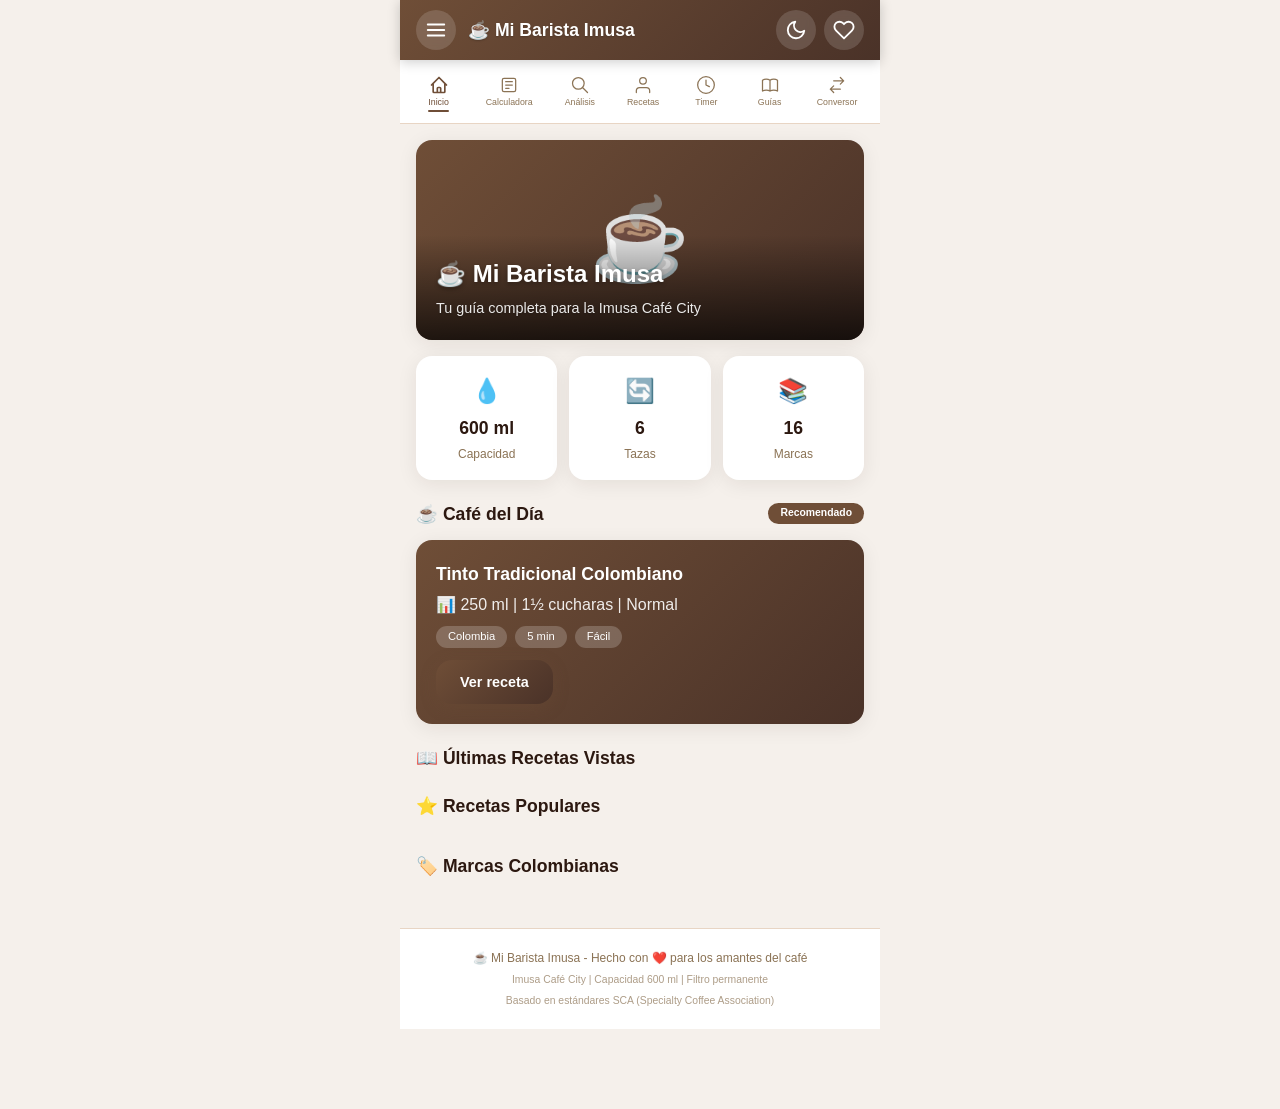
==== commit 88d4656f: "Update index.html" ====
--- a/index.html
+++ b/index.html
@@ -326,62 +326,7 @@
 
                     <div id="scaleResult"></div>
 
-                    <!-- ===== CALCULADORA DE COSTO ===== -->
-                    <div class="cost-calculator" style="margin-top:24px;">
-                        <h3>💰 Calculadora de Costo</h3>
-                        <p class="section-description">Descubre cuánto te cuesta cada taza de café.</p>
-
-                        <div class="form-group">
-                            <label for="costBrand">☕ Marca de café</label>
-                            <select id="costBrand">
-                                <option value="tostao">Tostao</option>
-                                <option value="juan-valdez">Juan Valdez</option>
-                                <option value="colina-balanceado">Colina Balanceado</option>
-                                <option value="sello-rojo">Sello Rojo</option>
-                                <option value="buendia-instant">Buendía Instantáneo</option>
-                                <option value="nescafe">Nescafé</option>
-                                <option value="colcafe">Colcafé</option>
-                                <option value="aguila-roja">Águila Roja</option>
-                                <option value="oma">Oma</option>
-                                <option value="matiz">Matiz</option>
-                                <option value="san-alberto">San Alberto</option>
-                                <option value="devocion">Devoción</option>
-                                <option value="amor-perfecto">Amor Perfecto</option>
-                                <option value="cafe-quindio">Café Quindío</option>
-                                <option value="cafe-narino">Café Nariño</option>
-                            </select>
-                        </div>
-
-                        <div class="cost-inputs">
-                            <div class="input-group">
-                                <label>💰 Precio del paquete ($)</label>
-                                <input type="number" id="costPrice" placeholder="Ej: 30000" min="1">
-                            </div>
-                            <div class="input-group">
-                                <label>⚖️ Peso del paquete (g)</label>
-                                <input type="number" id="costWeight" placeholder="Ej: 340" min="1">
-                            </div>
-                            <div class="input-group">
-                                <label>🥄 Cantidad usada (cucharadas)</label>
-                                <input type="number" id="costSpoons" placeholder="Ej: 1.5" min="0.5" step="0.25">
-                                <span class="input-hint">1 cuchara IMUSA = 7g</span>
-                            </div>
-                        </div>
-                        <button id="calculateCost" class="btn-primary">🧮 Calcular</button>
-                        <div id="costResult"></div>
-                    </div>
-
-                    <div class="spoon-tip" style="margin-top:16px;">
-                        <div class="tip-content">
-                            <span class="tip-icon">🥄</span>
-                            <div>
-                                <strong>1 cuchara dosificadora IMUSA = 7 gramos</strong>
-                                <p class="tip-text">La cuchara provista con tu cafetera Imusa tiene una capacidad de 7g de café molido de granulometría media.</p>
-                            </div>
-                        </div>
-                    </div>
-                </div>
-            </section>
+                    
 
             <!-- ========== RECETAS ========== -->
             <section id="recipes" class="section" role="tabpanel" aria-label="Recetas">
--- a/css/style.css
+++ b/css/style.css
@@ -1,14 +1,8 @@
 /* ========================================
    ☕ MI BARISTA IMUSA - ESTILOS COMPLETOS
-   Basado en Material Design 3
-   Modo oscuro/claro, responsive, animaciones
    ======================================== */
 
-/* ========================================
-   VARIABLES Y RESET
-   ======================================== */
 :root {
-    /* Light Theme */
     --bg-primary: #f5f0eb;
     --bg-secondary: #ffffff;
     --bg-card: #ffffff;
@@ -17,10 +11,8 @@
     --text-secondary: #5c4033;
     --text-muted: #8b7355;
     --border-color: #e8d5c4;
-    --shadow-color: rgba(44, 24, 16, 0.1);
     --shadow: 0 4px 20px rgba(44, 24, 16, 0.08);
     --shadow-hover: 0 8px 32px rgba(44, 24, 16, 0.15);
-    --shadow-inset: inset 0 2px 4px rgba(44, 24, 16, 0.04);
     --accent-color: #6F4E37;
     --accent-light: #8B6B4F;
     --accent-dark: #4A3228;
@@ -28,12 +20,9 @@
     --danger-color: #b33c3c;
     --warning-color: #c49a3b;
     --gradient-primary: linear-gradient(135deg, #6F4E37, #4A3228);
-    --gradient-accent: linear-gradient(135deg, #8B6B4F, #6F4E37);
     --radius: 16px;
     --radius-sm: 8px;
-    --radius-xs: 4px;
     --transition: all 0.3s cubic-bezier(0.4, 0, 0.2, 1);
-    --font-family: -apple-system, BlinkMacSystemFont, 'Segoe UI', Roboto, Oxygen, Ubuntu, sans-serif;
     --header-height: 60px;
     --nav-height: 64px;
     --max-width: 480px;
@@ -48,86 +37,46 @@
     --text-secondary: #d4c5b8;
     --text-muted: #a08878;
     --border-color: #4a382e;
-    --shadow-color: rgba(0, 0, 0, 0.3);
     --shadow: 0 4px 20px rgba(0, 0, 0, 0.3);
     --shadow-hover: 0 8px 32px rgba(0, 0, 0, 0.4);
-    --shadow-inset: inset 0 2px 4px rgba(0, 0, 0, 0.3);
     --accent-color: #8B6B4F;
     --accent-light: #A0806A;
     --accent-dark: #6F4E37;
 }
 
-/* Reset */
-* {
-    margin: 0;
-    padding: 0;
-    box-sizing: border-box;
-    -webkit-tap-highlight-color: transparent;
-}
-
-html {
-    font-size: 16px;
-    scroll-behavior: smooth;
-    -webkit-text-size-adjust: 100%;
-}
-
+* { margin: 0; padding: 0; box-sizing: border-box; -webkit-tap-highlight-color: transparent; }
+html { font-size: 16px; scroll-behavior: smooth; }
 body {
-    font-family: var(--font-family);
+    font-family: -apple-system, BlinkMacSystemFont, 'Segoe UI', Roboto, sans-serif;
     background-color: var(--bg-primary);
     color: var(--text-primary);
     line-height: 1.6;
-    transition: background-color 0.3s ease, color 0.3s ease;
+    transition: background-color 0.3s ease;
     overflow-x: hidden;
     min-height: 100vh;
-    padding-bottom: env(safe-area-inset-bottom);
-}
-
-/* ========================================
-   SCROLLBAR
-   ======================================== */
-::-webkit-scrollbar {
-    width: 6px;
-    height: 6px;
-}
-::-webkit-scrollbar-track {
-    background: var(--bg-primary);
-}
-::-webkit-scrollbar-thumb {
-    background: var(--accent-light);
-    border-radius: 3px;
-}
-::-webkit-scrollbar-thumb:hover {
-    background: var(--accent-color);
-}
-
-/* ========================================
-   APP SHELL
-   ======================================== */
+}
+
 #app {
     max-width: var(--max-width);
     margin: 0 auto;
     min-height: 100vh;
     background-color: var(--bg-primary);
-    position: relative;
     padding-bottom: calc(80px + env(safe-area-inset-bottom));
     transition: background-color 0.3s ease;
 }
 
-/* ========================================
-   HEADER
-   ======================================== */
+/* HEADER */
 .app-header {
     background: var(--gradient-primary);
     padding: 12px 16px;
     position: sticky;
     top: 0;
     z-index: 1000;
-    box-shadow: 0 2px 12px rgba(0, 0, 0, 0.2);
+    box-shadow: 0 2px 12px rgba(0,0,0,0.2);
     height: var(--header-height);
     display: flex;
     align-items: center;
 }
-
 .header-content {
     display: flex;
     justify-content: space-between;
@@ -136,34 +85,11 @@
     max-width: var(--max-width);
     margin: 0 auto;
 }
-
-.header-left {
-    display: flex;
-    align-items: center;
-    gap: 12px;
-    flex: 1;
-    min-width: 0;
-}
-
-.app-title {
-    color: #fff;
-    font-weight: 700;
-    font-size: 1.1rem;
-    letter-spacing: -0.5px;
-    text-shadow: 0 1px 2px rgba(0, 0, 0, 0.2);
-    white-space: nowrap;
-    overflow: hidden;
-    text-overflow: ellipsis;
-}
-
-.header-right {
-    display: flex;
-    gap: 8px;
-    flex-shrink: 0;
-}
-
+.header-left { display: flex; align-items: center; gap: 12px; flex: 1; min-width: 0; }
+.app-title { color: #fff; font-weight: 700; font-size: 1.1rem; text-shadow: 0 1px 2px rgba(0,0,0,0.2); white-space: nowrap; overflow: hidden; text-overflow: ellipsis; }
+.header-right { display: flex; gap: 8px; flex-shrink: 0; }
 .icon-btn {
-    background: rgba(255, 255, 255, 0.15);
+    background: rgba(255,255,255,0.15);
     border: none;
     color: #fff;
     width: 40px;
@@ -175,29 +101,12 @@
     cursor: pointer;
     transition: var(--transition);
     backdrop-filter: blur(4px);
-    -webkit-backdrop-filter: blur(4px);
-    flex-shrink: 0;
-}
-
-.icon-btn:hover,
-.icon-btn:focus-visible {
-    background: rgba(255, 255, 255, 0.25);
-    transform: scale(1.05);
-}
-.icon-btn:active {
-    transform: scale(0.95);
-}
-.icon-btn svg {
-    width: 22px;
-    height: 22px;
-    stroke: currentColor;
-    stroke-width: 2;
-    fill: none;
-}
-
-/* ========================================
-   MAIN NAVIGATION
-   ======================================== */
+}
+.icon-btn:hover { background: rgba(255,255,255,0.25); transform: scale(1.05); }
+.icon-btn:active { transform: scale(0.95); }
+.icon-btn svg { width: 22px; height: 22px; stroke: currentColor; stroke-width: 2; fill: none; }
+
+/* NAV */
 .main-nav {
     background: var(--bg-secondary);
     border-bottom: 1px solid var(--border-color);
@@ -206,12 +115,11 @@
     z-index: 999;
     overflow-x: auto;
     -webkit-overflow-scrolling: touch;
-    transition: background-color 0.3s ease, border-color 0.3s ease;
     height: var(--nav-height);
     display: flex;
     align-items: center;
-}
-
+    transition: background-color 0.3s ease;
+}
 .nav-scroll {
     display: flex;
     padding: 4px 8px;
@@ -220,7 +128,6 @@
     width: 100%;
     justify-content: space-around;
 }
-
 .nav-item {
     display: flex;
     flex-direction: column;
@@ -241,32 +148,11 @@
     flex-shrink: 0;
     position: relative;
 }
-
-.nav-item svg {
-    width: 20px;
-    height: 20px;
-    stroke-width: 1.5;
-    transition: var(--transition);
-}
-
-.nav-item span {
-    font-size: 0.55rem;
-    line-height: 1.2;
-    letter-spacing: 0.3px;
-}
-
-.nav-item:hover {
-    color: var(--text-secondary);
-    background: rgba(111, 78, 55, 0.05);
-}
-
-.nav-item.active {
-    color: var(--accent-color);
-}
-.nav-item.active svg {
-    stroke: var(--accent-color);
-    stroke-width: 2;
-}
+.nav-item svg { width: 20px; height: 20px; stroke-width: 1.5; }
+.nav-item span { font-size: 0.55rem; line-height: 1.2; }
+.nav-item:hover { color: var(--text-secondary); background: rgba(111,78,55,0.05); }
+.nav-item.active { color: var(--accent-color); }
+.nav-item.active svg { stroke: var(--accent-color); stroke-width: 2; }
 .nav-item.active::after {
     content: '';
     position: absolute;
@@ -278,74 +164,18 @@
     border-radius: 2px;
 }
 
-[data-theme="dark"] .nav-item.active {
-    color: var(--accent-light);
-}
-[data-theme="dark"] .nav-item.active svg {
-    stroke: var(--accent-light);
-}
-
-/* ========================================
-   SECTIONS
-   ======================================== */
-.section {
-    display: none;
-    padding: 16px 16px 32px;
-    animation: fadeIn 0.4s ease;
-}
-
-.section.active {
-    display: block;
-}
-
-@keyframes fadeIn {
-    from {
-        opacity: 0;
-        transform: translateY(12px);
-    }
-    to {
-        opacity: 1;
-        transform: translateY(0);
-    }
-}
-
-/* ========================================
-   SECTION HEADERS & DESCRIPTIONS
-   ======================================== */
-.section-header {
-    display: flex;
-    justify-content: space-between;
-    align-items: center;
-    margin: 20px 0 12px;
-}
-
-.section-header h2 {
-    font-size: 1.1rem;
-    font-weight: 600;
-    color: var(--text-primary);
-}
-
-.section-description {
-    color: var(--text-muted);
-    font-size: 0.85rem;
-    margin-bottom: 16px;
-    line-height: 1.6;
-}
-
-.badge {
-    background: var(--accent-color);
-    color: #fff;
-    padding: 2px 12px;
-    border-radius: 20px;
-    font-size: 0.65rem;
-    font-weight: 600;
-    letter-spacing: 0.3px;
-}
-
-/* ========================================
-   CARDS & CONTAINERS
-   ======================================== */
-.section-container {
+/* SECTIONS */
+.section { display: none; padding: 16px; animation: fadeIn 0.4s ease; }
+.section.active { display: block; }
+@keyframes fadeIn { from { opacity: 0; transform: translateY(12px); } to { opacity: 1; transform: translateY(0); } }
+
+.section-header { display: flex; justify-content: space-between; align-items: center; margin: 20px 0 12px; }
+.section-header h2 { font-size: 1.1rem; font-weight: 600; color: var(--text-primary); }
+.section-description { color: var(--text-muted); font-size: 0.85rem; margin-bottom: 16px; line-height: 1.6; }
+.badge { background: var(--accent-color); color: #fff; padding: 2px 12px; border-radius: 20px; font-size: 0.65rem; font-weight: 600; }
+
+/* CARDS */
+.section-container, .scale-calculator, .cost-calculator {
     background: var(--bg-card);
     border-radius: var(--radius);
     padding: 20px;
@@ -353,1738 +183,304 @@
     box-shadow: var(--shadow);
     transition: var(--transition);
 }
-
-.section-container:hover {
-    box-shadow: var(--shadow-hover);
-}
-
-/* ========================================
-   HERO
-   ======================================== */
-.hero-card {
-    background: var(--bg-card);
-    border-radius: var(--radius);
-    overflow: hidden;
-    box-shadow: var(--shadow);
-    margin-bottom: 16px;
-    transition: var(--transition);
-}
-
-.hero-image {
-    position: relative;
-    width: 100%;
-    height: 200px;
-    background: var(--gradient-primary);
-    overflow: hidden;
-}
-
-.hero-image img {
-    width: 100%;
-    height: 100%;
-    object-fit: cover;
-}
-
-.hero-overlay {
-    position: absolute;
-    bottom: 0;
-    left: 0;
-    right: 0;
-    padding: 20px;
-    background: linear-gradient(transparent, rgba(0, 0, 0, 0.7));
-    color: #fff;
-}
-
-.hero-overlay h1 {
-    font-size: 1.5rem;
-    font-weight: 700;
-    margin-bottom: 4px;
-    text-shadow: 0 2px 4px rgba(0, 0, 0, 0.3);
-}
-
-.hero-overlay p {
-    font-size: 0.9rem;
-    opacity: 0.9;
-    text-shadow: 0 1px 2px rgba(0, 0, 0, 0.3);
-}
-
-/* ========================================
-   QUICK STATS
-   ======================================== */
-.quick-stats {
-    display: grid;
-    grid-template-columns: repeat(3, 1fr);
-    gap: 12px;
-    margin-bottom: 20px;
-}
-
-.stat-card {
-    background: var(--bg-card);
-    border-radius: var(--radius);
-    padding: 16px;
-    text-align: center;
-    box-shadow: var(--shadow);
-    transition: var(--transition);
-}
-
-.stat-card:hover {
-    transform: translateY(-2px);
-    box-shadow: var(--shadow-hover);
-}
-
-.stat-icon {
-    font-size: 1.5rem;
-    display: block;
-    margin-bottom: 4px;
-}
-
-.stat-value {
-    display: block;
-    font-size: 1.1rem;
-    font-weight: 700;
-    color: var(--text-primary);
-}
-
-.stat-label {
-    display: block;
-    font-size: 0.75rem;
-    color: var(--text-muted);
-    margin-top: 2px;
-}
-
-/* ========================================
-   COFFEE OF THE DAY
-   ======================================== */
-.coffee-day-card {
-    background: var(--gradient-accent);
-    border-radius: var(--radius);
-    padding: 20px;
-    color: #fff;
-    margin-bottom: 16px;
-    box-shadow: var(--shadow);
-}
-
-.coffee-day-content h3 {
-    font-size: 1.1rem;
-    font-weight: 600;
-    margin-bottom: 4px;
-}
-
-.coffee-day-content p {
-    opacity: 0.9;
-    margin-bottom: 8px;
-    font-size: 0.9rem;
-}
-
-.coffee-day-tags {
-    display: flex;
-    gap: 8px;
-    flex-wrap: wrap;
-    margin-bottom: 12px;
-}
-
-.coffee-day-tags .tag {
-    background: rgba(255, 255, 255, 0.2);
-    padding: 2px 12px;
-    border-radius: 20px;
-    font-size: 0.7rem;
-    font-weight: 500;
-}
-
-/* ========================================
-   BRANDS SCROLL
-   ======================================== */
-.brands-scroll {
-    display: flex;
-    gap: 8px;
-    overflow-x: auto;
-    padding: 4px 0 8px;
-    -webkit-overflow-scrolling: touch;
-    scroll-snap-type: x mandatory;
-}
-
-.brand-chip {
-    background: var(--bg-secondary);
-    border: 1px solid var(--border-color);
-    border-radius: 24px;
-    padding: 8px 16px;
-    display: flex;
-    align-items: center;
-    gap: 8px;
-    cursor: pointer;
-    transition: var(--transition);
-    flex-shrink: 0;
-    scroll-snap-align: start;
-    font-size: 0.8rem;
-    color: var(--text-secondary);
-    white-space: nowrap;
-}
-
-.brand-chip:hover {
-    border-color: var(--accent-color);
-    background: rgba(111, 78, 55, 0.05);
-}
-
-.brand-chip .brand-name {
-    font-weight: 500;
-}
-
-.brand-chip .brand-intensity {
-    font-size: 0.65rem;
-    color: var(--text-muted);
-    background: var(--bg-primary);
-    padding: 0 8px;
-    border-radius: 12px;
-}
-
-/* ========================================
-   RECIPE GRID & CARDS
-   ======================================== */
-.recipe-grid {
-    display: grid;
-    grid-template-columns: repeat(auto-fill, minmax(140px, 1fr));
-    gap: 12px;
-    margin-bottom: 16px;
-}
-
-.recipe-card {
-    background: var(--bg-card);
-    border-radius: var(--radius);
-    overflow: hidden;
-    box-shadow: var(--shadow);
-    cursor: pointer;
-    transition: var(--transition);
-    position: relative;
-}
-
-.recipe-card:hover {
-    transform: translateY(-4px);
-    box-shadow: var(--shadow-hover);
-}
-
-.recipe-card-image {
-    width: 100%;
-    height: 100px;
-    background: var(--gradient-primary);
-    display: flex;
-    align-items: center;
-    justify-content: center;
-    font-size: 2.5rem;
-}
-
-.recipe-card-content {
-    padding: 12px;
-}
-
-.recipe-card-content h4 {
-    font-size: 0.85rem;
-    font-weight: 600;
-    margin-bottom: 2px;
-    display: -webkit-box;
-    -webkit-line-clamp: 1;
-    -webkit-box-orient: vertical;
-    overflow: hidden;
-}
-
-.recipe-card-content p {
-    font-size: 0.7rem;
-    color: var(--text-muted);
-}
-
+.section-container:hover { box-shadow: var(--shadow-hover); }
+
+/* HERO */
+.hero-card { background: var(--bg-card); border-radius: var(--radius); overflow: hidden; box-shadow: var(--shadow); margin-bottom: 16px; }
+.hero-image { position: relative; width: 100%; height: 200px; overflow: hidden; }
+.hero-overlay { position: absolute; bottom: 0; left: 0; right: 0; padding: 20px; background: linear-gradient(transparent, rgba(0,0,0,0.7)); color: #fff; }
+.hero-overlay h1 { font-size: 1.5rem; font-weight: 700; margin-bottom: 4px; text-shadow: 0 2px 4px rgba(0,0,0,0.3); }
+.hero-overlay p { font-size: 0.9rem; opacity: 0.9; text-shadow: 0 1px 2px rgba(0,0,0,0.3); }
+
+/* STATS */
+.quick-stats { display: grid; grid-template-columns: repeat(3, 1fr); gap: 12px; margin-bottom: 20px; }
+.stat-card { background: var(--bg-card); border-radius: var(--radius); padding: 16px; text-align: center; box-shadow: var(--shadow); transition: var(--transition); }
+.stat-card:hover { transform: translateY(-2px); box-shadow: var(--shadow-hover); }
+.stat-icon { font-size: 1.5rem; display: block; margin-bottom: 4px; }
+.stat-value { display: block; font-size: 1.1rem; font-weight: 700; color: var(--text-primary); }
+.stat-label { display: block; font-size: 0.75rem; color: var(--text-muted); margin-top: 2px; }
+
+/* COFFEE OF DAY */
+.coffee-day-card { background: var(--gradient-primary); border-radius: var(--radius); padding: 20px; color: #fff; margin-bottom: 16px; box-shadow: var(--shadow); }
+.coffee-day-content h3 { font-size: 1.1rem; font-weight: 600; margin-bottom: 4px; }
+.coffee-day-content p { opacity: 0.9; margin-bottom: 8px; }
+.coffee-day-tags { display: flex; gap: 8px; flex-wrap: wrap; margin-bottom: 12px; }
+.coffee-day-tags .tag { background: rgba(255,255,255,0.2); padding: 2px 12px; border-radius: 20px; font-size: 0.7rem; font-weight: 500; }
+
+/* BRANDS */
+.brands-scroll { display: flex; gap: 8px; overflow-x: auto; padding: 4px 0 8px; -webkit-overflow-scrolling: touch; }
+.brand-chip { background: var(--bg-secondary); border: 1px solid var(--border-color); border-radius: 24px; padding: 8px 16px; display: flex; align-items: center; gap: 8px; cursor: pointer; transition: var(--transition); flex-shrink: 0; font-size: 0.8rem; color: var(--text-secondary); white-space: nowrap; }
+.brand-chip:hover { border-color: var(--accent-color); background: rgba(111,78,55,0.05); }
+.brand-chip .brand-name { font-weight: 500; }
+.brand-chip .brand-intensity { font-size: 0.65rem; color: var(--text-muted); background: var(--bg-primary); padding: 0 8px; border-radius: 12px; }
+
+/* RECIPES */
+.recipe-grid { display: grid; grid-template-columns: repeat(auto-fill, minmax(140px, 1fr)); gap: 12px; margin-bottom: 16px; }
+.recipe-card { background: var(--bg-card); border-radius: var(--radius); overflow: hidden; box-shadow: var(--shadow); cursor: pointer; transition: var(--transition); position: relative; }
+.recipe-card:hover { transform: translateY(-4px); box-shadow: var(--shadow-hover); }
+.recipe-card-image { width: 100%; height: 100px; background: var(--gradient-primary); display: flex; align-items: center; justify-content: center; font-size: 2.5rem; }
+.recipe-card-content { padding: 12px; }
+.recipe-card-content h4 { font-size: 0.85rem; font-weight: 600; margin-bottom: 2px; overflow: hidden; text-overflow: ellipsis; white-space: nowrap; }
+.recipe-card-content p { font-size: 0.7rem; color: var(--text-muted); }
 .favorite-btn {
-    position: absolute;
-    top: 8px;
-    right: 8px;
-    background: rgba(0, 0, 0, 0.4);
-    border: none;
-    border-radius: 50%;
-    width: 30px;
-    height: 30px;
-    color: #fff;
-    cursor: pointer;
-    transition: var(--transition);
-    backdrop-filter: blur(4px);
-    -webkit-backdrop-filter: blur(4px);
-    font-size: 0.9rem;
-    display: flex;
-    align-items: center;
-    justify-content: center;
-}
-
-.favorite-btn:hover {
-    transform: scale(1.1);
-}
-
-.favorite-btn.active {
-    color: #ff4757;
-    background: rgba(255, 71, 87, 0.2);
-}
-
-/* ========================================
-   RECIPE LIST (RECENT)
-   ======================================== */
-.recipe-list {
-    display: flex;
-    gap: 12px;
-    overflow-x: auto;
-    padding: 4px 0 8px;
-    -webkit-overflow-scrolling: touch;
-}
-
-.recipe-list .recipe-card {
-    min-width: 130px;
-    flex-shrink: 0;
-}
-
-/* ========================================
-   FORM ELEMENTS
-   ======================================== */
-.form-group {
-    margin-bottom: 20px;
-}
-
-.form-group label {
-    display: block;
-    font-weight: 500;
-    margin-bottom: 8px;
-    color: var(--text-secondary);
-    font-size: 0.9rem;
-}
-
+    position: absolute; top: 8px; right: 8px; background: rgba(0,0,0,0.4); border: none; border-radius: 50%;
+    width: 30px; height: 30px; color: #fff; cursor: pointer; transition: var(--transition); backdrop-filter: blur(4px);
+    font-size: 0.9rem; display: flex; align-items: center; justify-content: center;
+}
+.favorite-btn:hover { transform: scale(1.1); }
+.favorite-btn.active { color: #ff4757; background: rgba(255,71,87,0.2); }
+
+/* FORM */
+.form-group { margin-bottom: 20px; }
+.form-group label { display: block; font-weight: 500; margin-bottom: 8px; color: var(--text-secondary); font-size: 0.9rem; }
 .form-group select {
-    width: 100%;
-    padding: 10px 14px;
-    border: 2px solid var(--border-color);
-    border-radius: var(--radius-sm);
-    background: var(--bg-secondary);
-    color: var(--text-primary);
-    font-size: 0.95rem;
-    transition: var(--transition);
+    width: 100%; padding: 10px 14px; border: 2px solid var(--border-color); border-radius: var(--radius-sm);
+    background: var(--bg-secondary); color: var(--text-primary); font-size: 0.95rem; transition: var(--transition);
     appearance: none;
     background-image: url("data:image/svg+xml,%3Csvg xmlns='http://www.w3.org/2000/svg' width='12' height='8' viewBox='0 0 12 8'%3E%3Cpath d='M1 1l5 5 5-5' stroke='%238b7355' stroke-width='1.5' fill='none' stroke-linecap='round'/%3E%3C/svg%3E");
-    background-repeat: no-repeat;
-    background-position: right 14px center;
-    padding-right: 40px;
-}
-
-.form-group select:focus {
-    outline: none;
-    border-color: var(--accent-color);
-}
-
-.form-group select option {
-    background: var(--bg-secondary);
-    color: var(--text-primary);
-}
-
-/* ========================================
-   WATER PRESETS
-   ======================================== */
-.water-presets {
-    display: flex;
-    flex-wrap: wrap;
-    gap: 6px;
-    margin-bottom: 12px;
-}
-
+    background-repeat: no-repeat; background-position: right 14px center; padding-right: 40px;
+}
+.form-group select:focus { outline: none; border-color: var(--accent-color); }
+
+/* WATER PRESETS */
+.water-presets { display: flex; flex-wrap: wrap; gap: 6px; margin-bottom: 12px; }
 .preset-btn {
-    padding: 6px 12px;
-    background: var(--bg-secondary);
-    border: 1px solid var(--border-color);
-    border-radius: var(--radius-sm);
-    font-size: 0.75rem;
-    cursor: pointer;
-    transition: var(--transition);
-    color: var(--text-secondary);
-    font-weight: 500;
-}
-
-.preset-btn:hover {
-    border-color: var(--accent-light);
-    background: rgba(111, 78, 55, 0.05);
-}
-
-.preset-btn.active {
-    background: var(--accent-color);
-    color: #fff;
-    border-color: var(--accent-color);
-}
-
-/* ========================================
-   RANGE SLIDER
-   ======================================== */
-input[type="range"] {
-    width: 100%;
-    height: 6px;
-    -webkit-appearance: none;
-    appearance: none;
-    background: var(--border-color);
-    border-radius: 3px;
-    outline: none;
-    transition: var(--transition);
-    margin: 8px 0;
-}
-
-input[type="range"]::-webkit-slider-thumb {
-    -webkit-appearance: none;
-    appearance: none;
-    width: 20px;
-    height: 20px;
-    border-radius: 50%;
-    background: var(--accent-color);
-    cursor: pointer;
-    border: 2px solid var(--bg-primary);
-    box-shadow: 0 2px 8px rgba(111, 78, 55, 0.3);
-    transition: var(--transition);
-}
-
-input[type="range"]::-webkit-slider-thumb:hover {
-    transform: scale(1.1);
-}
-
-input[type="range"]::-moz-range-thumb {
-    width: 20px;
-    height: 20px;
-    border-radius: 50%;
-    background: var(--accent-color);
-    cursor: pointer;
-    border: 2px solid var(--bg-primary);
-}
-
-.range-labels {
-    display: flex;
-    justify-content: space-between;
-    font-size: 0.7rem;
-    color: var(--text-muted);
-    margin-top: 4px;
-}
-
-#waterDisplay,
-#scaleWaterDisplay,
-#instantWaterDisplay {
-    font-weight: 600;
-    color: var(--accent-color);
-}
-
-/* ========================================
-   STRENGTH SELECTOR
-   ======================================== */
-.strength-selector {
-    display: flex;
-    gap: 8px;
-    flex-wrap: wrap;
-}
-
+    padding: 6px 12px; background: var(--bg-secondary); border: 1px solid var(--border-color);
+    border-radius: var(--radius-sm); font-size: 0.75rem; cursor: pointer; transition: var(--transition);
+    color: var(--text-secondary); font-weight: 500;
+}
+.preset-btn:hover { border-color: var(--accent-light); background: rgba(111,78,55,0.05); }
+.preset-btn.active { background: var(--accent-color); color: #fff; border-color: var(--accent-color); }
+
+/* RANGE */
+input[type="range"] { width: 100%; height: 6px; -webkit-appearance: none; appearance: none; background: var(--border-color); border-radius: 3px; outline: none; margin: 8px 0; }
+input[type="range"]::-webkit-slider-thumb { -webkit-appearance: none; appearance: none; width: 20px; height: 20px; border-radius: 50%; background: var(--accent-color); cursor: pointer; border: 2px solid var(--bg-primary); box-shadow: 0 2px 8px rgba(111,78,55,0.3); }
+input[type="range"]::-moz-range-thumb { width: 20px; height: 20px; border-radius: 50%; background: var(--accent-color); cursor: pointer; border: 2px solid var(--bg-primary); }
+.range-labels { display: flex; justify-content: space-between; font-size: 0.7rem; color: var(--text-muted); margin-top: 4px; }
+#waterDisplay, #scaleWaterDisplay, #instantWaterDisplay { font-weight: 600; color: var(--accent-color); }
+
+/* STRENGTH */
+.strength-selector { display: flex; gap: 8px; flex-wrap: wrap; }
 .strength-btn {
-    flex: 1;
-    min-width: 80px;
-    padding: 10px 12px;
-    border: 2px solid var(--border-color);
-    border-radius: var(--radius-sm);
-    background: var(--bg-secondary);
-    cursor: pointer;
-    transition: var(--transition);
-    font-weight: 500;
-    color: var(--text-secondary);
-    text-align: center;
-    font-size: 0.85rem;
-}
-
-.strength-btn:hover {
-    border-color: var(--accent-light);
-}
-
-.strength-btn.active {
-    background: var(--accent-color);
-    color: #fff;
-    border-color: var(--accent-color);
-}
-
-.strength-description {
-    font-size: 0.8rem;
-    color: var(--text-muted);
-    margin-top: 8px;
-    padding: 8px 12px;
-    background: var(--bg-input);
-    border-radius: var(--radius-sm);
-    border-left: 3px solid var(--accent-color);
-}
-
-/* ========================================
-   CALCULATOR RESULTS
-   ======================================== */
-.calculator-results {
-    display: grid;
-    grid-template-columns: repeat(2, 1fr);
-    gap: 12px;
-    margin: 16px 0;
-}
-
-.result-card {
-    background: var(--bg-card);
-    border-radius: var(--radius);
-    padding: 14px 16px;
-    text-align: center;
-    box-shadow: var(--shadow-inset);
-    border: 1px solid var(--border-color);
-    transition: var(--transition);
-}
-
-.result-card:hover {
-    transform: translateY(-2px);
-    box-shadow: var(--shadow);
-}
-
-.result-label {
-    display: block;
-    font-size: 0.65rem;
-    color: var(--text-muted);
-    font-weight: 500;
-    text-transform: uppercase;
-    letter-spacing: 0.5px;
-}
-
-.result-value {
-    display: block;
-    font-size: 1.1rem;
-    font-weight: 700;
-    color: var(--text-primary);
-    margin: 4px 0;
-}
-
-.result-sub {
-    display: block;
-    font-size: 0.65rem;
-    color: var(--text-muted);
-}
-
-/* ========================================
-   DYNAMIC TIP
-   ======================================== */
-.dynamic-tip {
-    padding: 12px 16px;
-    background: var(--bg-input);
-    border-radius: var(--radius-sm);
-    border-left: 3px solid var(--warning-color);
-    font-size: 0.85rem;
-    color: var(--text-secondary);
-    margin: 12px 0;
-    transition: all 0.3s ease;
-}
-
-/* ========================================
-   CUSTOM CALCULATOR
-   ======================================== */
-.custom-calculator,
-.instant-calculator {
-    background: var(--bg-card);
-    border-radius: var(--radius);
-    padding: 16px;
-    margin-top: 16px;
-    box-shadow: var(--shadow-inset);
-    border: 1px solid var(--border-color);
-}
-
-.custom-calculator h3,
-.instant-calculator h3 {
-    font-size: 1rem;
-    margin-bottom: 8px;
-}
-
-.custom-input-group {
-    display: flex;
-    gap: 12px;
-    flex-wrap: wrap;
-}
-
-.custom-input-group input {
-    flex: 1;
-    min-width: 120px;
-    padding: 10px 14px;
-    border: 2px solid var(--border-color);
-    border-radius: var(--radius-sm);
-    background: var(--bg-secondary);
-    color: var(--text-primary);
-    font-size: 1rem;
-    transition: var(--transition);
-}
-
-.custom-input-group input:focus {
-    outline: none;
-    border-color: var(--accent-color);
-}
-
-.custom-result {
-    margin-top: 12px;
-    padding: 12px 16px;
-    background: var(--bg-input);
-    border-radius: var(--radius-sm);
-    text-align: center;
-    color: var(--text-secondary);
-    min-height: 50px;
-    display: flex;
-    align-items: center;
-    justify-content: center;
-}
-
-/* ========================================
-   SCALE CALCULATOR (BÁSCULA)
-   ======================================== */
-.scale-calculator {
-    background: var(--bg-card);
-    border-radius: var(--radius);
-    padding: 20px;
-    margin: 16px 0;
-    box-shadow: var(--shadow);
-}
-
-.scale-input-group {
-    display: flex;
-    flex-wrap: wrap;
-    gap: 12px;
-    align-items: flex-end;
-}
-
-.scale-input-group .input-wrapper {
-    flex: 1;
-    min-width: 180px;
-}
-
-.scale-input-group label {
-    display: block;
-    font-weight: 500;
-    font-size: 0.85rem;
-    color: var(--text-secondary);
-    margin-bottom: 4px;
-}
-
-.scale-input-group input {
-    width: 100%;
-    padding: 10px 14px;
-    border: 2px solid var(--border-color);
-    border-radius: var(--radius-sm);
-    background: var(--bg-secondary);
-    color: var(--text-primary);
-    font-size: 1rem;
-    transition: var(--transition);
-}
-
-.scale-input-group input:focus {
-    outline: none;
-    border-color: var(--accent-color);
-}
-
-.scale-input-group .input-hint {
-    display: block;
-    font-size: 0.7rem;
-    color: var(--text-muted);
-    margin-top: 4px;
-}
-
-/* ========================================
-   COST CALCULATOR
-   ======================================== */
-.cost-calculator {
-    background: var(--bg-card);
-    border-radius: var(--radius);
-    padding: 20px;
-    margin: 16px 0;
-    box-shadow: var(--shadow);
-}
-
-.cost-inputs {
-    display: grid;
-    grid-template-columns: repeat(auto-fit, minmax(140px, 1fr));
-    gap: 12px;
-    margin: 12px 0;
-}
-
-.cost-inputs .input-group {
-    display: flex;
-    flex-direction: column;
-    gap: 4px;
-}
-
-.cost-inputs label {
-    font-size: 0.75rem;
-    font-weight: 500;
-    color: var(--text-muted);
-}
-
-.cost-inputs input {
-    padding: 8px 12px;
-    border: 2px solid var(--border-color);
-    border-radius: var(--radius-sm);
-    background: var(--bg-secondary);
-    color: var(--text-primary);
-    font-size: 0.95rem;
-    transition: var(--transition);
-}
-
-.cost-inputs input:focus {
-    outline: none;
-    border-color: var(--accent-color);
-}
-
-.cost-inputs .input-hint {
-    font-size: 0.65rem;
-    color: var(--text-muted);
-}
-
-/* ========================================
-   ANALYSIS RESULT CARDS
-   ======================================== */
-.analysis-card {
-    background: var(--bg-card);
-    border-radius: var(--radius);
-    padding: 20px;
-    margin-top: 16px;
-    border: 1px solid var(--border-color);
-    animation: slideUp 0.4s ease;
-    box-shadow: var(--shadow);
-}
-
-@keyframes slideUp {
-    from {
-        opacity: 0;
-        transform: translateY(20px);
-    }
-    to {
-        opacity: 1;
-        transform: translateY(0);
-    }
-}
-
-.analysis-status {
-    font-size: 1.2rem;
-    font-weight: 600;
-    margin-bottom: 12px;
-    padding: 8px 16px;
-    border-radius: var(--radius-sm);
-    background: var(--bg-input);
-    border-left: 4px solid var(--accent-color);
-}
-
-.analysis-status.success {
-    border-left-color: var(--success-color);
-}
-.analysis-status.warning {
-    border-left-color: var(--warning-color);
-}
-.analysis-status.info {
-    border-left-color: var(--accent-color);
-}
-
-.analysis-info {
-    display: grid;
-    grid-template-columns: repeat(auto-fit, minmax(130px, 1fr));
-    gap: 8px;
-    margin: 12px 0;
-}
-
-.info-item {
-    background: var(--bg-input);
-    padding: 10px 12px;
-    border-radius: var(--radius-sm);
-    text-align: center;
-}
-
-.info-label {
-    display: block;
-    font-size: 0.6rem;
-    color: var(--text-muted);
-    text-transform: uppercase;
-    letter-spacing: 0.5px;
-}
-
-.info-value {
-    display: block;
-    font-size: 0.95rem;
-    font-weight: 600;
-    color: var(--text-primary);
-    margin-top: 2px;
-}
-
-/* Strength Bar */
-.strength-bar-container {
-    width: 100%;
-    height: 8px;
-    background: var(--border-color);
-    border-radius: 4px;
-    overflow: hidden;
-    margin: 12px 0;
-}
-
-.strength-fill {
-    height: 100%;
-    background: linear-gradient(90deg, #8B6B4F, #6F4E37, #4A3228);
-    border-radius: 4px;
-    transition: width 0.8s cubic-bezier(0.4, 0, 0.2, 1);
-}
-
-.strength-labels {
-    display: flex;
-    justify-content: space-between;
-    font-size: 0.6rem;
-    color: var(--text-muted);
-    margin-bottom: 8px;
-}
-
-/* Analysis Message */
-.analysis-message {
-    padding: 12px 16px;
-    background: var(--bg-input);
-    border-radius: var(--radius-sm);
-    margin: 12px 0;
-    border-left: 3px solid var(--accent-color);
-    font-size: 0.9rem;
-    line-height: 1.6;
-}
-
-/* Comparison */
-.analysis-compare {
-    display: flex;
-    align-items: center;
-    justify-content: space-around;
-    padding: 12px 0;
-    gap: 8px;
-    background: var(--bg-input);
-    border-radius: var(--radius-sm);
-    margin: 12px 0;
-    flex-wrap: wrap;
-}
-
-.compare-item {
-    text-align: center;
-    flex: 1;
-    padding: 8px;
-    min-width: 80px;
-}
-
-.compare-label {
-    display: block;
-    font-size: 0.6rem;
-    color: var(--text-muted);
-    text-transform: uppercase;
-    letter-spacing: 0.5px;
-}
-
-.compare-value {
-    display: block;
-    font-size: 1.1rem;
-    font-weight: 700;
-    color: var(--text-primary);
-}
-
-.compare-sub {
-    display: block;
-    font-size: 0.7rem;
-    color: var(--text-muted);
-}
-
-.compare-item.recommended .compare-value {
-    color: var(--success-color);
-}
-
-.compare-arrow {
-    font-size: 1.2rem;
-    color: var(--text-muted);
-    padding: 0 4px;
-}
-
-.analysis-diff {
-    display: flex;
-    justify-content: center;
-    gap: 16px;
-    padding: 8px 12px;
-    background: var(--bg-input);
-    border-radius: var(--radius-sm);
-    font-size: 0.8rem;
-    color: var(--text-secondary);
-    margin-top: 8px;
-    flex-wrap: wrap;
-}
-
-.analysis-sugar {
-    display: flex;
-    justify-content: space-between;
-    padding: 10px 16px;
-    background: var(--bg-input);
-    border-radius: var(--radius-sm);
-    margin-top: 12px;
-    font-size: 0.85rem;
-    flex-wrap: wrap;
-    gap: 4px;
-}
-
-.analysis-sugar span:last-child {
-    font-weight: 600;
-    color: var(--accent-color);
-}
-
-.analysis-tip {
-    margin-top: 12px;
-    padding: 10px 14px;
-    background: rgba(111, 78, 55, 0.08);
-    border-radius: var(--radius-sm);
-    font-size: 0.8rem;
-    color: var(--text-secondary);
-    border: 1px dashed var(--border-color);
-}
-
-/* Cost Grid */
-.cost-grid {
-    display: grid;
-    grid-template-columns: repeat(auto-fit, minmax(120px, 1fr));
-    gap: 12px;
-}
-
-.cost-item {
-    background: var(--bg-input);
-    padding: 12px;
-    border-radius: var(--radius-sm);
-    text-align: center;
-}
-
-.cost-label {
-    display: block;
-    font-size: 0.6rem;
-    color: var(--text-muted);
-    text-transform: uppercase;
-    letter-spacing: 0.5px;
-}
-
-.cost-value {
-    display: block;
-    font-size: 1.1rem;
-    font-weight: 700;
-    color: var(--accent-color);
-    margin-top: 4px;
-}
-
-/* Spoon Tip */
-.spoon-tip {
-    background: var(--bg-card);
-    border-radius: var(--radius);
-    padding: 16px 20px;
-    border-left: 4px solid var(--accent-color);
-    margin: 12px 0;
-    box-shadow: var(--shadow);
-}
-
-.tip-content {
-    display: flex;
-    gap: 12px;
-    align-items: flex-start;
-}
-
-.tip-icon {
-    font-size: 1.5rem;
-    line-height: 1;
-    flex-shrink: 0;
-}
-
-.tip-content strong {
-    display: block;
-    font-size: 0.95rem;
-    color: var(--text-primary);
-}
-
-.tip-text {
-    font-size: 0.8rem;
-    color: var(--text-muted);
-    margin-top: 2px;
-}
-
-/* ========================================
-   RECIPES SECTION
-   ======================================== */
-.recipes-header {
-    display: flex;
-    flex-direction: column;
-    gap: 12px;
-    margin-bottom: 16px;
-}
-
-.recipes-header h2 {
-    font-size: 1.3rem;
-}
-
-.search-box input {
-    width: 100%;
-    padding: 10px 14px;
-    border: 2px solid var(--border-color);
-    border-radius: var(--radius);
-    background: var(--bg-secondary);
-    color: var(--text-primary);
-    font-size: 0.9rem;
-    transition: var(--transition);
-}
-
-.search-box input:focus {
-    outline: none;
-    border-color: var(--accent-color);
-}
-.search-box input::placeholder {
-    color: var(--text-muted);
-}
-
-/* Filters */
-.filter-section {
-    margin-bottom: 12px;
-    overflow-x: auto;
-    -webkit-overflow-scrolling: touch;
-}
-
-.filter-scroll {
-    display: flex;
-    gap: 8px;
-    padding: 4px 0;
-}
-
-.filter-btn {
-    padding: 6px 14px;
-    border: 1px solid var(--border-color);
-    border-radius: 20px;
-    background: var(--bg-secondary);
-    color: var(--text-secondary);
-    font-size: 0.7rem;
-    cursor: pointer;
-    white-space: nowrap;
-    transition: var(--transition);
-    font-weight: 500;
-}
-
-.filter-btn:hover {
-    border-color: var(--accent-light);
-}
-
-.filter-btn.active {
-    background: var(--accent-color);
-    color: #fff;
-    border-color: var(--accent-color);
-}
-
-/* Category Tabs */
-.category-tabs {
-    display: flex;
-    gap: 8px;
-    overflow-x: auto;
-    -webkit-overflow-scrolling: touch;
-    padding: 4px 0;
-    margin-bottom: 16px;
-}
-
-.category-tab {
-    padding: 6px 14px;
-    border: none;
-    border-radius: 20px;
-    background: var(--bg-secondary);
-    color: var(--text-secondary);
-    font-size: 0.7rem;
-    cursor: pointer;
-    white-space: nowrap;
-    transition: var(--transition);
-    font-weight: 500;
-    border: 1px solid var(--border-color);
-}
-
-.category-tab:hover {
-    background: var(--border-color);
-}
-
-.category-tab.active {
-    background: var(--accent-color);
-    color: #fff;
-    border-color: var(--accent-color);
-}
-
-/* ========================================
-   MODAL
-   ======================================== */
-.modal {
-    display: none;
-    position: fixed;
-    top: 0;
-    left: 0;
-    right: 0;
-    bottom: 0;
-    background: rgba(0, 0, 0, 0.6);
-    z-index: 2000;
-    padding: 20px;
-    align-items: flex-end;
-    justify-content: center;
-    backdrop-filter: blur(4px);
-    -webkit-backdrop-filter: blur(4px);
-}
-
-.modal.active {
-    display: flex;
-}
-
-.modal-content {
-    background: var(--bg-secondary);
-    border-radius: var(--radius) var(--radius) 0 0;
-    max-width: var(--max-width);
-    width: 100%;
-    max-height: 90vh;
-    overflow-y: auto;
-    padding: 20px;
-    animation: slideUp 0.3s ease;
-}
-
-@keyframes slideUp {
-    from {
-        transform: translateY(100%);
-        opacity: 0;
-    }
-    to {
-        transform: translateY(0);
-        opacity: 1;
-    }
-}
-
-.modal-close {
-    position: sticky;
-    top: 0;
-    float: right;
-    background: var(--bg-secondary);
-    border: none;
-    font-size: 1.5rem;
-    color: var(--text-secondary);
-    cursor: pointer;
-    padding: 4px 8px;
-    border-radius: 50%;
-    transition: var(--transition);
-    z-index: 1;
-}
-
-.modal-close:hover {
-    background: var(--border-color);
-}
-
-/* Recipe Detail */
-.recipe-detail-header {
-    text-align: center;
-    margin-bottom: 16px;
-}
-
-.recipe-detail-icon {
-    font-size: 2.5rem;
-    display: block;
-    margin-bottom: 4px;
-}
-
-.recipe-detail-header h2 {
-    font-size: 1.2rem;
-    font-weight: 700;
-}
-
-.recipe-meta {
-    display: flex;
-    justify-content: center;
-    gap: 12px;
-    font-size: 0.8rem;
-    color: var(--text-muted);
-    margin-top: 4px;
-}
-
-.recipe-detail-section {
-    margin: 16px 0;
-}
-
-.recipe-detail-section h3 {
-    font-size: 0.95rem;
-    font-weight: 600;
-    margin-bottom: 8px;
-    color: var(--text-secondary);
-}
-
-.recipe-detail-section ul,
-.recipe-detail-section ol {
-    padding-left: 20px;
-    color: var(--text-secondary);
-    font-size: 0.9rem;
-    line-height: 1.8;
-}
-
-.recipe-detail-section li {
-    margin-bottom: 4px;
-}
-
-.recipe-actions {
-    display: flex;
-    flex-wrap: wrap;
-    gap: 8px;
-    margin-top: 16px;
-    justify-content: center;
-}
-
-.recipe-actions .btn-primary,
-.recipe-actions .btn-secondary {
-    flex: 1;
-    min-width: 120px;
-    text-align: center;
-}
-
-/* ========================================
-   TIMER
-   ======================================== */
-.timer-container {
-    text-align: center;
-    padding: 16px 0;
-}
-
-.timer-display {
-    font-size: 4rem;
-    font-weight: 700;
-    font-variant-numeric: tabular-nums;
-    color: var(--text-primary);
-    margin: 20px 0;
-    font-family: 'Courier New', monospace;
-    letter-spacing: 2px;
-}
-
-.timer-presets {
-    display: flex;
-    flex-wrap: wrap;
-    gap: 8px;
-    justify-content: center;
-    margin: 16px 0;
-}
-
-.timer-preset {
-    padding: 8px 16px;
-    border: 2px solid var(--border-color);
-    border-radius: var(--radius-sm);
-    background: var(--bg-secondary);
-    color: var(--text-secondary);
-    cursor: pointer;
-    transition: var(--transition);
-    font-size: 0.85rem;
-    font-weight: 500;
-}
-
-.timer-preset:hover {
-    border-color: var(--accent-light);
-}
-
-.timer-preset.active {
-    background: var(--accent-color);
-    color: #fff;
-    border-color: var(--accent-color);
-}
-
-.timer-controls {
-    display: flex;
-    gap: 12px;
-    justify-content: center;
-    margin-top: 16px;
-    flex-wrap: wrap;
-}
-
-.timer-tip {
-    font-size: 0.8rem;
-    color: var(--text-muted);
-    text-align: center;
-    margin-top: 16px;
-    padding: 8px 12px;
-    background: var(--bg-input);
-    border-radius: var(--radius-sm);
-}
-
-/* ========================================
-   BUTTONS
-   ======================================== */
+    flex: 1; min-width: 80px; padding: 10px 12px; border: 2px solid var(--border-color);
+    border-radius: var(--radius-sm); background: var(--bg-secondary); cursor: pointer; transition: var(--transition);
+    font-weight: 500; color: var(--text-secondary); text-align: center; font-size: 0.85rem;
+}
+.strength-btn:hover { border-color: var(--accent-light); }
+.strength-btn.active { background: var(--accent-color); color: #fff; border-color: var(--accent-color); }
+.strength-description { font-size: 0.8rem; color: var(--text-muted); margin-top: 8px; padding: 8px 12px; background: var(--bg-input); border-radius: var(--radius-sm); border-left: 3px solid var(--accent-color); }
+
+/* RESULTS */
+.calculator-results { display: grid; grid-template-columns: repeat(2, 1fr); gap: 12px; margin: 16px 0; }
+.result-card { background: var(--bg-card); border-radius: var(--radius); padding: 14px 16px; text-align: center; box-shadow: inset 0 2px 4px rgba(44,24,16,0.04); border: 1px solid var(--border-color); transition: var(--transition); }
+.result-card:hover { transform: translateY(-2px); box-shadow: var(--shadow); }
+.result-label { display: block; font-size: 0.65rem; color: var(--text-muted); font-weight: 500; text-transform: uppercase; letter-spacing: 0.5px; }
+.result-value { display: block; font-size: 1.1rem; font-weight: 700; color: var(--text-primary); margin: 4px 0; }
+.result-sub { display: block; font-size: 0.65rem; color: var(--text-muted); }
+
+/* CUSTOM CALC */
+.custom-calculator, .instant-calculator { background: var(--bg-card); border-radius: var(--radius); padding: 16px; margin-top: 16px; box-shadow: inset 0 2px 4px rgba(44,24,16,0.04); border: 1px solid var(--border-color); }
+.custom-calculator h3, .instant-calculator h3 { font-size: 1rem; margin-bottom: 8px; }
+.custom-input-group { display: flex; gap: 12px; flex-wrap: wrap; }
+.custom-input-group input { flex: 1; min-width: 120px; padding: 10px 14px; border: 2px solid var(--border-color); border-radius: var(--radius-sm); background: var(--bg-secondary); color: var(--text-primary); font-size: 1rem; transition: var(--transition); }
+.custom-input-group input:focus { outline: none; border-color: var(--accent-color); }
+.custom-result { margin-top: 12px; padding: 12px 16px; background: var(--bg-input); border-radius: var(--radius-sm); text-align: center; color: var(--text-secondary); min-height: 50px; display: flex; align-items: center; justify-content: center; }
+
+/* SCALE */
+.scale-input-group { display: flex; flex-wrap: wrap; gap: 12px; align-items: flex-end; }
+.scale-input-group .input-wrapper { flex: 1; min-width: 180px; }
+.scale-input-group label { display: block; font-weight: 500; font-size: 0.85rem; color: var(--text-secondary); margin-bottom: 4px; }
+.scale-input-group input { width: 100%; padding: 10px 14px; border: 2px solid var(--border-color); border-radius: var(--radius-sm); background: var(--bg-secondary); color: var(--text-primary); font-size: 1rem; transition: var(--transition); }
+.scale-input-group input:focus { outline: none; border-color: var(--accent-color); }
+.scale-input-group .input-hint { display: block; font-size: 0.7rem; color: var(--text-muted); margin-top: 4px; }
+#analyzeScale { align-self: center; padding: 10px 24px; }
+
+/* COST */
+.cost-inputs { display: grid; grid-template-columns: repeat(auto-fit, minmax(140px, 1fr)); gap: 12px; margin: 12px 0; }
+.cost-inputs .input-group { display: flex; flex-direction: column; gap: 4px; }
+.cost-inputs label { font-size: 0.75rem; font-weight: 500; color: var(--text-muted); }
+.cost-inputs input { padding: 8px 12px; border: 2px solid var(--border-color); border-radius: var(--radius-sm); background: var(--bg-secondary); color: var(--text-primary); font-size: 0.95rem; transition: var(--transition); }
+.cost-inputs input:focus { outline: none; border-color: var(--accent-color); }
+.cost-inputs .input-hint { font-size: 0.65rem; color: var(--text-muted); }
+.cost-grid { display: grid; grid-template-columns: repeat(auto-fit, minmax(120px, 1fr)); gap: 12px; }
+.cost-item { background: var(--bg-input); padding: 12px; border-radius: var(--radius-sm); text-align: center; }
+.cost-label { display: block; font-size: 0.6rem; color: var(--text-muted); text-transform: uppercase; letter-spacing: 0.5px; }
+.cost-value { display: block; font-size: 1.1rem; font-weight: 700; color: var(--accent-color); margin-top: 4px; }
+
+/* ANALYSIS RESULT */
+.analysis-card { background: var(--bg-card); border-radius: var(--radius); padding: 20px; margin-top: 16px; border: 1px solid var(--border-color); animation: slideUp 0.4s ease; box-shadow: var(--shadow); }
+@keyframes slideUp { from { opacity: 0; transform: translateY(20px); } to { opacity: 1; transform: translateY(0); } }
+.analysis-status { font-size: 1.2rem; font-weight: 600; margin-bottom: 12px; padding: 8px 16px; border-radius: var(--radius-sm); background: var(--bg-input); border-left: 4px solid var(--accent-color); }
+.analysis-status.success { border-left-color: var(--success-color); }
+.analysis-status.warning { border-left-color: var(--warning-color); }
+.analysis-info { display: grid; grid-template-columns: repeat(auto-fit, minmax(130px, 1fr)); gap: 8px; margin: 12px 0; }
+.info-item { background: var(--bg-input); padding: 10px 12px; border-radius: var(--radius-sm); text-align: center; }
+.info-label { display: block; font-size: 0.6rem; color: var(--text-muted); text-transform: uppercase; letter-spacing: 0.5px; }
+.info-value { display: block; font-size: 0.95rem; font-weight: 600; color: var(--text-primary); margin-top: 2px; }
+
+/* STRENGTH BAR */
+.strength-bar-container { width: 100%; height: 8px; background: var(--border-color); border-radius: 4px; overflow: hidden; margin: 12px 0; }
+.strength-fill { height: 100%; background: linear-gradient(90deg, #8B6B4F, #6F4E37, #4A3228); border-radius: 4px; transition: width 0.8s cubic-bezier(0.4,0,0.2,1); }
+.strength-labels { display: flex; justify-content: space-between; font-size: 0.6rem; color: var(--text-muted); margin-bottom: 8px; }
+
+.analysis-message { padding: 12px 16px; background: var(--bg-input); border-radius: var(--radius-sm); margin: 12px 0; border-left: 3px solid var(--accent-color); font-size: 0.9rem; line-height: 1.6; }
+.analysis-compare { display: flex; align-items: center; justify-content: space-around; padding: 12px 0; gap: 8px; background: var(--bg-input); border-radius: var(--radius-sm); margin: 12px 0; flex-wrap: wrap; }
+.compare-item { text-align: center; flex: 1; padding: 8px; min-width: 80px; }
+.compare-label { display: block; font-size: 0.6rem; color: var(--text-muted); text-transform: uppercase; letter-spacing: 0.5px; }
+.compare-value { display: block; font-size: 1.1rem; font-weight: 700; color: var(--text-primary); }
+.compare-sub { display: block; font-size: 0.7rem; color: var(--text-muted); }
+.compare-item.recommended .compare-value { color: var(--success-color); }
+.compare-arrow { font-size: 1.2rem; color: var(--text-muted); padding: 0 4px; }
+.analysis-diff { display: flex; justify-content: center; gap: 16px; padding: 8px 12px; background: var(--bg-input); border-radius: var(--radius-sm); font-size: 0.8rem; color: var(--text-secondary); margin-top: 8px; flex-wrap: wrap; }
+.analysis-sugar { display: flex; justify-content: space-between; padding: 10px 16px; background: var(--bg-input); border-radius: var(--radius-sm); margin-top: 12px; font-size: 0.85rem; flex-wrap: wrap; }
+.analysis-sugar span:last-child { font-weight: 600; color: var(--accent-color); }
+.analysis-tip { margin-top: 12px; padding: 10px 14px; background: rgba(111,78,55,0.08); border-radius: var(--radius-sm); font-size: 0.8rem; color: var(--text-secondary); border: 1px dashed var(--border-color); }
+
+/* SPOON TIP */
+.spoon-tip { background: var(--bg-card); border-radius: var(--radius); padding: 16px 20px; border-left: 4px solid var(--accent-color); margin: 12px 0; box-shadow: var(--shadow); }
+.tip-content { display: flex; gap: 12px; align-items: flex-start; }
+.tip-icon { font-size: 1.5rem; line-height: 1; flex-shrink: 0; }
+.tip-content strong { display: block; font-size: 0.95rem; color: var(--text-primary); }
+.tip-text { font-size: 0.8rem; color: var(--text-muted); margin-top: 2px; }
+
+/* DYNAMIC TIP */
+.dynamic-tip { padding: 12px 16px; background: var(--bg-input); border-radius: var(--radius-sm); border-left: 3px solid var(--warning-color); font-size: 0.85rem; color: var(--text-secondary); margin: 12px 0; }
+
+/* BUTTONS */
 .btn-primary {
-    padding: 10px 24px;
-    background: var(--gradient-primary);
-    color: #fff;
-    border: none;
-    border-radius: var(--radius);
-    font-weight: 600;
-    font-size: 0.9rem;
-    cursor: pointer;
-    transition: var(--transition);
-    box-shadow: 0 4px 16px rgba(111, 78, 55, 0.25);
-    display: inline-flex;
-    align-items: center;
-    justify-content: center;
-    gap: 8px;
-    min-height: 44px;
-}
-
-.btn-primary:hover {
-    transform: translateY(-2px);
-    box-shadow: 0 6px 24px rgba(111, 78, 55, 0.35);
-}
-.btn-primary:active {
-    transform: scale(0.98);
-}
-.btn-primary:disabled {
-    opacity: 0.6;
-    cursor: not-allowed;
-    transform: none;
-}
+    padding: 10px 24px; background: var(--gradient-primary); color: #fff; border: none;
+    border-radius: var(--radius); font-weight: 600; font-size: 0.9rem; cursor: pointer;
+    transition: var(--transition); box-shadow: 0 4px 16px rgba(111,78,55,0.25);
+    display: inline-flex; align-items: center; justify-content: center; gap: 8px; min-height: 44px;
+}
+.btn-primary:hover { transform: translateY(-2px); box-shadow: 0 6px 24px rgba(111,78,55,0.35); }
+.btn-primary:active { transform: scale(0.98); }
+.btn-primary:disabled { opacity: 0.6; cursor: not-allowed; transform: none; }
 
 .btn-secondary {
-    padding: 10px 20px;
-    background: var(--bg-secondary);
-    color: var(--text-secondary);
-    border: 2px solid var(--border-color);
-    border-radius: var(--radius);
-    font-weight: 500;
-    font-size: 0.85rem;
-    cursor: pointer;
-    transition: var(--transition);
-    display: inline-flex;
-    align-items: center;
-    justify-content: center;
-    gap: 8px;
-    min-height: 44px;
-}
-
-.btn-secondary:hover {
-    border-color: var(--accent-light);
-    background: var(--bg-primary);
-}
-.btn-secondary:active {
-    transform: scale(0.98);
-}
-
-/* ========================================
-   GUIDES
-   ======================================== */
-.guides-grid {
-    display: grid;
-    gap: 12px;
-}
-
-.guide-card {
-    background: var(--bg-card);
-    border-radius: var(--radius);
-    padding: 16px 20px;
-    box-shadow: var(--shadow);
-    transition: var(--transition);
-    cursor: pointer;
-    border: 1px solid var(--border-color);
-}
-
-.guide-card:hover {
-    transform: translateX(4px);
-    box-shadow: var(--shadow-hover);
-    border-color: var(--accent-light);
-}
-
-.guide-card h3 {
-    font-size: 0.95rem;
-    margin-bottom: 4px;
-    color: var(--text-primary);
-}
-
-.guide-card p {
-    font-size: 0.8rem;
-    color: var(--text-muted);
-    line-height: 1.5;
-}
-
-/* ========================================
-   CONVERTER
-   ======================================== */
-.converter-container {
-    padding-bottom: 16px;
-}
-
-.converter-container h2 {
-    text-align: center;
-    margin-bottom: 16px;
-}
-
-.converter-form {
-    background: var(--bg-card);
-    border-radius: var(--radius);
-    padding: 20px;
-    box-shadow: var(--shadow);
-}
-
-.converter-form select {
-    width: 100%;
-    padding: 10px 14px;
-    border: 2px solid var(--border-color);
-    border-radius: var(--radius-sm);
-    background: var(--bg-secondary);
-    color: var(--text-primary);
-    font-size: 0.95rem;
-    transition: var(--transition);
-    appearance: none;
-    background-image: url("data:image/svg+xml,%3Csvg xmlns='http://www.w3.org/2000/svg' width='12' height='8' viewBox='0 0 12 8'%3E%3Cpath d='M1 1l5 5 5-5' stroke='%238b7355' stroke-width='1.5' fill='none' stroke-linecap='round'/%3E%3C/svg%3E");
-    background-repeat: no-repeat;
-    background-position: right 14px center;
-    padding-right: 40px;
-}
-
-.converter-form select:focus {
-    outline: none;
-    border-color: var(--accent-color);
-}
-
-.converter-result {
-    margin-top: 16px;
-    padding: 16px;
-    background: var(--bg-input);
-    border-radius: var(--radius);
-    text-align: center;
-    font-size: 1.05rem;
-    font-weight: 500;
-    color: var(--text-primary);
-    min-height: 50px;
-    display: flex;
-    align-items: center;
-    justify-content: center;
-}
-
-/* ========================================
-   FOOTER
-   ======================================== */
-.app-footer {
-    text-align: center;
-    padding: 20px 16px;
-    color: var(--text-muted);
-    font-size: 0.75rem;
-    border-top: 1px solid var(--border-color);
-    margin-top: 8px;
-    background: var(--bg-secondary);
-}
-
-.app-footer .footer-small {
-    font-size: 0.65rem;
-    margin-top: 4px;
-    opacity: 0.7;
-}
-
-/* ========================================
-   RESPONSIVE
-   ======================================== */
+    padding: 10px 20px; background: var(--bg-secondary); color: var(--text-secondary);
+    border: 2px solid var(--border-color); border-radius: var(--radius); font-weight: 500;
+    font-size: 0.85rem; cursor: pointer; transition: var(--transition);
+    display: inline-flex; align-items: center; justify-content: center; gap: 8px; min-height: 44px;
+}
+.btn-secondary:hover { border-color: var(--accent-light); background: var(--bg-primary); }
+.btn-secondary:active { transform: scale(0.98); }
+
+/* MODAL */
+.modal { display: none; position: fixed; top: 0; left: 0; right: 0; bottom: 0; background: rgba(0,0,0,0.6); z-index: 2000; padding: 20px; align-items: flex-end; justify-content: center; backdrop-filter: blur(4px); }
+.modal.active { display: flex; }
+.modal-content { background: var(--bg-secondary); border-radius: var(--radius) var(--radius) 0 0; max-width: var(--max-width); width: 100%; max-height: 90vh; overflow-y: auto; padding: 20px; animation: slideUp 0.3s ease; }
+.modal-close { position: sticky; top: 0; float: right; background: var(--bg-secondary); border: none; font-size: 1.5rem; color: var(--text-secondary); cursor: pointer; padding: 4px 8px; border-radius: 50%; transition: var(--transition); z-index: 1; }
+.modal-close:hover { background: var(--border-color); }
+
+.recipe-detail-header { text-align: center; margin-bottom: 16px; }
+.recipe-detail-icon { font-size: 2.5rem; display: block; margin-bottom: 4px; }
+.recipe-detail-header h2 { font-size: 1.2rem; font-weight: 700; }
+.recipe-meta { display: flex; justify-content: center; gap: 12px; font-size: 0.8rem; color: var(--text-muted); margin-top: 4px; }
+.recipe-detail-section { margin: 16px 0; }
+.recipe-detail-section h3 { font-size: 0.95rem; font-weight: 600; margin-bottom: 8px; color: var(--text-secondary); }
+.recipe-detail-section ul, .recipe-detail-section ol { padding-left: 20px; color: var(--text-secondary); font-size: 0.9rem; line-height: 1.8; }
+.recipe-actions { display: flex; flex-wrap: wrap; gap: 8px; margin-top: 16px; justify-content: center; }
+.recipe-actions .btn-primary, .recipe-actions .btn-secondary { flex: 1; min-width: 120px; text-align: center; }
+
+/* TIMER */
+.timer-container { text-align: center; padding: 16px 0; }
+.timer-display { font-size: 4rem; font-weight: 700; font-variant-numeric: tabular-nums; color: var(--text-primary); margin: 20px 0; font-family: 'Courier New', monospace; letter-spacing: 2px; }
+.timer-presets { display: flex; flex-wrap: wrap; gap: 8px; justify-content: center; margin: 16px 0; }
+.timer-preset { padding: 8px 16px; border: 2px solid var(--border-color); border-radius: var(--radius-sm); background: var(--bg-secondary); color: var(--text-secondary); cursor: pointer; transition: var(--transition); font-size: 0.85rem; font-weight: 500; }
+.timer-preset:hover { border-color: var(--accent-light); }
+.timer-preset.active { background: var(--accent-color); color: #fff; border-color: var(--accent-color); }
+.timer-controls { display: flex; gap: 12px; justify-content: center; margin-top: 16px; flex-wrap: wrap; }
+.timer-tip { font-size: 0.8rem; color: var(--text-muted); text-align: center; margin-top: 16px; padding: 8px 12px; background: var(--bg-input); border-radius: var(--radius-sm); }
+
+/* RECIPES SEARCH */
+.recipes-header { display: flex; flex-direction: column; gap: 12px; margin-bottom: 16px; }
+.recipes-header h2 { font-size: 1.3rem; }
+.search-box input { width: 100%; padding: 10px 14px; border: 2px solid var(--border-color); border-radius: var(--radius); background: var(--bg-secondary); color: var(--text-primary); font-size: 0.9rem; transition: var(--transition); }
+.search-box input:focus { outline: none; border-color: var(--accent-color); }
+.search-box input::placeholder { color: var(--text-muted); }
+
+.filter-section { margin-bottom: 12px; overflow-x: auto; -webkit-overflow-scrolling: touch; }
+.filter-scroll { display: flex; gap: 8px; padding: 4px 0; }
+.filter-btn { padding: 6px 14px; border: 1px solid var(--border-color); border-radius: 20px; background: var(--bg-secondary); color: var(--text-secondary); font-size: 0.7rem; cursor: pointer; white-space: nowrap; transition: var(--transition); font-weight: 500; }
+.filter-btn:hover { border-color: var(--accent-light); }
+.filter-btn.active { background: var(--accent-color); color: #fff; border-color: var(--accent-color); }
+
+/* GUIDES */
+.guides-grid { display: grid; gap: 12px; }
+.guide-card { background: var(--bg-card); border-radius: var(--radius); padding: 16px 20px; box-shadow: var(--shadow); transition: var(--transition); cursor: pointer; border: 1px solid var(--border-color); }
+.guide-card:hover { transform: translateX(4px); box-shadow: var(--shadow-hover); border-color: var(--accent-light); }
+.guide-card h3 { font-size: 0.95rem; margin-bottom: 4px; color: var(--text-primary); }
+.guide-card p { font-size: 0.8rem; color: var(--text-muted); line-height: 1.5; }
+
+/* CONVERTER */
+.converter-container { padding-bottom: 16px; }
+.converter-container h2 { text-align: center; margin-bottom: 16px; }
+.converter-form { background: var(--bg-card); border-radius: var(--radius); padding: 20px; box-shadow: var(--shadow); }
+.converter-form select { width: 100%; padding: 10px 14px; border: 2px solid var(--border-color); border-radius: var(--radius-sm); background: var(--bg-secondary); color: var(--text-primary); font-size: 0.95rem; transition: var(--transition); appearance: none; background-image: url("data:image/svg+xml,%3Csvg xmlns='http://www.w3.org/2000/svg' width='12' height='8' viewBox='0 0 12 8'%3E%3Cpath d='M1 1l5 5 5-5' stroke='%238b7355' stroke-width='1.5' fill='none' stroke-linecap='round'/%3E%3C/svg%3E"); background-repeat: no-repeat; background-position: right 14px center; padding-right: 40px; }
+.converter-form select:focus { outline: none; border-color: var(--accent-color); }
+.converter-result { margin-top: 16px; padding: 16px; background: var(--bg-input); border-radius: var(--radius); text-align: center; font-size: 1.05rem; font-weight: 500; color: var(--text-primary); min-height: 50px; display: flex; align-items: center; justify-content: center; }
+
+/* FOOTER */
+.app-footer { text-align: center; padding: 20px 16px; color: var(--text-muted); font-size: 0.75rem; border-top: 1px solid var(--border-color); margin-top: 8px; background: var(--bg-secondary); }
+.app-footer .footer-small { font-size: 0.65rem; margin-top: 4px; opacity: 0.7; }
+
+/* RESPONSIVE */
 @media (max-width: 480px) {
-    .app-title {
-        font-size: 0.95rem;
-    }
-    .icon-btn {
-        width: 36px;
-        height: 36px;
-    }
-    .icon-btn svg {
-        width: 18px;
-        height: 18px;
-    }
-    .nav-item {
-        min-width: 44px;
-        padding: 4px 8px;
-    }
-    .nav-item span {
-        font-size: 0.5rem;
-    }
-    .nav-item svg {
-        width: 18px;
-        height: 18px;
-    }
-    .hero-image {
-        height: 160px;
-    }
-    .hero-overlay h1 {
-        font-size: 1.2rem;
-    }
-    .quick-stats {
-        grid-template-columns: repeat(3, 1fr);
-        gap: 8px;
-    }
-    .stat-card {
-        padding: 12px;
-    }
-    .stat-value {
-        font-size: 0.95rem;
-    }
-    .recipe-grid {
-        grid-template-columns: repeat(2, 1fr);
-        gap: 8px;
-    }
-    .recipe-card-image {
-        height: 80px;
-    }
-    .calculator-results {
-        grid-template-columns: repeat(2, 1fr);
-        gap: 8px;
-    }
-    .result-card {
-        padding: 12px;
-    }
-    .result-value {
-        font-size: 0.95rem;
-    }
-    .timer-display {
-        font-size: 3rem;
-    }
-    .strength-btn {
-        min-width: 60px;
-        font-size: 0.75rem;
-        padding: 8px;
-    }
-    .analysis-info {
-        grid-template-columns: 1fr 1fr;
-    }
-    .analysis-compare {
-        flex-direction: column;
-        padding: 8px;
-    }
-    .compare-arrow {
-        transform: rotate(90deg);
-        padding: 4px 0;
-    }
-    .cost-inputs {
-        grid-template-columns: 1fr;
-    }
-    .cost-grid {
-        grid-template-columns: repeat(2, 1fr);
-    }
-    .scale-input-group {
-        flex-direction: column;
-        align-items: stretch;
-    }
-    #analyzeScale {
-        align-self: stretch;
-    }
-    .custom-input-group {
-        flex-direction: column;
-    }
-    .section-container {
-        padding: 16px;
-    }
-    .modal-content {
-        padding: 16px;
-        border-radius: var(--radius) var(--radius) 0 0;
-    }
+    .app-title { font-size: 0.95rem; }
+    .icon-btn { width: 36px; height: 36px; }
+    .icon-btn svg { width: 18px; height: 18px; }
+    .nav-item { min-width: 44px; padding: 4px 8px; }
+    .nav-item span { font-size: 0.5rem; }
+    .nav-item svg { width: 18px; height: 18px; }
+    .hero-image { height: 160px; }
+    .hero-overlay h1 { font-size: 1.2rem; }
+    .quick-stats { grid-template-columns: repeat(3, 1fr); gap: 8px; }
+    .stat-card { padding: 12px; }
+    .stat-value { font-size: 0.95rem; }
+    .recipe-grid { grid-template-columns: repeat(2, 1fr); gap: 8px; }
+    .recipe-card-image { height: 80px; }
+    .calculator-results { grid-template-columns: repeat(2, 1fr); gap: 8px; }
+    .result-card { padding: 12px; }
+    .result-value { font-size: 0.95rem; }
+    .timer-display { font-size: 3rem; }
+    .strength-btn { min-width: 60px; font-size: 0.75rem; padding: 8px; }
+    .analysis-info { grid-template-columns: 1fr 1fr; }
+    .analysis-compare { flex-direction: column; padding: 8px; }
+    .compare-arrow { transform: rotate(90deg); padding: 4px 0; }
+    .cost-inputs { grid-template-columns: 1fr; }
+    .cost-grid { grid-template-columns: repeat(2, 1fr); }
+    .scale-input-group { flex-direction: column; align-items: stretch; }
+    #analyzeScale { align-self: stretch; }
+    .custom-input-group { flex-direction: column; }
+    .section-container, .scale-calculator, .cost-calculator { padding: 16px; }
+    .modal-content { padding: 16px; }
 }
 
 @media (max-width: 360px) {
-    .nav-item {
-        min-width: 36px;
-        padding: 2px 6px;
-    }
-    .nav-item span {
-        font-size: 0.45rem;
-    }
-    .nav-item svg {
-        width: 16px;
-        height: 16px;
-    }
-    .recipe-grid {
-        grid-template-columns: 1fr 1fr;
-        gap: 6px;
-    }
-    .calculator-results {
-        grid-template-columns: 1fr 1fr;
-        gap: 6px;
-    }
-    .result-card {
-        padding: 10px;
-    }
-    .result-value {
-        font-size: 0.85rem;
-    }
-    .analysis-info {
-        grid-template-columns: 1fr;
-    }
-    .cost-grid {
-        grid-template-columns: 1fr;
-    }
-    .cost-item {
-        padding: 8px;
-    }
-    .timer-display {
-        font-size: 2.5rem;
-    }
-    .btn-primary,
-    .btn-secondary {
-        padding: 8px 16px;
-        font-size: 0.8rem;
-        min-height: 38px;
-    }
-}
-
-/* ========================================
-   ANIMATIONS & UTILITIES
-   ======================================== */
-@keyframes pulse {
-    0%, 100% {
-        opacity: 1;
-    }
-    50% {
-        opacity: 0.5;
-    }
-}
-
-.pulse {
-    animation: pulse 2s ease-in-out infinite;
-}
-
-/* ========================================
-   ACCESSIBILITY
-   ======================================== */
-:focus-visible {
-    outline: 3px solid var(--accent-color);
-    outline-offset: 2px;
-}
-
-@media (prefers-reduced-motion: reduce) {
-    * {
-        animation-duration: 0.01ms !important;
-        animation-iteration-count: 1 !important;
-        transition-duration: 0.01ms !important;
-    }
-}
-
-/* ========================================
-   PRINT STYLES
-   ======================================== */
+    .nav-item { min-width: 36px; padding: 2px 6px; }
+    .nav-item span { font-size: 0.45rem; }
+    .nav-item svg { width: 16px; height: 16px; }
+    .recipe-grid { grid-template-columns: 1fr 1fr; gap: 6px; }
+    .calculator-results { grid-template-columns: 1fr 1fr; gap: 6px; }
+    .result-card { padding: 10px; }
+    .result-value { font-size: 0.85rem; }
+    .analysis-info { grid-template-columns: 1fr; }
+    .cost-grid { grid-template-columns: 1fr; }
+    .timer-display { font-size: 2.5rem; }
+    .btn-primary, .btn-secondary { padding: 8px 16px; font-size: 0.8rem; min-height: 38px; }
+}
+
+/* ACCESIBILIDAD */
+:focus-visible { outline: 3px solid var(--accent-color); outline-offset: 2px; }
+@media (prefers-reduced-motion: reduce) { * { animation-duration: 0.01ms !important; transition-duration: 0.01ms !important; } }
+
+/* PRINT */
 @media print {
-    .app-header,
-    .main-nav,
-    .icon-btn,
-    .btn-primary,
-    .btn-secondary,
-    .modal-close {
-        display: none !important;
-    }
-    #app {
-        max-width: 100% !important;
-        padding: 0 !important;
-        box-shadow: none !important;
-        background: #fff !important;
-    }
-    .section {
-        display: block !important;
-        page-break-inside: avoid;
-        padding: 10px !important;
-    }
-    .recipe-card {
-        break-inside: avoid;
-        page-break-inside: avoid;
-    }
-    .modal {
-        position: static !important;
-        background: transparent !important;
-        backdrop-filter: none !important;
-        padding: 0 !important;
-        display: block !important;
-    }
-    .modal-content {
-        max-height: none !important;
-        overflow: visible !important;
-        box-shadow: none !important;
-        background: #fff !important;
-        border-radius: 0 !important;
-        padding: 0 !important;
-    }
-    body {
-        background: #fff !important;
-        color: #000 !important;
-    }
-    .hero-image {
-        height: 120px !important;
-    }
-}
-
-/* ========================================
-   MODO OSCURO - AJUSTES ADICIONALES
-   ======================================== */
-[data-theme="dark"] .brand-chip {
-    background: var(--bg-card);
-    border-color: var(--border-color);
-}
-[data-theme="dark"] .brand-chip:hover {
-    background: rgba(139, 107, 79, 0.15);
-}
-[data-theme="dark"] .preset-btn {
-    background: var(--bg-card);
-}
-[data-theme="dark"] .preset-btn.active {
-    background: var(--accent-color);
-}
-[data-theme="dark"] .strength-btn {
-    background: var(--bg-card);
-}
-[data-theme="dark"] .strength-btn.active {
-    background: var(--accent-color);
-}
-[data-theme="dark"] .filter-btn {
-    background: var(--bg-card);
-}
-[data-theme="dark"] .filter-btn.active {
-    background: var(--accent-color);
-}
-[data-theme="dark"] .category-tab {
-    background: var(--bg-card);
-}
-[data-theme="dark"] .category-tab.active {
-    background: var(--accent-color);
-}
-[data-theme="dark"] .timer-preset {
-    background: var(--bg-card);
-}
-[data-theme="dark"] .timer-preset.active {
-    background: var(--accent-color);
-}
-[data-theme="dark"] .analysis-status {
-    background: var(--bg-card);
-}
-[data-theme="dark"] .info-item {
-    background: var(--bg-card);
-}
-[data-theme="dark"] .compare-item.recommended .compare-value {
-    color: #4CAF50;
-}
-[data-theme="dark"] .strength-bar-container {
-    background: #3d2e24;
-}
-[data-theme="dark"] .strength-fill {
-    background: linear-gradient(90deg, #A0806A, #8B6B4F, #6F4E37);
-}
-[data-theme="dark"] .analysis-sugar {
-    background: var(--bg-card);
-}
-[data-theme="dark"] .analysis-tip {
-    background: rgba(139, 107, 79, 0.12);
-}
-[data-theme="dark"] .dynamic-tip {
-    background: var(--bg-card);
-}
-[data-theme="dark"] .custom-result {
-    background: var(--bg-card);
-}
-[data-theme="dark"] .converter-result {
-    background: var(--bg-card);
-}
-[data-theme="dark"] .cost-item {
-    background: var(--bg-card);
-}
-[data-theme="dark"] .guide-card {
-    background: var(--bg-card);
-}
-[data-theme="dark"] .guide-card:hover {
-    border-color: var(--accent-light);
-}
-[data-theme="dark"] .spoon-tip {
-    background: var(--bg-card);
-}
-[data-theme="dark"] .result-card {
-    background: var(--bg-card);
-}
-[data-theme="dark"] .custom-calculator,
-[data-theme="dark"] .instant-calculator {
-    background: var(--bg-card);
-}
-[data-theme="dark"] .modal-close {
-    background: var(--bg-secondary);
-}
-[data-theme="dark"] .modal-content {
-    background: var(--bg-secondary);
-}
+    .app-header, .main-nav, .icon-btn, .btn-primary, .btn-secondary, .modal-close { display: none !important; }
+    #app { max-width: 100% !important; padding: 0 !important; box-shadow: none !important; background: #fff !important; }
+    .section { display: block !important; page-break-inside: avoid; padding: 10px !important; }
+    .recipe-card { break-inside: avoid; }
+    .modal { position: static !important; background: transparent !important; backdrop-filter: none !important; padding: 0 !important; display: block !important; }
+    .modal-content { max-height: none !important; overflow: visible !important; box-shadow: none !important; background: #fff !important; border-radius: 0 !important; padding: 0 !important; }
+}
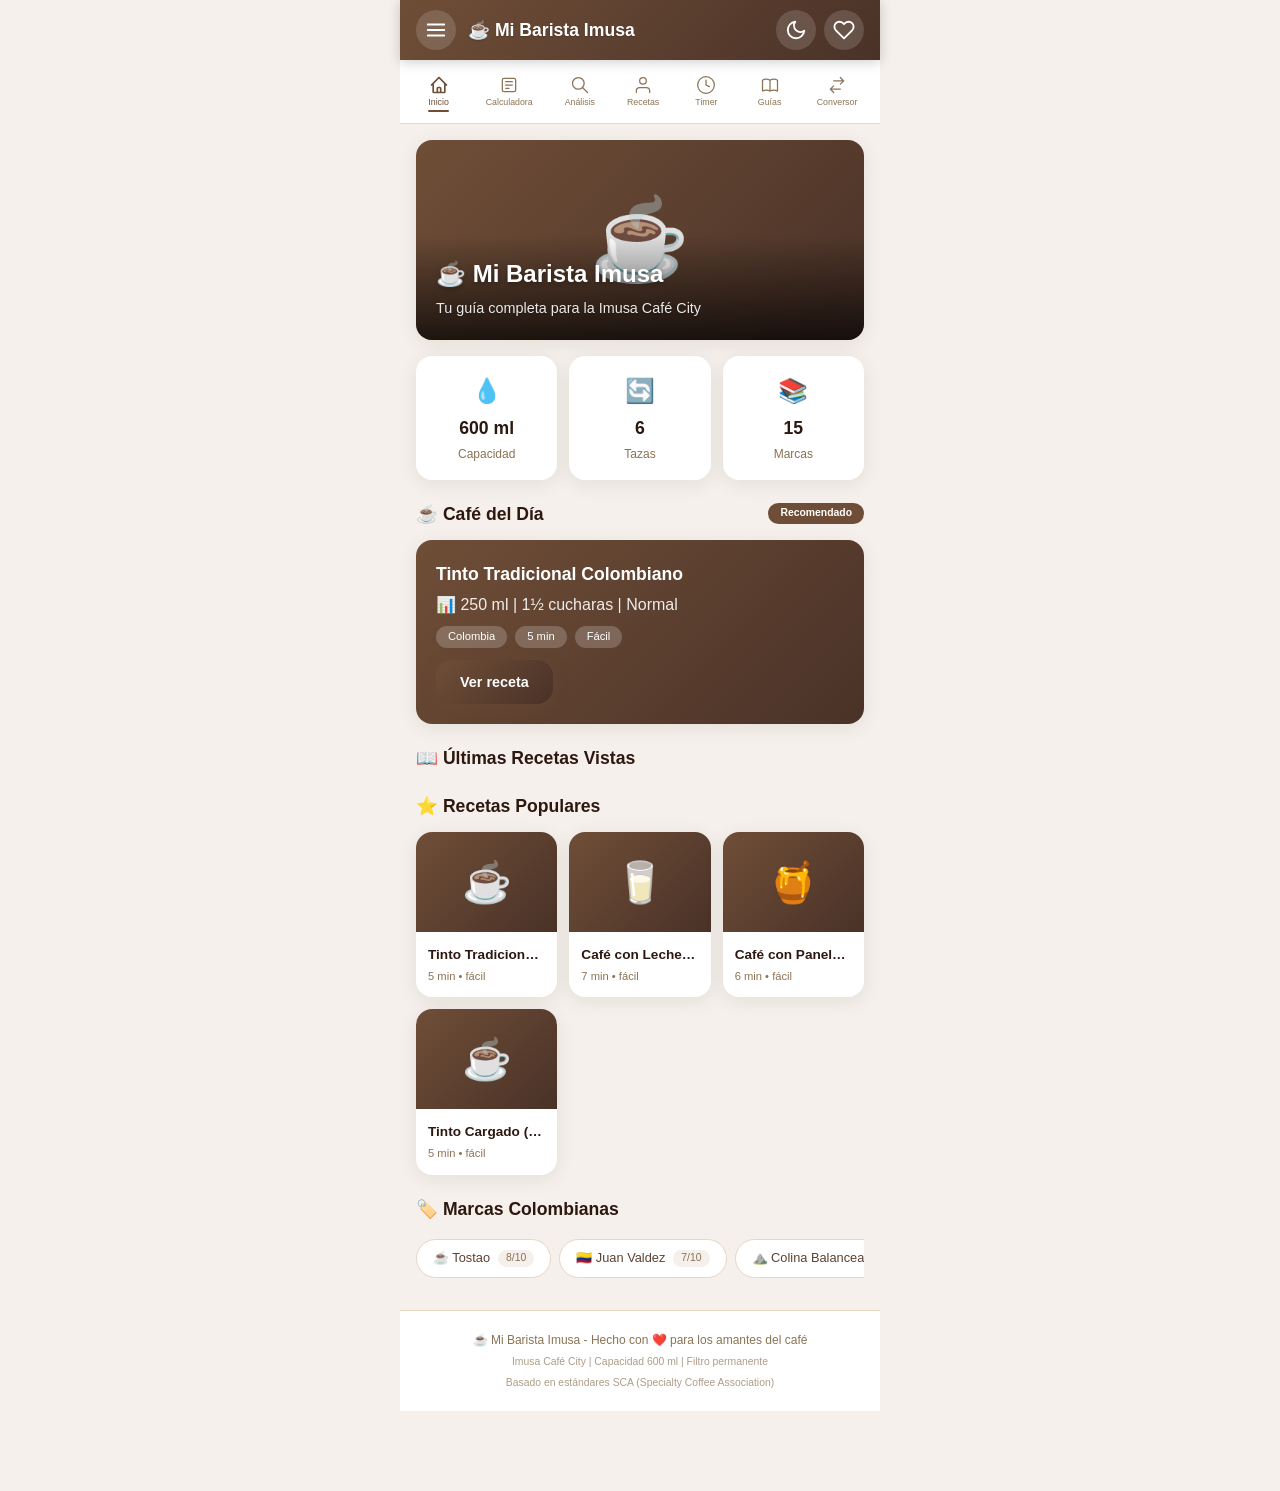
==== commit 0c4d7d15: "Update index.html" ====
--- a/index.html
+++ b/index.html
@@ -8,7 +8,7 @@
     <meta name="keywords" content="café, imusa, café city, recetas, calculadora, barista, colombiano">
     <meta name="author" content="Mi Barista Imusa">
     <meta name="robots" content="index, follow">
-    
+
     <!-- Open Graph -->
     <meta property="og:title" content="☕ Mi Barista Imusa">
     <meta property="og:description" content="La guía completa para tu cafetera Imusa Café City">
@@ -16,26 +16,26 @@
     <meta property="og:url" content="https://tugithub.io/mi-barista-imusa">
     <meta property="og:image" content="https://tugithub.io/mi-barista-imusa/assets/img/og-image.jpg">
     <meta property="og:site_name" content="Mi Barista Imusa">
-    
+
     <!-- Twitter Cards -->
     <meta name="twitter:card" content="summary_large_image">
     <meta name="twitter:title" content="☕ Mi Barista Imusa">
     <meta name="twitter:description" content="La guía completa para tu cafetera Imusa Café City">
     <meta name="twitter:image" content="https://tugithub.io/mi-barista-imusa/assets/img/og-image.jpg">
-    
+
     <!-- PWA -->
     <link rel="manifest" href="manifest.json">
     <meta name="theme-color" content="#6F4E37">
     <meta name="apple-mobile-web-app-capable" content="yes">
     <meta name="apple-mobile-web-app-status-bar-style" content="black-translucent">
     <link rel="apple-touch-icon" href="assets/icons/icon-192.png">
-    
+
     <!-- CSS -->
     <link rel="stylesheet" href="css/style.css">
 </head>
 <body>
     <div id="app" role="application" aria-label="Mi Barista Imusa">
-        
+
         <!-- HEADER -->
         <header role="banner" class="app-header">
             <div class="header-content">
@@ -119,7 +119,7 @@
 
         <!-- MAIN CONTENT -->
         <main class="main-content" role="main">
-            
+
             <!-- ========== HOME ========== -->
             <section id="home" class="section active" role="tabpanel" aria-label="Inicio">
                 <div class="home-container">
@@ -136,7 +136,7 @@
                     <div class="quick-stats">
                         <div class="stat-card"><span class="stat-icon">💧</span><span class="stat-value">600 ml</span><span class="stat-label">Capacidad</span></div>
                         <div class="stat-card"><span class="stat-icon">🔄</span><span class="stat-value">6</span><span class="stat-label">Tazas</span></div>
-                        <div class="stat-card"><span class="stat-icon">📚</span><span class="stat-value">16</span><span class="stat-label">Marcas</span></div>
+                        <div class="stat-card"><span class="stat-icon">📚</span><span class="stat-value">15</span><span class="stat-label">Marcas</span></div>
                     </div>
 
                     <div class="section-header"><h2>☕ Café del Día</h2><span class="badge">Recomendado</span></div>
@@ -282,11 +282,11 @@
                 </div>
             </section>
 
-            <!-- ========== ANÁLISIS CON BÁSCULA ========== -->
+            <!-- ========== ANÁLISIS CON BÁSCULA (MEJORADO - ACUMULADOR) ========== -->
             <section id="analysis" class="section" role="tabpanel" aria-label="Análisis">
                 <div class="analysis-container">
                     <h2>⚖️ Análisis con Báscula</h2>
-                    <p class="section-description">Pesa el café con la cuchara incluida y la app calculará automáticamente el café real.</p>
+                    <p class="section-description">Pesa cada cucharada de café (café + cuchara) y presiona "Añadir cuchara". La app resta el peso de la cuchara y va sumando el café real acumulado.</p>
 
                     <div class="form-group">
                         <label for="scaleBrand">☕ Marca de café</label>
@@ -309,24 +309,67 @@
                         </select>
                     </div>
 
-                    <div class="scale-input-group">
-                        <div class="input-wrapper">
-                            <label for="totalWeight">Peso total (café + cuchara)</label>
-                            <input type="number" id="totalWeight" placeholder="Ej: 24" min="8" step="0.5">
-                            <span class="input-hint">La cuchara IMUSA pesa 7g</span>
-                        </div>
-                        <button id="analyzeScale" class="btn-primary">📊 Analizar</button>
-                    </div>
-
+                    <!-- Selector de Intensidad -->
+                    <div class="form-group">
+                        <label>☕ Intensidad deseada</label>
+                        <div class="strength-selector" id="scaleStrengthSelector">
+                            <button class="strength-btn" data-value="suave">☕ Suave</button>
+                            <button class="strength-btn active" data-value="normal">☕ Normal</button>
+                            <button class="strength-btn" data-value="fuerte">☕ Fuerte</button>
+                        </div>
+                        <div id="scaleStrengthDesc" class="strength-description">
+                            Balanceada. Recomendación general para cafeteras de goteo.
+                        </div>
+                    </div>
+
+                    <!-- Peso con botones de cuchara (ACUMULADOR) -->
+                    <div class="form-group">
+                        <label for="totalWeight">⚖️ Peso de la cucharada (café + cuchara)</label>
+                        <div class="scale-input-group">
+                            <div class="input-wrapper">
+                                <input type="number" id="totalWeight" placeholder="Ej: 12" min="0" step="0.5" value="0">
+                                <span class="input-hint">La cuchara IMUSA pesa 7g. Pesa una cucharada y presiona "Añadir cuchara".</span>
+                            </div>
+                            <div class="spoon-buttons">
+                                <button class="spoon-btn" data-action="add">➕ Añadir cuchara</button>
+                                <button class="spoon-btn" data-action="remove">➖ Quitar última</button>
+                                <button class="spoon-btn" data-action="reset">🔄 Reiniciar</button>
+                            </div>
+                        </div>
+
+                        <!-- Acumulado -->
+                        <div class="accumulated-box" id="accumulatedBox">
+                            <span>☕ Café acumulado:</span>
+                            <strong><span id="accumulatedGrams">0</span>g</strong>
+                            <span class="accumulated-sub">(<span id="accumulatedSpoons">0</span> cucharas · <span id="accumulatedCount">0</span> pesada(s))</span>
+                        </div>
+                    </div>
+
+                    <!-- Agua ajustable -->
                     <div class="form-group" style="margin-top:12px;">
                         <label for="scaleWater">💧 Agua (ml)</label>
                         <input type="range" id="scaleWater" min="100" max="600" value="250" step="10">
                         <span id="scaleWaterDisplay">250 ml</span>
                     </div>
 
+                    <!-- Botón Analizar -->
+                    <button id="analyzeScale" class="btn-primary" style="width:100%;">📊 Analizar</button>
+
+                    <!-- Resultado -->
                     <div id="scaleResult"></div>
 
-                    
+                    <!-- Consejo de la cuchara -->
+                    <div class="spoon-tip" style="margin-top:16px;">
+                        <div class="tip-content">
+                            <span class="tip-icon">🥄</span>
+                            <div>
+                                <strong>1 cuchara dosificadora IMUSA = 7 gramos</strong>
+                                <p class="tip-text">La cuchara provista con tu cafetera Imusa tiene una capacidad de 7g de café molido de granulometría media.</p>
+                            </div>
+                        </div>
+                    </div>
+                </div>
+            </section>
 
             <!-- ========== RECETAS ========== -->
             <section id="recipes" class="section" role="tabpanel" aria-label="Recetas">
--- a/css/style.css
+++ b/css/style.css
@@ -175,7 +175,7 @@
 .badge { background: var(--accent-color); color: #fff; padding: 2px 12px; border-radius: 20px; font-size: 0.65rem; font-weight: 600; }
 
 /* CARDS */
-.section-container, .scale-calculator, .cost-calculator {
+.section-container {
     background: var(--bg-card);
     border-radius: var(--radius);
     padding: 20px;
@@ -286,26 +286,47 @@
 .custom-input-group input:focus { outline: none; border-color: var(--accent-color); }
 .custom-result { margin-top: 12px; padding: 12px 16px; background: var(--bg-input); border-radius: var(--radius-sm); text-align: center; color: var(--text-secondary); min-height: 50px; display: flex; align-items: center; justify-content: center; }
 
-/* SCALE */
+/* SCALE - INPUT GROUP */
 .scale-input-group { display: flex; flex-wrap: wrap; gap: 12px; align-items: flex-end; }
 .scale-input-group .input-wrapper { flex: 1; min-width: 180px; }
 .scale-input-group label { display: block; font-weight: 500; font-size: 0.85rem; color: var(--text-secondary); margin-bottom: 4px; }
 .scale-input-group input { width: 100%; padding: 10px 14px; border: 2px solid var(--border-color); border-radius: var(--radius-sm); background: var(--bg-secondary); color: var(--text-primary); font-size: 1rem; transition: var(--transition); }
 .scale-input-group input:focus { outline: none; border-color: var(--accent-color); }
 .scale-input-group .input-hint { display: block; font-size: 0.7rem; color: var(--text-muted); margin-top: 4px; }
-#analyzeScale { align-self: center; padding: 10px 24px; }
-
-/* COST */
-.cost-inputs { display: grid; grid-template-columns: repeat(auto-fit, minmax(140px, 1fr)); gap: 12px; margin: 12px 0; }
-.cost-inputs .input-group { display: flex; flex-direction: column; gap: 4px; }
-.cost-inputs label { font-size: 0.75rem; font-weight: 500; color: var(--text-muted); }
-.cost-inputs input { padding: 8px 12px; border: 2px solid var(--border-color); border-radius: var(--radius-sm); background: var(--bg-secondary); color: var(--text-primary); font-size: 0.95rem; transition: var(--transition); }
-.cost-inputs input:focus { outline: none; border-color: var(--accent-color); }
-.cost-inputs .input-hint { font-size: 0.65rem; color: var(--text-muted); }
-.cost-grid { display: grid; grid-template-columns: repeat(auto-fit, minmax(120px, 1fr)); gap: 12px; }
-.cost-item { background: var(--bg-input); padding: 12px; border-radius: var(--radius-sm); text-align: center; }
-.cost-label { display: block; font-size: 0.6rem; color: var(--text-muted); text-transform: uppercase; letter-spacing: 0.5px; }
-.cost-value { display: block; font-size: 1.1rem; font-weight: 700; color: var(--accent-color); margin-top: 4px; }
+#analyzeScale { margin-top: 8px; }
+
+/* SPOON BUTTONS */
+.spoon-buttons {
+    display: flex;
+    flex-wrap: wrap;
+    gap: 8px;
+    margin-top: 8px;
+}
+.spoon-btn {
+    padding: 8px 16px;
+    border: 2px solid var(--border-color);
+    border-radius: var(--radius-sm);
+    background: var(--bg-secondary);
+    color: var(--text-secondary);
+    font-size: 0.8rem;
+    font-weight: 500;
+    cursor: pointer;
+    transition: var(--transition);
+    flex: 1;
+    min-width: 80px;
+    text-align: center;
+}
+.spoon-btn:hover {
+    border-color: var(--accent-light);
+    background: rgba(111,78,55,0.05);
+}
+.spoon-btn:active { transform: scale(0.97); }
+.spoon-btn[data-action="add"] { border-color: var(--success-color); color: var(--success-color); }
+.spoon-btn[data-action="add"]:hover { background: rgba(45,125,70,0.1); }
+.spoon-btn[data-action="remove"] { border-color: var(--danger-color); color: var(--danger-color); }
+.spoon-btn[data-action="remove"]:hover { background: rgba(179,60,60,0.1); }
+.spoon-btn[data-action="reset"] { border-color: var(--warning-color); color: var(--warning-color); }
+.spoon-btn[data-action="reset"]:hover { background: rgba(196,154,59,0.1); }
 
 /* ANALYSIS RESULT */
 .analysis-card { background: var(--bg-card); border-radius: var(--radius); padding: 20px; margin-top: 16px; border: 1px solid var(--border-color); animation: slideUp 0.4s ease; box-shadow: var(--shadow); }
@@ -335,6 +356,62 @@
 .analysis-sugar { display: flex; justify-content: space-between; padding: 10px 16px; background: var(--bg-input); border-radius: var(--radius-sm); margin-top: 12px; font-size: 0.85rem; flex-wrap: wrap; }
 .analysis-sugar span:last-child { font-weight: 600; color: var(--accent-color); }
 .analysis-tip { margin-top: 12px; padding: 10px 14px; background: rgba(111,78,55,0.08); border-radius: var(--radius-sm); font-size: 0.8rem; color: var(--text-secondary); border: 1px dashed var(--border-color); }
+
+/* ANALYSIS RESULT STRENGTH BADGE */
+.analysis-result-strength {
+    font-size: 1.4rem;
+    font-weight: 700;
+    text-align: center;
+    padding: 12px;
+    border-radius: var(--radius-sm);
+    margin: 8px 0;
+}
+.analysis-result-strength.suave { background: #e8f5e9; color: #2e7d32; }
+.analysis-result-strength.normal { background: #fff3e0; color: #e65100; }
+.analysis-result-strength.fuerte { background: #fbe9e7; color: #bf360c; }
+.analysis-result-strength.muy-suave { background: #e3f2fd; color: #0d47a1; }
+.analysis-result-strength.muy-fuerte { background: #fce4ec; color: #880e4f; }
+[data-theme="dark"] .analysis-result-strength.suave { background: #1b3a1b; color: #81c784; }
+[data-theme="dark"] .analysis-result-strength.normal { background: #3e2a1a; color: #ffb74d; }
+[data-theme="dark"] .analysis-result-strength.fuerte { background: #3e1a1a; color: #ef9a9a; }
+[data-theme="dark"] .analysis-result-strength.muy-suave { background: #1a2a3e; color: #64b5f6; }
+[data-theme="dark"] .analysis-result-strength.muy-fuerte { background: #3e1a2a; color: #f48fb1; }
+
+/* ANALYSIS RECOMMENDATION BOX */
+.analysis-recommendation-box {
+    background: var(--bg-input);
+    border-radius: var(--radius-sm);
+    padding: 14px 16px;
+    margin: 12px 0;
+    border-left: 4px solid var(--accent-color);
+}
+.analysis-recommendation-box .title {
+    font-weight: 600;
+    font-size: 0.9rem;
+    color: var(--text-secondary);
+    display: block;
+    margin-bottom: 4px;
+}
+.analysis-recommendation-box .value {
+    font-size: 1.1rem;
+    font-weight: 700;
+    color: var(--text-primary);
+}
+
+/* DIFF BADGE */
+.analysis-diff-badge {
+    display: inline-block;
+    padding: 4px 12px;
+    border-radius: 20px;
+    font-size: 0.75rem;
+    font-weight: 600;
+}
+.analysis-diff-badge.positive { background: #e8f5e9; color: #2e7d32; }
+.analysis-diff-badge.negative { background: #fbe9e7; color: #bf360c; }
+.analysis-diff-badge.perfect { background: #fff3e0; color: #e65100; }
+[data-theme="dark"] .analysis-diff-badge.positive { background: #1b3a1b; color: #81c784; }
+[data-theme="dark"] .analysis-diff-badge.negative { background: #3e1a1a; color: #ef9a9a; }
+[data-theme="dark"] .analysis-diff-badge.perfect { background: #3e2a1a; color: #ffb74d; }
 
 /* SPOON TIP */
 .spoon-tip { background: var(--bg-card); border-radius: var(--radius); padding: 16px 20px; border-left: 4px solid var(--accent-color); margin: 12px 0; box-shadow: var(--shadow); }
@@ -448,13 +525,13 @@
     .analysis-info { grid-template-columns: 1fr 1fr; }
     .analysis-compare { flex-direction: column; padding: 8px; }
     .compare-arrow { transform: rotate(90deg); padding: 4px 0; }
-    .cost-inputs { grid-template-columns: 1fr; }
-    .cost-grid { grid-template-columns: repeat(2, 1fr); }
     .scale-input-group { flex-direction: column; align-items: stretch; }
-    #analyzeScale { align-self: stretch; }
+    .spoon-buttons { flex-direction: column; }
+    .spoon-btn { min-width: 100%; }
     .custom-input-group { flex-direction: column; }
-    .section-container, .scale-calculator, .cost-calculator { padding: 16px; }
+    .section-container { padding: 16px; }
     .modal-content { padding: 16px; }
+    .analysis-result-strength { font-size: 1.1rem; }
 }
 
 @media (max-width: 360px) {
@@ -466,7 +543,6 @@
     .result-card { padding: 10px; }
     .result-value { font-size: 0.85rem; }
     .analysis-info { grid-template-columns: 1fr; }
-    .cost-grid { grid-template-columns: 1fr; }
     .timer-display { font-size: 2.5rem; }
     .btn-primary, .btn-secondary { padding: 8px 16px; font-size: 0.8rem; min-height: 38px; }
 }
